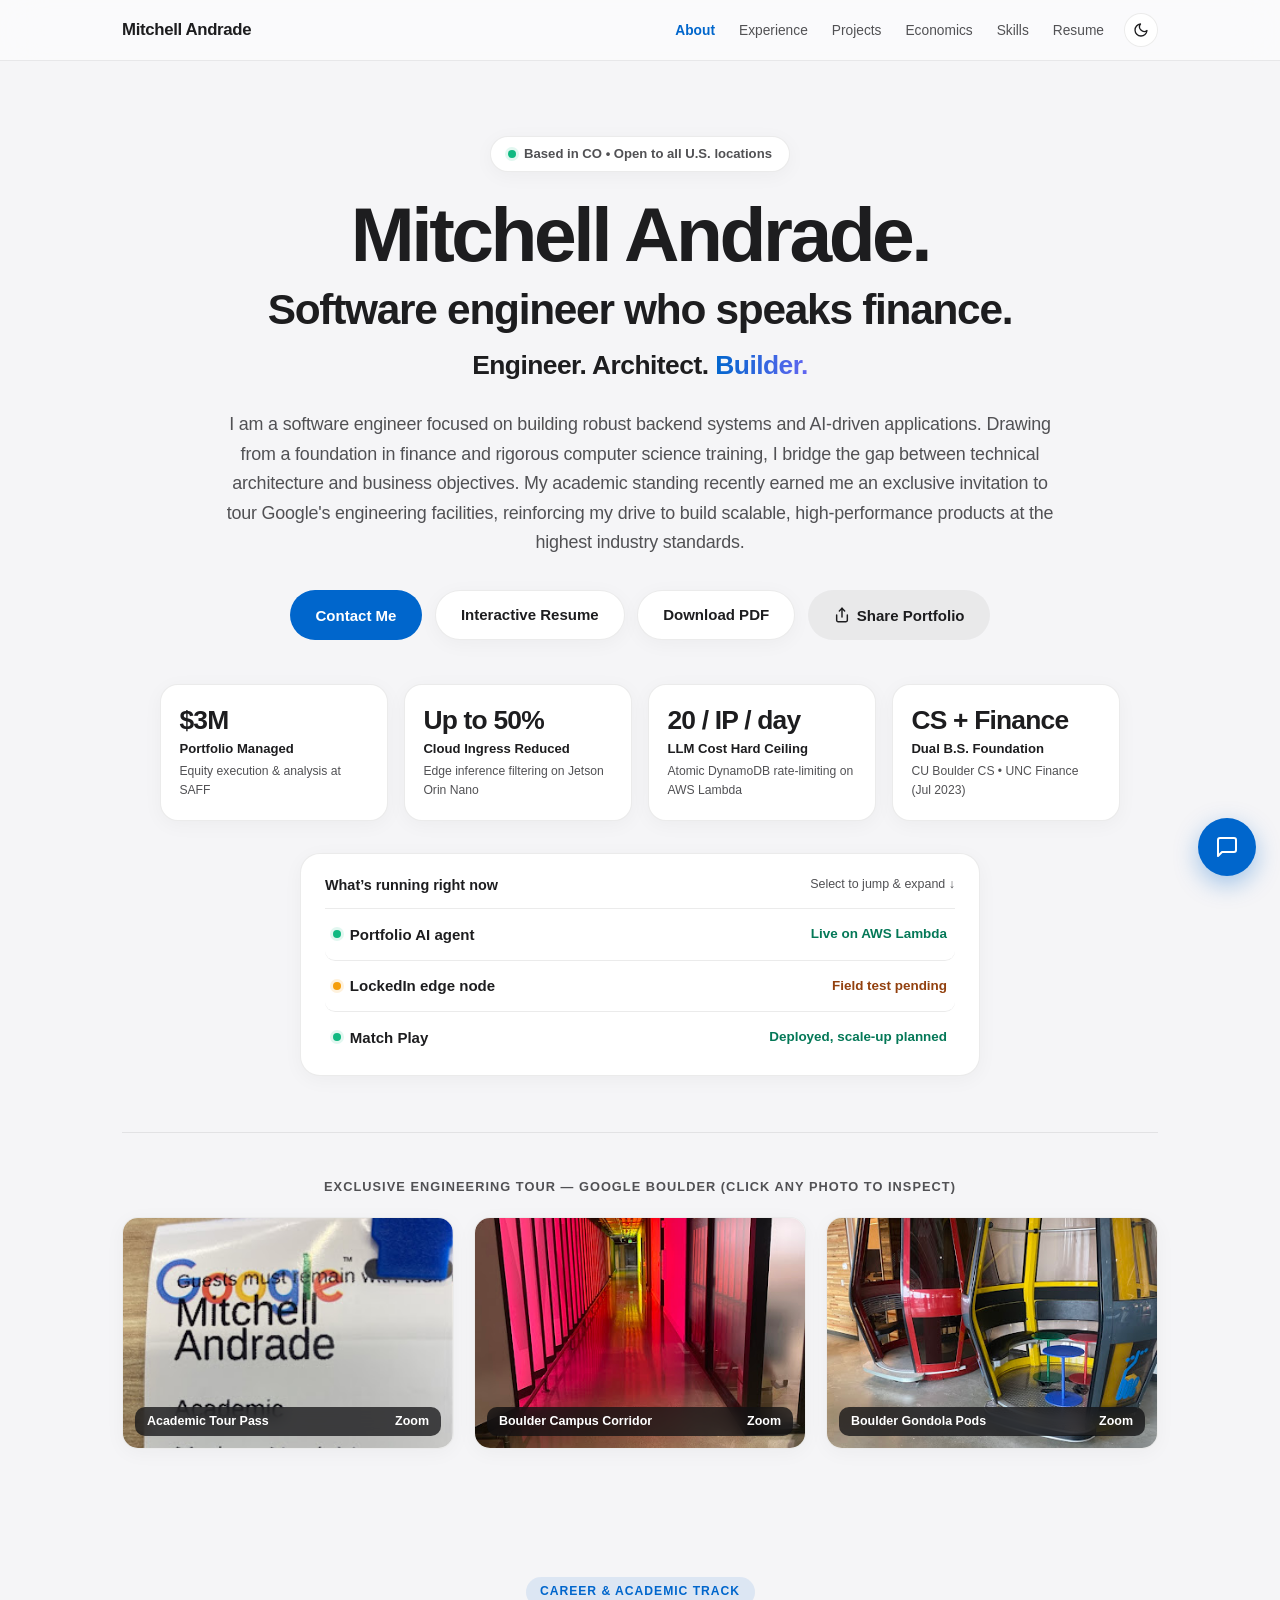
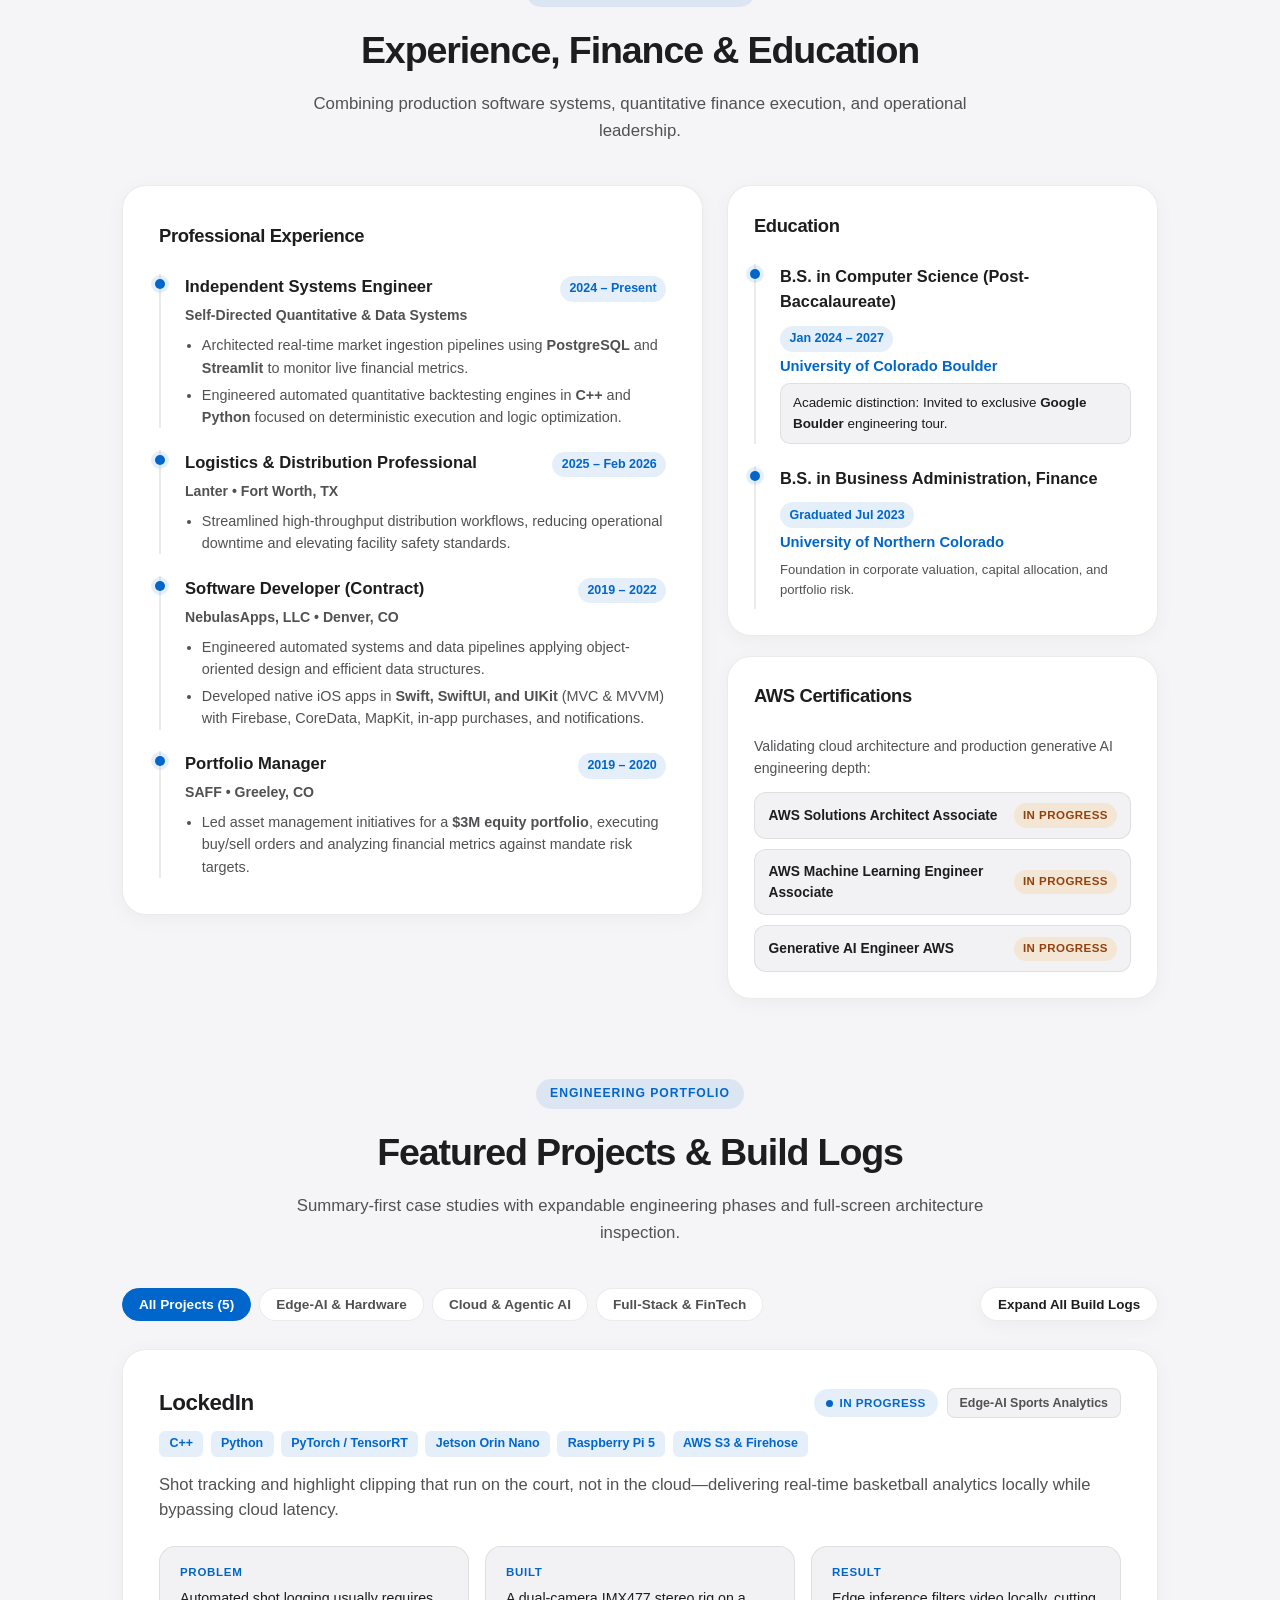
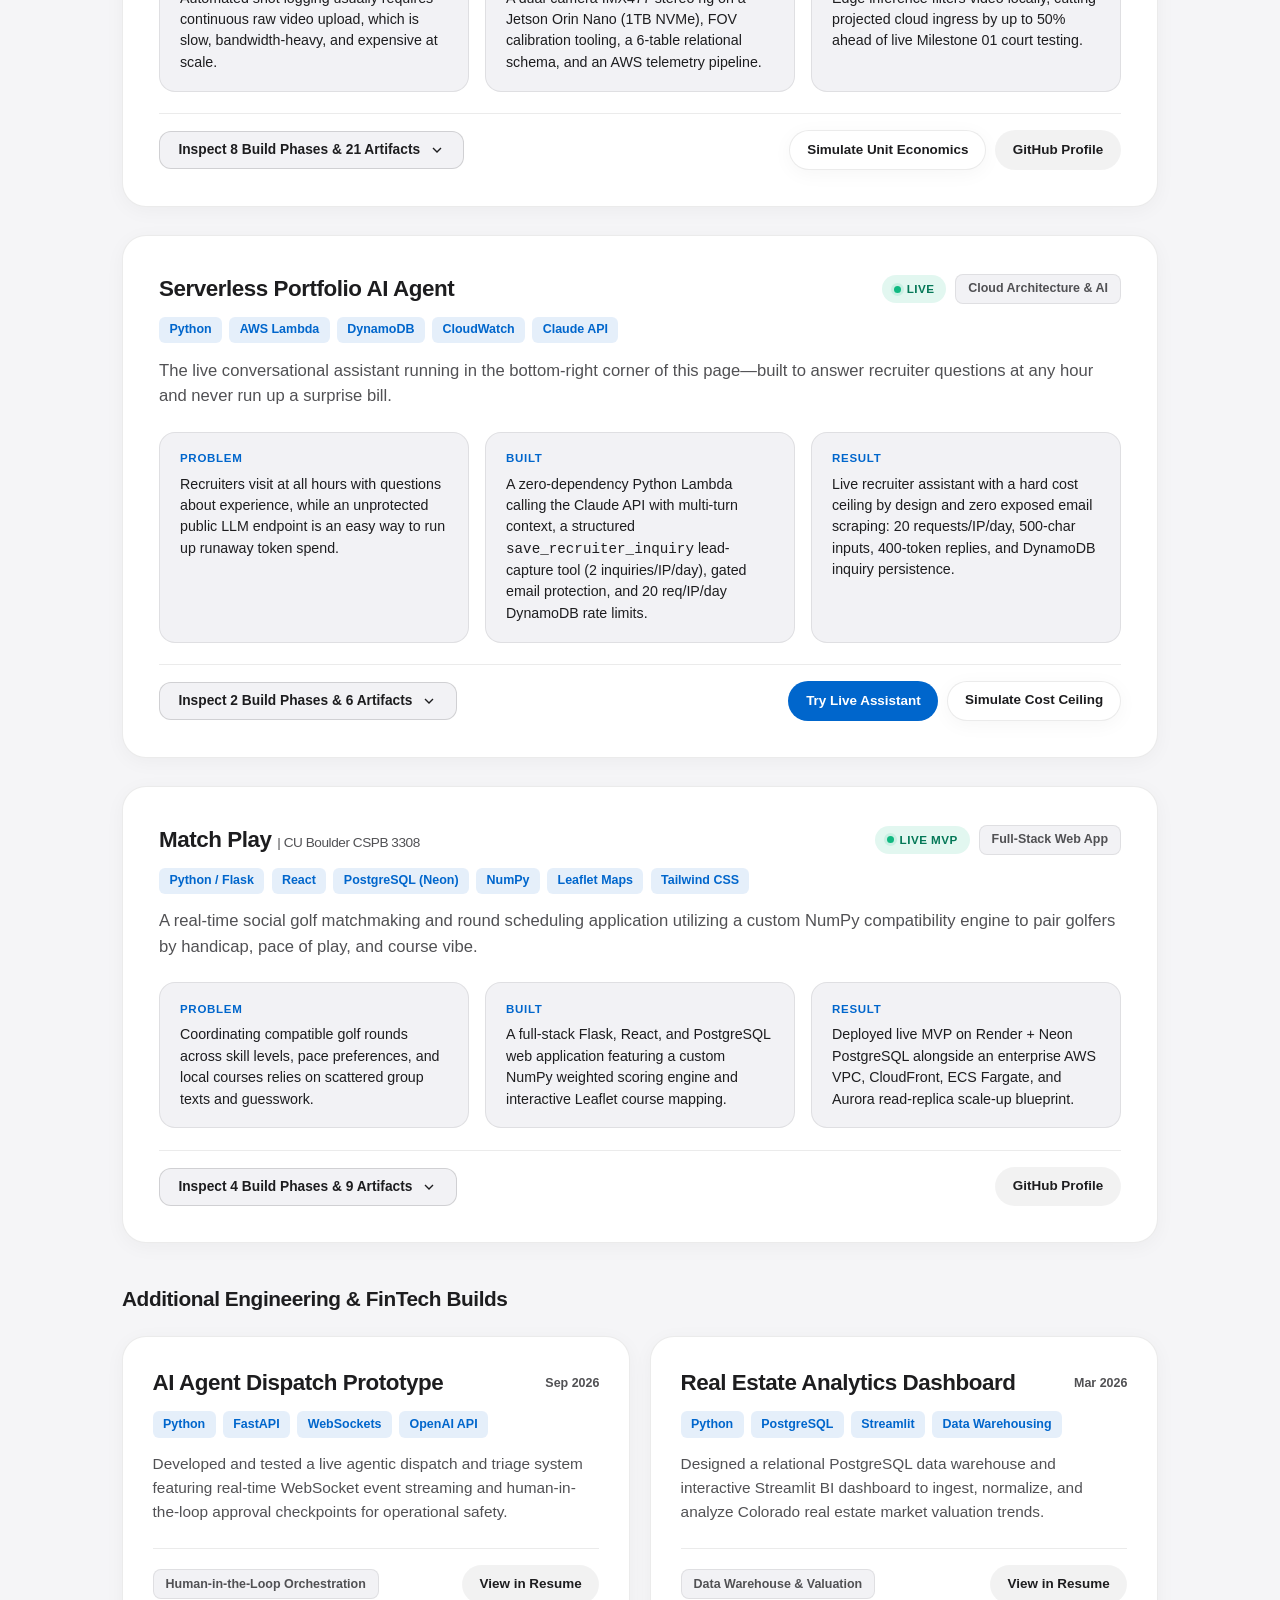
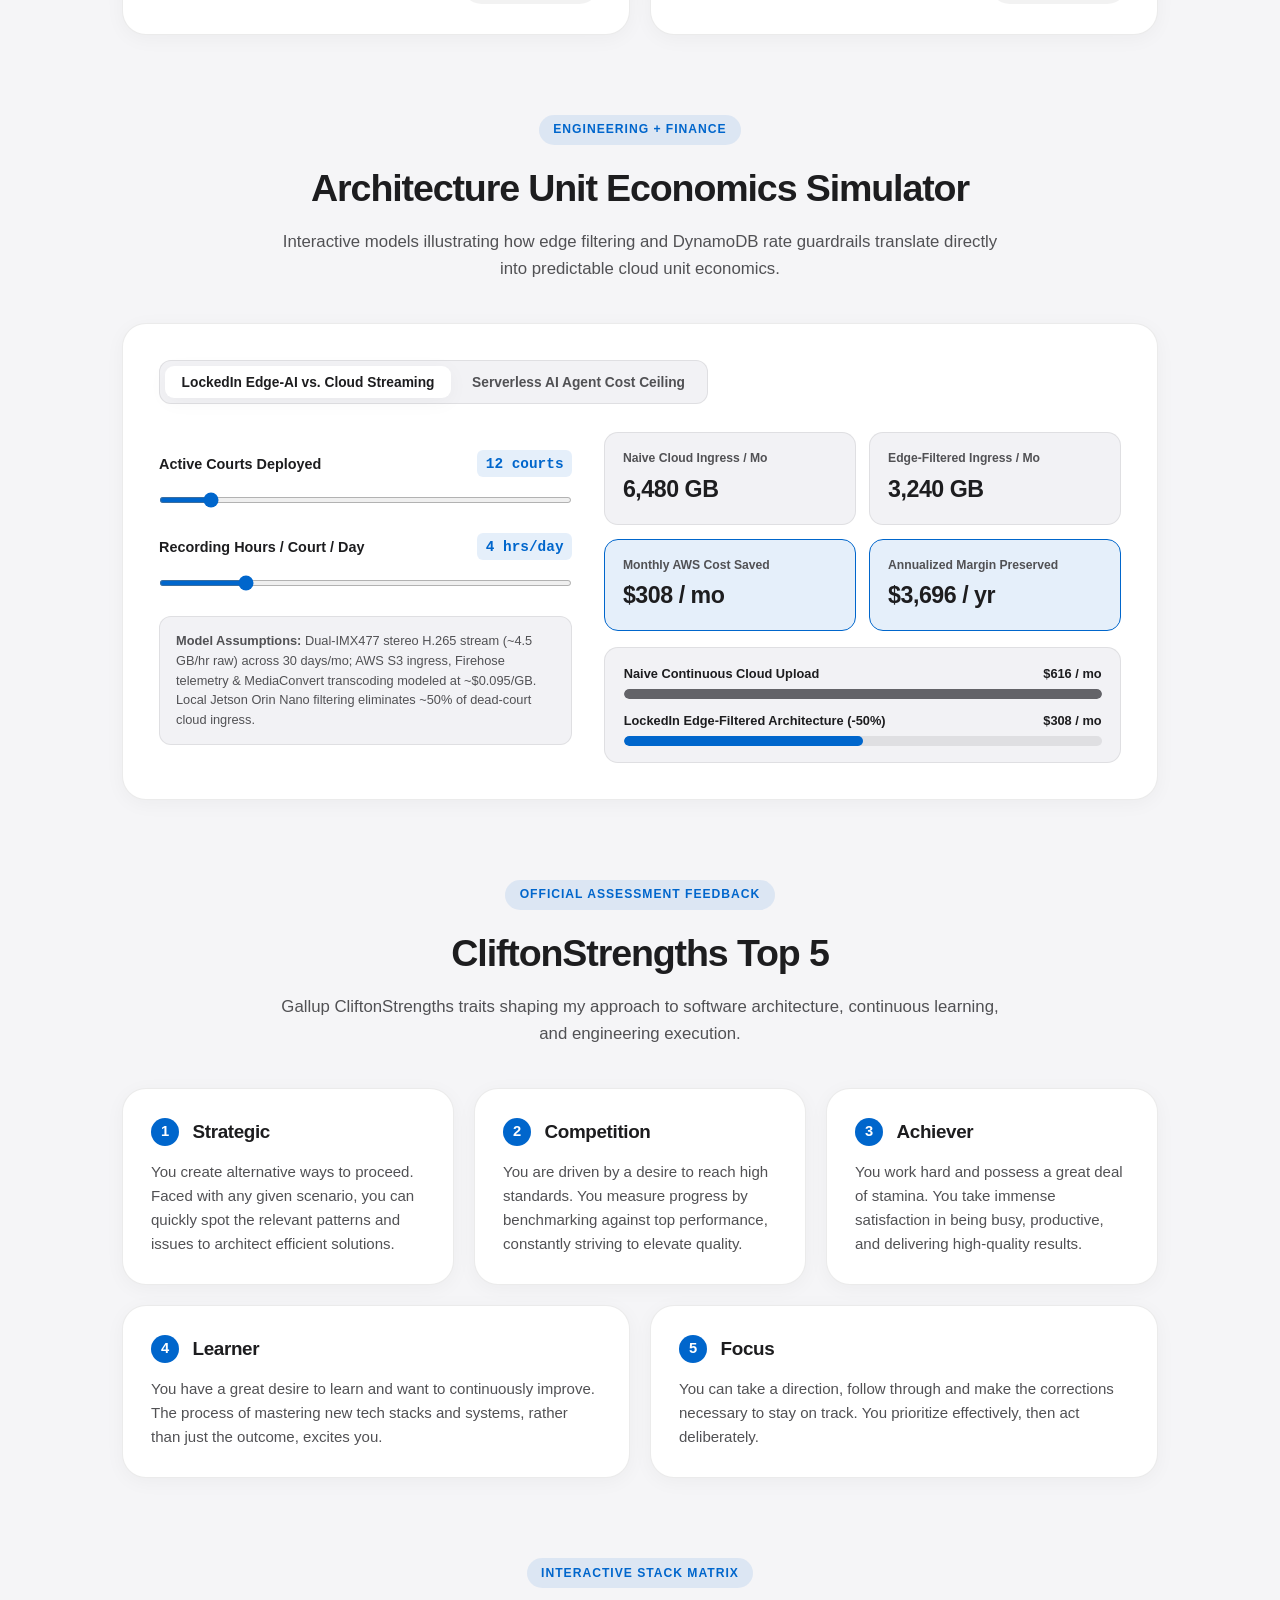
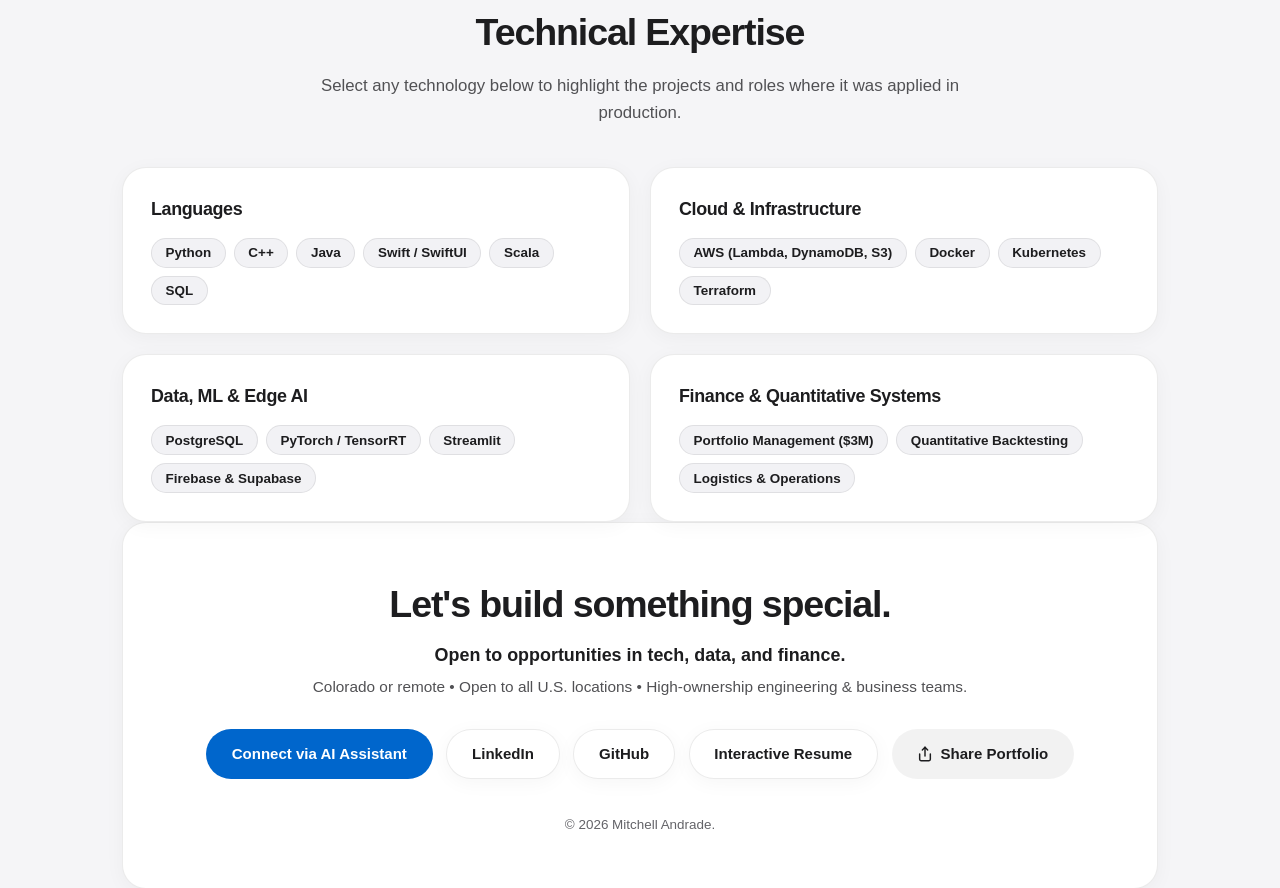
==== index.html @ 3d732780 "AI Agent can now take contact information and email me so I can schedule meetings or consultations" ====
<!DOCTYPE html>
<html lang="en">

<head>
    <meta charset="UTF-8">
    <meta name="viewport" content="width=device-width, initial-scale=1.0">
    <title>Mitchell Andrade | Software Engineer — Backend, AI &amp; FinTech</title>
    <meta name="description" content="Software engineer who speaks finance. Building backend systems, edge-AI hardware, and fintech applications.">
    <meta property="og:type" content="website">
    <meta property="og:site_name" content="Mitchell Andrade">
    <meta property="og:title" content="Mitchell Andrade | Software Engineer — Backend, AI &amp; FinTech">
    <meta property="og:description" content="Software engineer who speaks finance. Backend systems, Edge-AI, and fintech engineering.">
    <meta property="og:url" content="https://mitchellandrade.com/?v=2026">
    <meta property="og:image" content="https://mitchellandrade.com/assets/images/og-preview.png?v=2">

    <!-- Brand Favicon & Apple Touch Icon (Cache-Busted) -->
    <link rel="icon" type="image/png" sizes="32x32" href="https://mitchellandrade.com/apple-touch-icon.png?v=2">
    <link rel="icon" type="image/png" sizes="192x192" href="https://mitchellandrade.com/apple-touch-icon.png?v=2">
    <link rel="apple-touch-icon" sizes="180x180" href="https://mitchellandrade.com/apple-touch-icon.png?v=2">
    <link rel="apple-touch-icon-precomposed" sizes="180x180" href="https://mitchellandrade.com/apple-touch-icon.png?v=2">
    <link rel="stylesheet" href="style.css">

    <script>
        (function () {
            try {
                const saved = localStorage.getItem('ma-theme');
                const prefersDark = window.matchMedia && window.matchMedia('(prefers-color-scheme: dark)').matches;
                if (saved === 'dark' || (!saved && prefersDark)) {
                    document.documentElement.setAttribute('data-theme', 'dark');
                }
            } catch (e) {}
        })();
    </script>
</head>

<body>
    <!-- Glassmorphic Navigation -->
    <header class="glass-nav">
        <nav class="container" aria-label="Primary Navigation">
            <a href="#about" class="logo">Mitchell Andrade</a>
            <div class="nav-right">
                <ul class="nav-links">
                    <li><a href="#about" class="active">About</a></li>
                    <li><a href="#experience">Experience</a></li>
                    <li><a href="#projects">Projects</a></li>
                    <li><a href="#economics">Economics</a></li>
                    <li><a href="#skills">Skills</a></li>
                    <li><a href="resume.html">Resume</a></li>
                </ul>
                <button id="theme-toggle" class="theme-toggle" type="button" aria-label="Toggle dark mode" title="Toggle Light / Dark Mode">
                    <svg class="icon-moon" width="16" height="16" viewBox="0 0 24 24" fill="none" stroke="currentColor" stroke-width="2" stroke-linecap="round" stroke-linejoin="round" aria-hidden="true">
                        <path d="M21 12.79A9 9 0 1 1 11.21 3 7 7 0 0 0 21 12.79z"></path>
                    </svg>
                    <svg class="icon-sun" width="16" height="16" viewBox="0 0 24 24" fill="none" stroke="currentColor" stroke-width="2" stroke-linecap="round" stroke-linejoin="round" aria-hidden="true">
                        <circle cx="12" cy="12" r="5"></circle>
                        <line x1="12" y1="1" x2="12" y2="3"></line>
                        <line x1="12" y1="21" x2="12" y2="23"></line>
                        <line x1="4.22" y1="4.22" x2="5.64" y2="5.64"></line>
                        <line x1="18.36" y1="18.36" x2="19.78" y2="19.78"></line>
                        <line x1="1" y1="12" x2="3" y2="12"></line>
                        <line x1="21" y1="12" x2="23" y2="12"></line>
                        <line x1="4.22" y1="19.78" x2="5.64" y2="18.36"></line>
                        <line x1="18.36" y1="5.64" x2="19.78" y2="4.22"></line>
                    </svg>
                </button>
            </div>
        </nav>
    </header>

    <main>
        <!-- Hero & About -->
        <section id="about" class="container hero">
            <div class="hero-content">
                <div class="location-badge">
                    <span class="location-dot" aria-hidden="true"></span>
                    Based in CO &bull; Open to all U.S. locations
                </div>
                <h1>Mitchell Andrade.</h1>
                <h2 class="hero-headline">Software engineer who speaks finance.</h2>
                <p class="hero-tagline">Engineer. Architect. <span class="gradient-text">Builder.</span></p>
                <p class="bio">
                    I am a software engineer focused on building robust backend systems and AI-driven applications.
                    Drawing from a foundation in finance and rigorous computer science training, I bridge the gap
                    between technical architecture and business objectives. My academic standing recently earned me
                    an exclusive invitation to tour Google's engineering facilities, reinforcing my drive to build
                    scalable, high-performance products at the highest industry standards.
                </p>

                <div class="hero-actions">
                    <button type="button" class="btn btn-primary js-contact-assistant" data-contact-prompt="Hi! I'd like to schedule a meeting or connect with Mitch about an opportunity.">Contact Me</button>
                    <a href="resume.html" class="btn btn-secondary">Interactive Resume</a>
                    <a href="assets/resume.pdf" target="_blank" rel="noopener noreferrer" class="btn btn-secondary">Download PDF</a>
                    <button type="button" class="btn btn-ghost js-share-portfolio">
                        <svg width="16" height="16" viewBox="0 0 24 24" fill="none" stroke="currentColor" stroke-width="2.2" stroke-linecap="round" stroke-linejoin="round" aria-hidden="true">
                            <path d="M4 12v8a2 2 0 0 0 2 2h12a2 2 0 0 0 2-2v-8"></path>
                            <polyline points="16 6 12 2 8 6"></polyline>
                            <line x1="12" y1="2" x2="12" y2="15"></line>
                        </svg>
                        <span class="js-share-label">Share Portfolio</span>
                    </button>
                </div>
            </div>

            <!-- Executive Impact Metrics Strip -->
            <div class="metrics-strip" aria-label="Key Engineering and Finance Highlights">
                <div class="metric-card">
                    <div class="metric-value">$3M</div>
                    <div class="metric-label">Portfolio Managed</div>
                    <div class="metric-sub">Equity execution &amp; analysis at SAFF</div>
                </div>
                <div class="metric-card">
                    <div class="metric-value">Up to 50%</div>
                    <div class="metric-label">Cloud Ingress Reduced</div>
                    <div class="metric-sub">Edge inference filtering on Jetson Orin Nano</div>
                </div>
                <div class="metric-card">
                    <div class="metric-value">20 / IP / day</div>
                    <div class="metric-label">LLM Cost Hard Ceiling</div>
                    <div class="metric-sub">Atomic DynamoDB rate-limiting on AWS Lambda</div>
                </div>
                <div class="metric-card">
                    <div class="metric-value">CS + Finance</div>
                    <div class="metric-label">Dual B.S. Foundation</div>
                    <div class="metric-sub">CU Boulder CS &bull; UNC Finance (Jul 2023)</div>
                </div>
            </div>

            <!-- Live Status Directory -->
            <div class="status-directory" aria-label="Live project status navigation">
                <div class="status-directory-header">
                    <span>What&rsquo;s running right now</span>
                    <span class="status-directory-hint">Select to jump &amp; expand &darr;</span>
                </div>
                <div class="status-directory-list">
                    <a href="#project-agent" class="status-row" data-jump-project="project-agent">
                        <span class="status-row-name">
                            <span class="pulse-dot pulse-live" aria-hidden="true"></span>
                            Portfolio AI agent
                        </span>
                        <span class="status-row-state state-live">Live on AWS Lambda</span>
                    </a>
                    <a href="#project-lockedin" class="status-row" data-jump-project="project-lockedin">
                        <span class="status-row-name">
                            <span class="pulse-dot pulse-amber" aria-hidden="true"></span>
                            LockedIn edge node
                        </span>
                        <span class="status-row-state state-amber">Field test pending</span>
                    </a>
                    <a href="#project-matchplay" class="status-row" data-jump-project="project-matchplay">
                        <span class="status-row-name">
                            <span class="pulse-dot pulse-live" aria-hidden="true"></span>
                            Match Play
                        </span>
                        <span class="status-row-state state-live">Deployed, scale-up planned</span>
                    </a>
                </div>
            </div>

            <!-- Google Boulder Showcase -->
            <div class="social-proof-showcase">
                <p class="showcase-caption">Exclusive Engineering Tour &mdash; Google Boulder (Click any photo to inspect)</p>
                <div class="showcase-grid">
                    <button type="button" class="showcase-thumb"
                        data-lightbox-group="google"
                        data-lightbox-src="assets/images/google/google-badge.jpg"
                        data-lightbox-title="Google Boulder"
                        data-lightbox-caption="Invited Academic Engineering Tour Pass — Google Boulder">
                        <img src="assets/images/google/google-badge.jpg" alt="Google Academic Tour Badge" class="showcase-img showcase-img-badge" loading="lazy">
                        <span class="showcase-overlay-label">
                            <span>Academic Tour Pass</span>
                            <span>Zoom</span>
                        </span>
                    </button>
                    <button type="button" class="showcase-thumb"
                        data-lightbox-group="google"
                        data-lightbox-src="assets/images/google/google-office1.jpg"
                        data-lightbox-title="Google Boulder"
                        data-lightbox-caption="Google Boulder Engineering Campus Corridor">
                        <img src="assets/images/google/google-office1.jpg" alt="Google Boulder Engineering Hallway" class="showcase-img" loading="lazy">
                        <span class="showcase-overlay-label">
                            <span>Boulder Campus Corridor</span>
                            <span>Zoom</span>
                        </span>
                    </button>
                    <button type="button" class="showcase-thumb"
                        data-lightbox-group="google"
                        data-lightbox-src="assets/images/google/google-office2.jpg"
                        data-lightbox-title="Google Boulder"
                        data-lightbox-caption="Google Boulder Collaborative Gondola Pods">
                        <img src="assets/images/google/google-office2.jpg" alt="Google Boulder Gondola Meeting Pods" class="showcase-img" loading="lazy">
                        <span class="showcase-overlay-label">
                            <span>Boulder Gondola Pods</span>
                            <span>Zoom</span>
                        </span>
                    </button>
                </div>
            </div>
        </section>

        <!-- Experience, Finance & Education Bento -->
        <section id="experience" class="container">
            <div class="section-header">
                <span class="section-eyebrow">Career &amp; Academic Track</span>
                <h2 class="section-title">Experience, Finance &amp; Education</h2>
                <p class="section-subtitle">
                    Combining production software systems, quantitative finance execution, and operational leadership.
                </p>
            </div>

            <div class="experience-bento">
                <div class="card">
                    <h3 class="bento-col-title">Professional Experience</h3>
                    <div class="timeline-list">
                        <article class="timeline-item" data-skills="c++ python postgresql streamlit finance quant">
                            <div class="timeline-top">
                                <h4 class="timeline-role">Independent Systems Engineer</h4>
                                <span class="timeline-period">2024 &ndash; Present</span>
                            </div>
                            <div class="timeline-org">Self-Directed Quantitative &amp; Data Systems</div>
                            <ul class="timeline-bullets">
                                <li>Architected real-time market ingestion pipelines using <strong>PostgreSQL</strong> and <strong>Streamlit</strong> to monitor live financial metrics.</li>
                                <li>Engineered automated quantitative backtesting engines in <strong>C++</strong> and <strong>Python</strong> focused on deterministic execution and logic optimization.</li>
                            </ul>
                        </article>

                        <article class="timeline-item" data-skills="operations">
                            <div class="timeline-top">
                                <h4 class="timeline-role">Logistics &amp; Distribution Professional</h4>
                                <span class="timeline-period">2025 &ndash; Feb 2026</span>
                            </div>
                            <div class="timeline-org">Lanter &bull; Fort Worth, TX</div>
                            <ul class="timeline-bullets">
                                <li>Streamlined high-throughput distribution workflows, reducing operational downtime and elevating facility safety standards.</li>
                            </ul>
                        </article>

                        <article class="timeline-item" data-skills="swift swiftui firebase coredata python">
                            <div class="timeline-top">
                                <h4 class="timeline-role">Software Developer (Contract)</h4>
                                <span class="timeline-period">2019 &ndash; 2022</span>
                            </div>
                            <div class="timeline-org">NebulasApps, LLC &bull; Denver, CO</div>
                            <ul class="timeline-bullets">
                                <li>Engineered automated systems and data pipelines applying object-oriented design and efficient data structures.</li>
                                <li>Developed native iOS apps in <strong>Swift, SwiftUI, and UIKit</strong> (MVC &amp; MVVM) with Firebase, CoreData, MapKit, in-app purchases, and notifications.</li>
                            </ul>
                        </article>

                        <article class="timeline-item" data-skills="finance quant">
                            <div class="timeline-top">
                                <h4 class="timeline-role">Portfolio Manager</h4>
                                <span class="timeline-period">2019 &ndash; 2020</span>
                            </div>
                            <div class="timeline-org">SAFF &bull; Greeley, CO</div>
                            <ul class="timeline-bullets">
                                <li>Led asset management initiatives for a <strong>$3M equity portfolio</strong>, executing buy/sell orders and analyzing financial metrics against mandate risk targets.</li>
                            </ul>
                        </article>
                    </div>
                </div>

                <div class="edu-stack">
                    <div class="card edu-card" data-skills="python c++ java scala sql pytorch">
                        <h3 class="bento-col-title">Education</h3>
                        <div class="timeline-list">
                            <div class="timeline-item">
                                <div class="timeline-top">
                                    <h4 class="edu-degree">B.S. in Computer Science (Post-Baccalaureate)</h4>
                                    <span class="timeline-period">Jan 2024 &ndash; 2027</span>
                                </div>
                                <div class="edu-school">University of Colorado Boulder</div>
                                <div class="edu-highlight">Academic distinction: Invited to exclusive <strong>Google Boulder</strong> engineering tour.</div>
                            </div>

                            <div class="timeline-item">
                                <div class="timeline-top">
                                    <h4 class="edu-degree">B.S. in Business Administration, Finance</h4>
                                    <span class="timeline-period">Graduated Jul 2023</span>
                                </div>
                                <div class="edu-school">University of Northern Colorado</div>
                                <div class="edu-meta">Foundation in corporate valuation, capital allocation, and portfolio risk.</div>
                            </div>
                        </div>
                    </div>

                    <div class="card edu-card" data-skills="aws terraform docker kubernetes">
                        <h3 class="bento-col-title">AWS Certifications</h3>
                        <p class="section-subtitle" style="font-size: 0.88rem; margin-bottom: 0.5rem;">
                            Validating cloud architecture and production generative AI engineering depth:
                        </p>
                        <div class="cert-grid">
                            <div class="cert-item">
                                <span>AWS Solutions Architect Associate</span>
                                <span class="cert-status">In Progress</span>
                            </div>
                            <div class="cert-item">
                                <span>AWS Machine Learning Engineer Associate</span>
                                <span class="cert-status">In Progress</span>
                            </div>
                            <div class="cert-item">
                                <span>Generative AI Engineer AWS</span>
                                <span class="cert-status">In Progress</span>
                            </div>
                        </div>
                    </div>
                </div>
            </div>
        </section>

        <!-- Engineering Projects -->
        <section id="projects" class="container">
            <div class="section-header">
                <span class="section-eyebrow">Engineering Portfolio</span>
                <h2 class="section-title">Featured Projects &amp; Build Logs</h2>
                <p class="section-subtitle">
                    Summary-first case studies with expandable engineering phases and full-screen architecture inspection.
                </p>
            </div>

            <div class="projects-toolbar">
                <div class="filter-pills" role="group" aria-label="Filter projects by category">
                    <button type="button" class="filter-pill active" data-filter="all">All Projects (5)</button>
                    <button type="button" class="filter-pill" data-filter="edge">Edge-AI &amp; Hardware</button>
                    <button type="button" class="filter-pill" data-filter="cloud">Cloud &amp; Agentic AI</button>
                    <button type="button" class="filter-pill" data-filter="fullstack">Full-Stack &amp; FinTech</button>
                </div>
                <button type="button" id="toggle-all-phases" class="btn btn-secondary btn-sm">
                    Expand All Build Logs
                </button>
            </div>

            <!-- Project 1: LockedIn -->
            <article id="project-lockedin" class="card featured-card" data-category="edge" data-skills="c++ python pytorch aws postgresql">
                <div class="card-header">
                    <h3>LockedIn</h3>
                    <div class="badge-group">
                        <span class="status-pill status-progress"><span class="status-dot" aria-hidden="true"></span> In Progress</span>
                        <span class="badge">Edge-AI Sports Analytics</span>
                    </div>
                </div>

                <div class="tech-stack-pills">
                    <span class="tech-chip">C++</span>
                    <span class="tech-chip">Python</span>
                    <span class="tech-chip">PyTorch / TensorRT</span>
                    <span class="tech-chip">Jetson Orin Nano</span>
                    <span class="tech-chip">Raspberry Pi 5</span>
                    <span class="tech-chip">AWS S3 &amp; Firehose</span>
                </div>

                <p class="project-desc">
                    Shot tracking and highlight clipping that run on the court, not in the cloud&mdash;delivering real-time basketball analytics locally while bypassing cloud latency.
                </p>

                <div class="pbr-grid">
                    <div class="pbr-box">
                        <span class="pbr-label">Problem</span>
                        <p>Automated shot logging usually requires continuous raw video upload, which is slow, bandwidth-heavy, and expensive at scale.</p>
                    </div>
                    <div class="pbr-box">
                        <span class="pbr-label">Built</span>
                        <p>A dual-camera IMX477 stereo rig on a Jetson Orin Nano (1TB NVMe), FOV calibration tooling, a 6-table relational schema, and an AWS telemetry pipeline.</p>
                    </div>
                    <div class="pbr-box">
                        <span class="pbr-label">Result</span>
                        <p>Edge inference filters video locally, cutting projected cloud ingress by up to 50% ahead of live Milestone 01 court testing.</p>
                    </div>
                </div>

                <div class="project-actions-row">
                    <button type="button" class="drawer-toggle-btn" aria-expanded="false" aria-controls="drawer-lockedin">
                        <span>Inspect 8 Build Phases &amp; 21 Artifacts</span>
                        <svg class="drawer-chevron" width="16" height="16" viewBox="0 0 24 24" fill="none" stroke="currentColor" stroke-width="2" aria-hidden="true">
                            <polyline points="6 9 12 15 18 9"></polyline>
                        </svg>
                    </button>
                    <div class="project-quick-links">
                        <a href="#economics" class="btn btn-secondary btn-sm js-open-sim" data-sim-tab="lockedin">Simulate Unit Economics</a>
                        <a href="https://github.com/mitchandrade8" target="_blank" rel="noopener noreferrer" class="btn btn-ghost btn-sm">GitHub Profile</a>
                    </div>
                </div>

                <div id="drawer-lockedin" class="phases-drawer">
                    <div class="phases-container">
                        <!-- Phase 0 -->
                        <div class="phase active-phase">
                            <div class="phase-indicator"></div>
                            <div class="phase-details">
                                <h4>Phase 0: Vision &amp; Brainstorming</h4>
                                <p>Automating basketball shot logging, analytics, and highlight clipping without relying on expensive cloud-dependent streaming. Early persona, analytics, and biometrics blueprints laid the foundation.</p>
                                <div class="hardware-showcase">
                                    <button type="button" class="media-thumb" data-lightbox-group="lockedin" data-lightbox-src="assets/images/lockedin/lockedin-personas.jpg" data-lightbox-title="LockedIn • Phase 0" data-lightbox-caption="User Personas">
                                        <span class="media-thumb-frame">
                                            <img src="assets/images/lockedin/lockedin-personas.jpg" alt="LockedIn User Personas" loading="lazy">
                                            <span class="zoom-badge">Zoom</span>
                                        </span>
                                        <span class="media-thumb-caption">User Personas</span>
                                    </button>
                                    <button type="button" class="media-thumb" data-lightbox-group="lockedin" data-lightbox-src="assets/images/lockedin/lockedin-analytics.jpg" data-lightbox-title="LockedIn • Phase 0" data-lightbox-caption="Analytics Concept">
                                        <span class="media-thumb-frame">
                                            <img src="assets/images/lockedin/lockedin-analytics.jpg" alt="LockedIn Analytics Concept" loading="lazy">
                                            <span class="zoom-badge">Zoom</span>
                                        </span>
                                        <span class="media-thumb-caption">Analytics Concept</span>
                                    </button>
                                    <button type="button" class="media-thumb" data-lightbox-group="lockedin" data-lightbox-src="assets/images/lockedin/lockedin-biometrics.jpg" data-lightbox-title="LockedIn • Phase 0" data-lightbox-caption="Biometrics Blueprint">
                                        <span class="media-thumb-frame">
                                            <img src="assets/images/lockedin/lockedin-biometrics.jpg" alt="LockedIn Biometrics Blueprint" loading="lazy">
                                            <span class="zoom-badge">Zoom</span>
                                        </span>
                                        <span class="media-thumb-caption">Biometrics</span>
                                    </button>
                                </div>
                            </div>
                        </div>

                        <!-- Phase 1 -->
                        <div class="phase active-phase">
                            <div class="phase-indicator"></div>
                            <div class="phase-details">
                                <h4>Phase 1: Spatial Calibration &amp; Deployment Modeling</h4>
                                <p>Mapped the physical court deployment environment and built a custom calibration engine to calculate optical sightlines and ensure 100% stereoscopic coverage.</p>
                                <div class="hardware-showcase">
                                    <button type="button" class="media-thumb" data-lightbox-group="lockedin" data-lightbox-src="assets/images/lockedin/lockedin-court-mapping.jpg" data-lightbox-title="LockedIn • Phase 1" data-lightbox-caption="Environmental Court Mapping">
                                        <span class="media-thumb-frame">
                                            <img src="assets/images/lockedin/lockedin-court-mapping.jpg" alt="Environmental Mapping" loading="lazy">
                                            <span class="zoom-badge">Zoom</span>
                                        </span>
                                        <span class="media-thumb-caption">Environmental Mapping</span>
                                    </button>
                                    <button type="button" class="media-thumb" data-lightbox-group="lockedin" data-lightbox-src="assets/images/lockedin/lockedin-calibration.jpg" data-lightbox-title="LockedIn • Phase 1" data-lightbox-caption="FOV Calibration UI">
                                        <span class="media-thumb-frame">
                                            <img src="assets/images/lockedin/lockedin-calibration.jpg" alt="FOV Calibration UI" loading="lazy">
                                            <span class="zoom-badge">Zoom</span>
                                        </span>
                                        <span class="media-thumb-caption">FOV Calibration UI</span>
                                    </button>
                                    <button type="button" class="media-thumb" data-lightbox-group="lockedin" data-lightbox-src="assets/images/lockedin/lockedin-live-deployment.jpg" data-lightbox-title="LockedIn • Phase 1" data-lightbox-caption="Target Deployment Setup">
                                        <span class="media-thumb-frame">
                                            <img src="assets/images/lockedin/lockedin-live-deployment.jpg" alt="Target Deployment Setup" loading="lazy">
                                            <span class="zoom-badge">Zoom</span>
                                        </span>
                                        <span class="media-thumb-caption">Target Deployment Setup</span>
                                    </button>
                                </div>
                            </div>
                        </div>

                        <!-- Phase 2 -->
                        <div class="phase active-phase">
                            <div class="phase-indicator"></div>
                            <div class="phase-details">
                                <h4>Phase 2: Component Integration &amp; Subsystem Testing</h4>
                                <p>Sourced and bench-tested edge compute components, configuring display drivers and I/O connections on a Raspberry Pi 5 thin-client subsystem prior to final assembly.</p>
                                <div class="hardware-showcase">
                                    <button type="button" class="media-thumb" data-lightbox-group="lockedin" data-lightbox-src="assets/images/lockedin/lockedin-sourcing.jpg" data-lightbox-title="LockedIn • Phase 2" data-lightbox-caption="Hardware Sourcing">
                                        <span class="media-thumb-frame">
                                            <img src="assets/images/lockedin/lockedin-sourcing.jpg" alt="Hardware Sourcing" loading="lazy">
                                            <span class="zoom-badge">Zoom</span>
                                        </span>
                                        <span class="media-thumb-caption">Hardware Sourcing</span>
                                    </button>
                                    <button type="button" class="media-thumb" data-lightbox-group="lockedin" data-lightbox-src="assets/images/lockedin/lockedin-pi5-assembly.jpg" data-lightbox-title="LockedIn • Phase 2" data-lightbox-caption="Pi 5 Thin-Client Setup">
                                        <span class="media-thumb-frame">
                                            <img src="assets/images/lockedin/lockedin-pi5-assembly.jpg" alt="Pi 5 Thin-Client Setup" loading="lazy">
                                            <span class="zoom-badge">Zoom</span>
                                        </span>
                                        <span class="media-thumb-caption">Pi 5 Thin-Client Setup</span>
                                    </button>
                                    <button type="button" class="media-thumb" data-lightbox-group="lockedin" data-lightbox-src="assets/images/lockedin/lockedin-display-test.jpg" data-lightbox-title="LockedIn • Phase 2" data-lightbox-caption="Touch Interface Bench-Test">
                                        <span class="media-thumb-frame">
                                            <img src="assets/images/lockedin/lockedin-display-test.jpg" alt="Touch Interface Bench-Test" loading="lazy">
                                            <span class="zoom-badge">Zoom</span>
                                        </span>
                                        <span class="media-thumb-caption">Touch Interface Bench-Test</span>
                                    </button>
                                </div>
                            </div>
                        </div>

                        <!-- Phase 3 -->
                        <div class="phase active-phase">
                            <div class="phase-indicator"></div>
                            <div class="phase-details">
                                <h4>Phase 3: Hardware Assembly &amp; Stereoscopic Architecture</h4>
                                <p>Physical assembly of the Jetson Orin Nano inference engine, 1TB NVMe storage, and dual IMX477 MIPI CSI camera modules using precision non-conductive tooling.</p>
                                <div class="hardware-showcase">
                                    <button type="button" class="media-thumb" data-lightbox-group="lockedin" data-lightbox-src="assets/images/lockedin/jetsonnano_ssd.jpg" data-lightbox-title="LockedIn • Phase 3" data-lightbox-caption="Jetson Orin Nano SSD">
                                        <span class="media-thumb-frame">
                                            <img src="assets/images/lockedin/jetsonnano_ssd.jpg" alt="Jetson Orin Nano SSD" loading="lazy">
                                            <span class="zoom-badge">Zoom</span>
                                        </span>
                                        <span class="media-thumb-caption">Jetson Orin Nano SSD</span>
                                    </button>
                                    <button type="button" class="media-thumb" data-lightbox-group="lockedin" data-lightbox-src="assets/images/lockedin/jetsonnano_cameras.jpg" data-lightbox-title="LockedIn • Phase 3" data-lightbox-caption="Dual IMX477 Cameras">
                                        <span class="media-thumb-frame">
                                            <img src="assets/images/lockedin/jetsonnano_cameras.jpg" alt="Dual IMX477 Cameras" loading="lazy">
                                            <span class="zoom-badge">Zoom</span>
                                        </span>
                                        <span class="media-thumb-caption">Dual IMX477 Cameras</span>
                                    </button>
                                    <button type="button" class="media-thumb" data-lightbox-group="lockedin" data-lightbox-src="assets/images/lockedin/lockedin-visor.jpg" data-lightbox-title="LockedIn • Phase 3" data-lightbox-caption="Precision Assembly">
                                        <span class="media-thumb-frame">
                                            <img src="assets/images/lockedin/lockedin-visor.jpg" alt="Precision Assembly" loading="lazy">
                                            <span class="zoom-badge">Zoom</span>
                                        </span>
                                        <span class="media-thumb-caption">Precision Assembly</span>
                                    </button>
                                </div>
                            </div>
                        </div>

                        <!-- Phase 4 -->
                        <div class="phase active-phase">
                            <div class="phase-indicator"></div>
                            <div class="phase-details">
                                <h4>Phase 4: ISO Provisioning &amp; Boot Media Flashing</h4>
                                <p>Sourced the official ARM64 JetPack ISO, bypassed macOS balenaEtcher permissions to flash the USB-A installer at 186.2 MB/s, and initialized the GNU GRUB NVMe target partition.</p>
                                <div class="hardware-showcase">
                                    <button type="button" class="media-thumb" data-lightbox-group="lockedin" data-lightbox-src="assets/images/lockedin/morejetsonstuff.jpg" data-lightbox-title="LockedIn • Phase 4" data-lightbox-caption="JetPack ISO Sourcing">
                                        <span class="media-thumb-frame">
                                            <img src="assets/images/lockedin/morejetsonstuff.jpg" alt="JetPack ISO Sourcing" loading="lazy">
                                            <span class="zoom-badge">Zoom</span>
                                        </span>
                                        <span class="media-thumb-caption">JetPack ISO Sourcing</span>
                                    </button>
                                    <button type="button" class="media-thumb" data-lightbox-group="lockedin" data-lightbox-src="assets/images/lockedin/flashusbforjetson.jpg" data-lightbox-title="LockedIn • Phase 4" data-lightbox-caption="balenaEtcher USB Flash">
                                        <span class="media-thumb-frame">
                                            <img src="assets/images/lockedin/flashusbforjetson.jpg" alt="balenaEtcher USB Flash" loading="lazy">
                                            <span class="zoom-badge">Zoom</span>
                                        </span>
                                        <span class="media-thumb-caption">balenaEtcher USB Flash</span>
                                    </button>
                                    <button type="button" class="media-thumb" data-lightbox-group="lockedin" data-lightbox-src="assets/images/lockedin/Terminal-jetson.jpg" data-lightbox-title="LockedIn • Phase 4" data-lightbox-caption="GRUB NVMe Bootloader">
                                        <span class="media-thumb-frame">
                                            <img src="assets/images/lockedin/Terminal-jetson.jpg" alt="GRUB NVMe Bootloader" loading="lazy">
                                            <span class="zoom-badge">Zoom</span>
                                        </span>
                                        <span class="media-thumb-caption">GRUB NVMe Bootloader</span>
                                    </button>
                                </div>
                            </div>
                        </div>

                        <!-- Phase 5 -->
                        <div class="phase active-phase">
                            <div class="phase-indicator"></div>
                            <div class="phase-details">
                                <h4>Phase 5: UEFI Firmware &amp; Jetson Linux Deployment</h4>
                                <p>Executed the low-level Jetson System Firmware (UEFI/QSPI) update and completed the Ubuntu-based Jetson Linux installation directly onto the 1TB Samsung 990 Pro NVMe SSD.</p>
                                <div class="hardware-showcase">
                                    <button type="button" class="media-thumb" data-lightbox-group="lockedin" data-lightbox-src="assets/images/lockedin/jetsonosstuff.jpg" data-lightbox-title="LockedIn • Phase 5" data-lightbox-caption="UEFI / QSPI Firmware Update">
                                        <span class="media-thumb-frame">
                                            <img src="assets/images/lockedin/jetsonosstuff.jpg" alt="UEFI / QSPI Firmware Update" loading="lazy">
                                            <span class="zoom-badge">Zoom</span>
                                        </span>
                                        <span class="media-thumb-caption">UEFI / QSPI Firmware Update</span>
                                    </button>
                                    <button type="button" class="media-thumb" data-lightbox-group="lockedin" data-lightbox-src="assets/images/lockedin/Ubuntu.jpg" data-lightbox-title="LockedIn • Phase 5" data-lightbox-caption="Ubuntu 24.04 Initial Setup">
                                        <span class="media-thumb-frame">
                                            <img src="assets/images/lockedin/Ubuntu.jpg" alt="Ubuntu 24.04 Initial Setup" loading="lazy">
                                            <span class="zoom-badge">Zoom</span>
                                        </span>
                                        <span class="media-thumb-caption">Ubuntu 24.04 Initial Setup</span>
                                    </button>
                                    <button type="button" class="media-thumb" data-lightbox-group="lockedin" data-lightbox-src="assets/images/lockedin/OS-Jetson.jpg" data-lightbox-title="LockedIn • Phase 5" data-lightbox-caption="Jetson Linux NVMe Desktop">
                                        <span class="media-thumb-frame">
                                            <img src="assets/images/lockedin/OS-Jetson.jpg" alt="Jetson Linux NVMe Desktop" loading="lazy">
                                            <span class="zoom-badge">Zoom</span>
                                        </span>
                                        <span class="media-thumb-caption">Jetson Linux NVMe Desktop</span>
                                    </button>
                                </div>
                            </div>
                        </div>

                        <!-- Phase 6 -->
                        <div class="phase active-phase">
                            <div class="phase-indicator"></div>
                            <div class="phase-details">
                                <h4>Phase 6: Backend Architecture, Costs &amp; Growth</h4>
                                <p>Designed a 6-table relational schema for player telemetry, S3 video clips, and subscription tiers, backed by AWS Cognito, Firehose, and MediaConvert unit economics modeling.</p>
                                <div class="hardware-showcase">
                                    <button type="button" class="media-thumb" data-lightbox-group="lockedin" data-lightbox-src="assets/images/lockedin/player-data-model.png" data-lightbox-title="LockedIn • Phase 6" data-lightbox-caption="6-Table Relational Player Data Model">
                                        <span class="media-thumb-frame">
                                            <img src="assets/images/lockedin/player-data-model.png" alt="Player Data Model Diagram" loading="lazy">
                                            <span class="zoom-badge">Zoom</span>
                                        </span>
                                        <span class="media-thumb-caption">Player Data Model</span>
                                    </button>
                                    <button type="button" class="media-thumb" data-lightbox-group="lockedin" data-lightbox-src="assets/images/lockedin/backend-cloud-architecture.png" data-lightbox-title="LockedIn • Phase 6" data-lightbox-caption="AWS Ingestion &amp; Telemetry Cloud Architecture">
                                        <span class="media-thumb-frame">
                                            <img src="assets/images/lockedin/backend-cloud-architecture.png" alt="Backend Cloud Architecture Diagram" loading="lazy">
                                            <span class="zoom-badge">Zoom</span>
                                        </span>
                                        <span class="media-thumb-caption">Cloud Architecture</span>
                                    </button>
                                    <button type="button" class="media-thumb" data-lightbox-group="lockedin" data-lightbox-src="assets/images/lockedin/unit-economics-costs.png" data-lightbox-title="LockedIn • Phase 6" data-lightbox-caption="Scaling &amp; Unit Economics Cost Curves">
                                        <span class="media-thumb-frame">
                                            <img src="assets/images/lockedin/unit-economics-costs.png" alt="Scaling and Unit Economics Chart" loading="lazy">
                                            <span class="zoom-badge">Zoom</span>
                                        </span>
                                        <span class="media-thumb-caption">Scaling &amp; Unit Economics</span>
                                    </button>
                                </div>
                            </div>
                        </div>

                        <!-- Milestone 01 -->
                        <div class="milestone-banner upcoming-milestone">
                            <div class="milestone-top">
                                <span class="milestone-pill">Milestone 01 &bull; Coming Soon</span>
                                <span class="milestone-date">Target: Live Court MVP Smoke Test</span>
                            </div>
                            <h4>End-to-End MVP Field Test: Capture, Edge Inference &amp; Cloud Sync</h4>
                            <p>Full-stack integration test uniting the assembled Jetson Orin Nano, dual IMX477 cameras, and baseline software pipeline on a live court to audit real-world latency bottlenecks.</p>
                            <div class="milestone-metrics">
                                <span class="metric-chip">Dual-Camera Live Capture</span>
                                <span class="metric-chip">Baseline Edge Pipeline</span>
                                <span class="metric-chip">Video &amp; Telemetry Upload</span>
                                <span class="metric-chip">Pre-Polish Bottleneck Audit</span>
                            </div>
                        </div>

                        <!-- Phase 7 -->
                        <div class="phase future-phase">
                            <div class="phase-indicator"></div>
                            <div class="phase-details">
                                <h4>Phase 7: Post-Test Optimization, TensorRT &amp; UI Refinement</h4>
                                <p>Compiling PyTorch vision models into quantized TensorRT engines for deterministic real-time FPS, hardening edge-to-cloud retry logic, and polishing the Raspberry Pi 5 touch UI.</p>
                            </div>
                        </div>
                    </div>
                </div>
            </article>

            <!-- Project 2: Serverless Portfolio AI Agent -->
            <article id="project-agent" class="card featured-card" data-category="cloud" data-skills="python aws">
                <div class="card-header">
                    <h3>Serverless Portfolio AI Agent</h3>
                    <div class="badge-group">
                        <span class="status-pill status-live"><span class="status-dot" aria-hidden="true"></span> Live</span>
                        <span class="badge">Cloud Architecture &amp; AI</span>
                    </div>
                </div>

                <div class="tech-stack-pills">
                    <span class="tech-chip">Python</span>
                    <span class="tech-chip">AWS Lambda</span>
                    <span class="tech-chip">DynamoDB</span>
                    <span class="tech-chip">CloudWatch</span>
                    <span class="tech-chip">Claude API</span>
                </div>

                <p class="project-desc">
                    The live conversational assistant running in the bottom-right corner of this page&mdash;built to answer recruiter questions at any hour and never run up a surprise bill.
                </p>

                <div class="pbr-grid">
                    <div class="pbr-box">
                        <span class="pbr-label">Problem</span>
                        <p>Recruiters visit at all hours with questions about experience, while an unprotected public LLM endpoint is an easy way to run up runaway token spend.</p>
                    </div>
                    <div class="pbr-box">
                        <span class="pbr-label">Built</span>
                        <p>A zero-dependency Python Lambda calling the Claude API with multi-turn context, a structured <code>save_recruiter_inquiry</code> lead-capture tool (2 inquiries/IP/day), gated email protection, and 20 req/IP/day DynamoDB rate limits.</p>
                    </div>
                    <div class="pbr-box">
                        <span class="pbr-label">Result</span>
                        <p>Live recruiter assistant with a hard cost ceiling by design and zero exposed email scraping: 20 requests/IP/day, 500-char inputs, 400-token replies, and DynamoDB inquiry persistence.</p>
                    </div>
                </div>

                <div class="project-actions-row">
                    <button type="button" class="drawer-toggle-btn" aria-expanded="false" aria-controls="drawer-agent">
                        <span>Inspect 2 Build Phases &amp; 6 Artifacts</span>
                        <svg class="drawer-chevron" width="16" height="16" viewBox="0 0 24 24" fill="none" stroke="currentColor" stroke-width="2" aria-hidden="true">
                            <polyline points="6 9 12 15 18 9"></polyline>
                        </svg>
                    </button>
                    <div class="project-quick-links">
                        <button type="button" class="btn btn-primary btn-sm js-open-chat">Try Live Assistant</button>
                        <a href="#economics" class="btn btn-secondary btn-sm js-open-sim" data-sim-tab="agent">Simulate Cost Ceiling</a>
                    </div>
                </div>

                <div id="drawer-agent" class="phases-drawer">
                    <div class="phases-container">
                        <div class="phase active-phase">
                            <div class="phase-indicator"></div>
                            <div class="phase-details">
                                <h4>Phase 1: Production Infrastructure &amp; Cost Guardrails</h4>
                                <p>Zero-dependency Python AWS Lambda handler using native <code>urllib</code> and <code>boto3</code>. Protected via atomic daily IP rate-limiting in DynamoDB (<code>ip_date</code> composite keys), reserved concurrency caps, origin-locked CORS, and CloudWatch telemetry.</p>
                                <div class="hardware-showcase">
                                    <button type="button" class="media-thumb" data-lightbox-group="agent" data-lightbox-src="assets/images/agent/lambda-function.jpg" data-lightbox-title="AI Agent • Phase 1" data-lightbox-caption="AWS Lambda Compute Configuration">
                                        <span class="media-thumb-frame">
                                            <img src="assets/images/agent/lambda-function.jpg" alt="AWS Lambda Compute" loading="lazy">
                                            <span class="zoom-badge">Zoom</span>
                                        </span>
                                        <span class="media-thumb-caption">AWS Lambda Compute</span>
                                    </button>
                                    <button type="button" class="media-thumb" data-lightbox-group="agent" data-lightbox-src="assets/images/agent/dynamodb-ratelimit.jpg" data-lightbox-title="AI Agent • Phase 1" data-lightbox-caption="DynamoDB Atomic IP Rate Limiter">
                                        <span class="media-thumb-frame">
                                            <img src="assets/images/agent/dynamodb-ratelimit.jpg" alt="DynamoDB Rate Limiter" loading="lazy">
                                            <span class="zoom-badge">Zoom</span>
                                        </span>
                                        <span class="media-thumb-caption">DynamoDB Rate Limiter</span>
                                    </button>
                                    <button type="button" class="media-thumb" data-lightbox-group="agent" data-lightbox-src="assets/images/agent/cloudwatch-logs.jpg" data-lightbox-title="AI Agent • Phase 1" data-lightbox-caption="CloudWatch Telemetry &amp; Invocation Logs">
                                        <span class="media-thumb-frame">
                                            <img src="assets/images/agent/cloudwatch-logs.jpg" alt="CloudWatch Telemetry" loading="lazy">
                                            <span class="zoom-badge">Zoom</span>
                                        </span>
                                        <span class="media-thumb-caption">CloudWatch Telemetry</span>
                                    </button>
                                </div>
                            </div>
                        </div>

                        <div class="phase active-phase">
                            <div class="phase-indicator"></div>
                            <div class="phase-details">
                                <h4>Phase 2: Context Boundaries &amp; Prompt Guardrails</h4>
                                <p>Deterministic system instructions and strict payload constraints (500-character input caps, 400-token output ceilings) lock the assistant to Mitchell&rsquo;s engineering and finance background while deflecting off-topic drain.</p>
                                <div class="hardware-showcase">
                                    <button type="button" class="media-thumb" data-lightbox-group="agent" data-lightbox-src="assets/images/agent/welcome-prompt.png" data-lightbox-title="AI Agent • Phase 2" data-lightbox-caption="System Assistant Welcome">
                                        <span class="media-thumb-frame">
                                            <img src="assets/images/agent/welcome-prompt.png" alt="System Assistant Welcome" class="img-contain" loading="lazy">
                                            <span class="zoom-badge">Zoom</span>
                                        </span>
                                        <span class="media-thumb-caption">System Assistant Welcome</span>
                                    </button>
                                    <button type="button" class="media-thumb" data-lightbox-group="agent" data-lightbox-src="assets/images/agent/guardrail-offtopic.png" data-lightbox-title="AI Agent • Phase 2" data-lightbox-caption="Off-Topic Scope Deflection">
                                        <span class="media-thumb-frame">
                                            <img src="assets/images/agent/guardrail-offtopic.png" alt="Off-Topic Scope Deflection" class="img-contain" loading="lazy">
                                            <span class="zoom-badge">Zoom</span>
                                        </span>
                                        <span class="media-thumb-caption">Off-Topic Scope Deflection</span>
                                    </button>
                                    <button type="button" class="media-thumb" data-lightbox-group="agent" data-lightbox-src="assets/images/agent/guardrail-recruiter.png" data-lightbox-title="AI Agent • Phase 2" data-lightbox-caption="Grounded Recruiter Context">
                                        <span class="media-thumb-frame">
                                            <img src="assets/images/agent/guardrail-recruiter.png" alt="Grounded Recruiter Context" class="img-contain" loading="lazy">
                                            <span class="zoom-badge">Zoom</span>
                                        </span>
                                        <span class="media-thumb-caption">Grounded Recruiter Context</span>
                                    </button>
                                </div>
                            </div>
                        </div>
                    </div>
                </div>
            </article>

            <!-- Project 3: Match Play -->
            <article id="project-matchplay" class="card featured-card" data-category="fullstack" data-skills="python postgresql aws sql">
                <div class="card-header">
                    <h3>Match Play <span style="font-size: 0.85rem; font-weight: 500; color: var(--text-secondary);">| CU Boulder CSPB 3308</span></h3>
                    <div class="badge-group">
                        <span class="status-pill status-live"><span class="status-dot" aria-hidden="true"></span> Live MVP</span>
                        <span class="badge">Full-Stack Web App</span>
                    </div>
                </div>

                <div class="tech-stack-pills">
                    <span class="tech-chip">Python / Flask</span>
                    <span class="tech-chip">React</span>
                    <span class="tech-chip">PostgreSQL (Neon)</span>
                    <span class="tech-chip">NumPy</span>
                    <span class="tech-chip">Leaflet Maps</span>
                    <span class="tech-chip">Tailwind CSS</span>
                </div>

                <p class="project-desc">
                    A real-time social golf matchmaking and round scheduling application utilizing a custom NumPy compatibility engine to pair golfers by handicap, pace of play, and course vibe.
                </p>

                <div class="pbr-grid">
                    <div class="pbr-box">
                        <span class="pbr-label">Problem</span>
                        <p>Coordinating compatible golf rounds across skill levels, pace preferences, and local courses relies on scattered group texts and guesswork.</p>
                    </div>
                    <div class="pbr-box">
                        <span class="pbr-label">Built</span>
                        <p>A full-stack Flask, React, and PostgreSQL web application featuring a custom NumPy weighted scoring engine and interactive Leaflet course mapping.</p>
                    </div>
                    <div class="pbr-box">
                        <span class="pbr-label">Result</span>
                        <p>Deployed live MVP on Render + Neon PostgreSQL alongside an enterprise AWS VPC, CloudFront, ECS Fargate, and Aurora read-replica scale-up blueprint.</p>
                    </div>
                </div>

                <div class="project-actions-row">
                    <button type="button" class="drawer-toggle-btn" aria-expanded="false" aria-controls="drawer-matchplay">
                        <span>Inspect 4 Build Phases &amp; 9 Artifacts</span>
                        <svg class="drawer-chevron" width="16" height="16" viewBox="0 0 24 24" fill="none" stroke="currentColor" stroke-width="2" aria-hidden="true">
                            <polyline points="6 9 12 15 18 9"></polyline>
                        </svg>
                    </button>
                    <div class="project-quick-links">
                        <a href="https://github.com/mitchandrade8" target="_blank" rel="noopener noreferrer" class="btn btn-ghost btn-sm">GitHub Profile</a>
                    </div>
                </div>

                <div id="drawer-matchplay" class="phases-drawer">
                    <div class="phases-container">
                        <div class="phase active-phase">
                            <div class="phase-indicator"></div>
                            <div class="phase-details">
                                <h4>Phase 0: Vision &amp; Architecture</h4>
                                <p>Agile sprint planning, system architecture diagrams, and weighted handicap matchmaking logic designed before implementation.</p>
                                <div class="hardware-showcase">
                                    <button type="button" class="media-thumb" data-lightbox-group="matchplay" data-lightbox-src="assets/images/matchplay/matchplay-architecture.jpg" data-lightbox-title="Match Play • Phase 0" data-lightbox-caption="System Architecture">
                                        <span class="media-thumb-frame">
                                            <img src="assets/images/matchplay/matchplay-architecture.jpg" alt="Match Play System Architecture" loading="lazy">
                                            <span class="zoom-badge">Zoom</span>
                                        </span>
                                        <span class="media-thumb-caption">System Architecture</span>
                                    </button>
                                    <button type="button" class="media-thumb" data-lightbox-group="matchplay" data-lightbox-src="assets/images/matchplay/matchplay-agile.jpg" data-lightbox-title="Match Play • Phase 0" data-lightbox-caption="Agile Planning">
                                        <span class="media-thumb-frame">
                                            <img src="assets/images/matchplay/matchplay-agile.jpg" alt="Agile Planning" loading="lazy">
                                            <span class="zoom-badge">Zoom</span>
                                        </span>
                                        <span class="media-thumb-caption">Agile Planning</span>
                                    </button>
                                    <button type="button" class="media-thumb" data-lightbox-group="matchplay" data-lightbox-src="assets/images/matchplay/matchplay-algorithm.jpg" data-lightbox-title="Match Play • Phase 0" data-lightbox-caption="Matchmaking Algorithm Logic">
                                        <span class="media-thumb-frame">
                                            <img src="assets/images/matchplay/matchplay-algorithm.jpg" alt="Algorithm Logic" loading="lazy">
                                            <span class="zoom-badge">Zoom</span>
                                        </span>
                                        <span class="media-thumb-caption">Algorithm Logic</span>
                                    </button>
                                </div>
                            </div>
                        </div>

                        <div class="phase active-phase">
                            <div class="phase-indicator"></div>
                            <div class="phase-details">
                                <h4>Phase 1: Agile Methodology &amp; Team Infrastructure</h4>
                                <p>Structured Kanban workflow, SQL milestone tracking, and team communication cadence across the CSPB 3308 software engineering lifecycle.</p>
                                <div class="hardware-showcase">
                                    <button type="button" class="media-thumb" data-lightbox-group="matchplay" data-lightbox-src="assets/images/matchplay/AgileScrumFramework.jpg" data-lightbox-title="Match Play • Phase 1" data-lightbox-caption="Agile &amp; Kanban Workflow">
                                        <span class="media-thumb-frame">
                                            <img src="assets/images/matchplay/AgileScrumFramework.jpg" alt="Agile and Kanban Workflow" loading="lazy">
                                            <span class="zoom-badge">Zoom</span>
                                        </span>
                                        <span class="media-thumb-caption">Agile &amp; Kanban Workflow</span>
                                    </button>
                                    <button type="button" class="media-thumb" data-lightbox-group="matchplay" data-lightbox-src="assets/images/matchplay/DeliverablesForMilestone.jpg" data-lightbox-title="Match Play • Phase 1" data-lightbox-caption="SQL Milestone Tracking">
                                        <span class="media-thumb-frame">
                                            <img src="assets/images/matchplay/DeliverablesForMilestone.jpg" alt="Milestone Tracking" loading="lazy">
                                            <span class="zoom-badge">Zoom</span>
                                        </span>
                                        <span class="media-thumb-caption">Milestone Tracking</span>
                                    </button>
                                    <button type="button" class="media-thumb" data-lightbox-group="matchplay" data-lightbox-src="assets/images/matchplay/TeamCommunication.jpg" data-lightbox-title="Match Play • Phase 1" data-lightbox-caption="Team Communication">
                                        <span class="media-thumb-frame">
                                            <img src="assets/images/matchplay/TeamCommunication.jpg" alt="Team Communication" loading="lazy">
                                            <span class="zoom-badge">Zoom</span>
                                        </span>
                                        <span class="media-thumb-caption">Team Communication</span>
                                    </button>
                                </div>
                            </div>
                        </div>

                        <div class="phase active-phase">
                            <div class="phase-indicator"></div>
                            <div class="phase-details">
                                <h4>Phase 2: UI/UX Prototyping &amp; Product Flows</h4>
                                <p>Early dark-mode interface prototypes and user-story refinement sessions that established the Compatibility Feed, Round Scheduling, and Golfer Profile workflows prior to full-stack backend integration.</p>
                                <div class="hardware-showcase">
                                    <button type="button" class="media-thumb" data-lightbox-group="matchplay" data-lightbox-src="assets/images/matchplay/matchplay-feed.jpg" data-lightbox-title="Match Play • Phase 2" data-lightbox-caption="Compatibility Feed UI">
                                        <span class="media-thumb-frame">
                                            <img src="assets/images/matchplay/matchplay-feed.jpg" alt="Compatibility Feed UI" loading="lazy">
                                            <span class="zoom-badge">Zoom</span>
                                        </span>
                                        <span class="media-thumb-caption">Compatibility Feed</span>
                                    </button>
                                    <button type="button" class="media-thumb" data-lightbox-group="matchplay" data-lightbox-src="assets/images/matchplay/matchplay-rounds.jpg" data-lightbox-title="Match Play • Phase 2" data-lightbox-caption="Round Scheduling UI">
                                        <span class="media-thumb-frame">
                                            <img src="assets/images/matchplay/matchplay-rounds.jpg" alt="Round Scheduling UI" loading="lazy">
                                            <span class="zoom-badge">Zoom</span>
                                        </span>
                                        <span class="media-thumb-caption">Round Scheduling</span>
                                    </button>
                                    <button type="button" class="media-thumb" data-lightbox-group="matchplay" data-lightbox-src="assets/images/matchplay/matchplay-profile.jpg" data-lightbox-title="Match Play • Phase 2" data-lightbox-caption="Golfer Profiles UI">
                                        <span class="media-thumb-frame">
                                            <img src="assets/images/matchplay/matchplay-profile.jpg" alt="Golfer Profiles UI" loading="lazy">
                                            <span class="zoom-badge">Zoom</span>
                                        </span>
                                        <span class="media-thumb-caption">Golfer Profiles</span>
                                    </button>
                                </div>
                            </div>
                        </div>

                        <div class="phase active-phase">
                            <div class="phase-indicator"></div>
                            <div class="phase-details">
                                <h4>Phase 3: Bootstrapped Production &amp; AWS Scale-Up Blueprint</h4>
                                <p><strong>Bootstrapped MVP:</strong> Flask REST API + React hosted on Render, paired with Neon serverless PostgreSQL for rapid iteration.<br><strong>Enterprise Scale-Up Plan:</strong> Consolidated inside a single AWS VPC using CloudFront CDN, containerized Flask on AWS ECS Fargate, and Amazon Aurora PostgreSQL with read replicas.</p>
                            </div>
                        </div>
                    </div>
                </div>
            </article>

            <!-- Additional Resume Projects -->
            <h3 class="subprojects-heading">Additional Engineering &amp; FinTech Builds</h3>
            <div class="mini-projects-grid">
                <article class="card mini-project-card" data-category="cloud" data-skills="python">
                    <div>
                        <div class="card-header">
                            <h3>AI Agent Dispatch Prototype</h3>
                            <span class="mini-project-meta">Sep 2026</span>
                        </div>
                        <div class="tech-stack-pills">
                            <span class="tech-chip">Python</span>
                            <span class="tech-chip">FastAPI</span>
                            <span class="tech-chip">WebSockets</span>
                            <span class="tech-chip">OpenAI API</span>
                        </div>
                        <p class="project-desc" style="margin-bottom: 0; font-size: 0.96rem;">
                            Developed and tested a live agentic dispatch and triage system featuring real-time WebSocket event streaming and human-in-the-loop approval checkpoints for operational safety.
                        </p>
                    </div>
                    <div class="project-actions-row" style="margin-top: 0.5rem;">
                        <span class="badge">Human-in-the-Loop Orchestration</span>
                        <a href="resume.html" class="btn btn-ghost btn-sm">View in Resume</a>
                    </div>
                </article>

                <article class="card mini-project-card" data-category="fullstack" data-skills="python postgresql streamlit sql finance">
                    <div>
                        <div class="card-header">
                            <h3>Real Estate Analytics Dashboard</h3>
                            <span class="mini-project-meta">Mar 2026</span>
                        </div>
                        <div class="tech-stack-pills">
                            <span class="tech-chip">Python</span>
                            <span class="tech-chip">PostgreSQL</span>
                            <span class="tech-chip">Streamlit</span>
                            <span class="tech-chip">Data Warehousing</span>
                        </div>
                        <p class="project-desc" style="margin-bottom: 0; font-size: 0.96rem;">
                            Designed a relational PostgreSQL data warehouse and interactive Streamlit BI dashboard to ingest, normalize, and analyze Colorado real estate market valuation trends.
                        </p>
                    </div>
                    <div class="project-actions-row" style="margin-top: 0.5rem;">
                        <span class="badge">Data Warehouse &amp; Valuation</span>
                        <a href="resume.html" class="btn btn-ghost btn-sm">View in Resume</a>
                    </div>
                </article>
            </div>
        </section>

        <!-- Interactive Unit Economics & Cost Guardrail Simulator -->
        <section id="economics" class="container">
            <div class="section-header">
                <span class="section-eyebrow">Engineering + Finance</span>
                <h2 class="section-title">Architecture Unit Economics Simulator</h2>
                <p class="section-subtitle">
                    Interactive models illustrating how edge filtering and DynamoDB rate guardrails translate directly into predictable cloud unit economics.
                </p>
            </div>

            <div class="card simulator-card">
                <div class="sim-tabs" role="tablist" aria-label="Architecture Economics Models">
                    <button type="button" class="sim-tab-btn active" role="tab" aria-selected="true" data-sim-target="lockedin">
                        LockedIn Edge-AI vs. Cloud Streaming
                    </button>
                    <button type="button" class="sim-tab-btn" role="tab" aria-selected="false" data-sim-target="agent">
                        Serverless AI Agent Cost Ceiling
                    </button>
                </div>

                <!-- Tab 1: LockedIn -->
                <div id="sim-panel-lockedin" class="sim-panel active" role="tabpanel">
                    <div class="sim-controls">
                        <div class="slider-group">
                            <label for="sim-courts">
                                <span>Active Courts Deployed</span>
                                <span id="sim-courts-val" class="slider-val">12 courts</span>
                            </label>
                            <input id="sim-courts" class="sim-range" type="range" min="1" max="100" value="12">
                        </div>
                        <div class="slider-group">
                            <label for="sim-hours">
                                <span>Recording Hours / Court / Day</span>
                                <span id="sim-hours-val" class="slider-val">4 hrs/day</span>
                            </label>
                            <input id="sim-hours" class="sim-range" type="range" min="1" max="16" value="4">
                        </div>
                        <div class="sim-assumption">
                            <strong>Model Assumptions:</strong> Dual-IMX477 stereo H.265 stream (~4.5 GB/hr raw) across 30 days/mo; AWS S3 ingress, Firehose telemetry &amp; MediaConvert transcoding modeled at ~$0.095/GB. Local Jetson Orin Nano filtering eliminates ~50% of dead-court cloud ingress.
                        </div>
                    </div>

                    <div class="sim-results">
                        <div class="sim-kpi-grid">
                            <div class="sim-kpi">
                                <div class="sim-kpi-label">Naive Cloud Ingress / Mo</div>
                                <div id="out-naive-gb" class="sim-kpi-num">6,480 GB</div>
                            </div>
                            <div class="sim-kpi">
                                <div class="sim-kpi-label">Edge-Filtered Ingress / Mo</div>
                                <div id="out-edge-gb" class="sim-kpi-num">3,240 GB</div>
                            </div>
                            <div class="sim-kpi sim-kpi-highlight">
                                <div class="sim-kpi-label">Monthly AWS Cost Saved</div>
                                <div id="out-monthly-save" class="sim-kpi-num">$308 / mo</div>
                            </div>
                            <div class="sim-kpi sim-kpi-highlight">
                                <div class="sim-kpi-label">Annualized Margin Preserved</div>
                                <div id="out-annual-save" class="sim-kpi-num">$3,694 / yr</div>
                            </div>
                        </div>

                        <div class="sim-bars">
                            <div class="bar-row">
                                <div class="bar-meta">
                                    <span>Naive Continuous Cloud Upload</span>
                                    <span id="out-naive-cost">$616 / mo</span>
                                </div>
                                <div class="bar-track">
                                    <div id="bar-naive-cost" class="bar-fill bar-fill-naive" style="width: 100%;"></div>
                                </div>
                            </div>
                            <div class="bar-row">
                                <div class="bar-meta">
                                    <span>LockedIn Edge-Filtered Architecture (-50%)</span>
                                    <span id="out-edge-cost">$308 / mo</span>
                                </div>
                                <div class="bar-track">
                                    <div id="bar-edge-cost" class="bar-fill bar-fill-edge" style="width: 50%;"></div>
                                </div>
                            </div>
                        </div>
                    </div>
                </div>

                <!-- Tab 2: AI Agent -->
                <div id="sim-panel-agent" class="sim-panel" role="tabpanel">
                    <div class="sim-controls">
                        <div class="slider-group">
                            <label for="sim-visitors">
                                <span>Daily Unique Visitors</span>
                                <span id="sim-visitors-val" class="slider-val">150 / day</span>
                            </label>
                            <input id="sim-visitors" class="sim-range" type="range" min="10" max="2000" step="10" value="150">
                        </div>
                        <div class="slider-group">
                            <label for="sim-reqs">
                                <span>Avg. Requests / Visitor (DynamoDB Cap: 20)</span>
                                <span id="sim-reqs-val" class="slider-val">5 reqs</span>
                            </label>
                            <input id="sim-reqs" class="sim-range" type="range" min="1" max="20" value="5">
                        </div>
                        <div class="sim-assumption">
                            <strong>Guardrail Constraints:</strong> 500-char user input cap (~140 tokens + system prompt) &amp; 400-token max completion ceiling with atomic DynamoDB <code>ip_date</code> limiter (20 req/IP/day) vs. an unguarded public endpoint hit by an automated 200 req/IP scraping burst.
                        </div>
                    </div>

                    <div class="sim-results">
                        <div class="sim-kpi-grid">
                            <div class="sim-kpi">
                                <div class="sim-kpi-label">Monthly Capped Requests</div>
                                <div id="out-agent-reqs" class="sim-kpi-num">22,500</div>
                            </div>
                            <div class="sim-kpi">
                                <div class="sim-kpi-label">Hard-Capped Cost / Request</div>
                                <div class="sim-kpi-num">~$0.0022</div>
                            </div>
                            <div class="sim-kpi sim-kpi-highlight">
                                <div class="sim-kpi-label">Protected Monthly Spend</div>
                                <div id="out-agent-safe" class="sim-kpi-num">$49.50 / mo</div>
                            </div>
                            <div class="sim-kpi">
                                <div class="sim-kpi-label">Unguarded Bot Exposure</div>
                                <div id="out-agent-risk" class="sim-kpi-num">$990+ / mo</div>
                            </div>
                        </div>

                        <div class="sim-bars">
                            <div class="bar-row">
                                <div class="bar-meta">
                                    <span>Unguarded Endpoint (Uncapped Prompt + No IP Limiter)</span>
                                    <span id="out-agent-risk-bar">$990 / mo</span>
                                </div>
                                <div class="bar-track">
                                    <div class="bar-fill bar-fill-naive" style="width: 100%;"></div>
                                </div>
                            </div>
                            <div class="bar-row">
                                <div class="bar-meta">
                                    <span>DynamoDB + Payload Guardrails (Protected)</span>
                                    <span id="out-agent-safe-bar">$49.50 / mo</span>
                                </div>
                                <div class="bar-track">
                                    <div id="bar-agent-safe" class="bar-fill bar-fill-safe" style="width: 8%;"></div>
                                </div>
                            </div>
                        </div>
                    </div>
                </div>
            </div>
        </section>

        <!-- CliftonStrengths Top 5 -->
        <section class="container">
            <div class="section-header">
                <span class="section-eyebrow">Official Assessment Feedback</span>
                <h2 class="section-title">CliftonStrengths Top 5</h2>
                <p class="section-subtitle">
                    Gallup CliftonStrengths traits shaping my approach to software architecture, continuous learning, and engineering execution.
                </p>
            </div>

            <div class="strengths-grid">
                <div class="card strength-card">
                    <div class="strength-header">
                        <span class="strength-number">1</span>
                        <h3 class="strength-name">Strategic</h3>
                    </div>
                    <p class="strength-desc">You create alternative ways to proceed. Faced with any given scenario, you can quickly spot the relevant patterns and issues to architect efficient solutions.</p>
                </div>

                <div class="card strength-card">
                    <div class="strength-header">
                        <span class="strength-number">2</span>
                        <h3 class="strength-name">Competition</h3>
                    </div>
                    <p class="strength-desc">You are driven by a desire to reach high standards. You measure progress by benchmarking against top performance, constantly striving to elevate quality.</p>
                </div>

                <div class="card strength-card">
                    <div class="strength-header">
                        <span class="strength-number">3</span>
                        <h3 class="strength-name">Achiever</h3>
                    </div>
                    <p class="strength-desc">You work hard and possess a great deal of stamina. You take immense satisfaction in being busy, productive, and delivering high-quality results.</p>
                </div>

                <div class="card strength-card">
                    <div class="strength-header">
                        <span class="strength-number">4</span>
                        <h3 class="strength-name">Learner</h3>
                    </div>
                    <p class="strength-desc">You have a great desire to learn and want to continuously improve. The process of mastering new tech stacks and systems, rather than just the outcome, excites you.</p>
                </div>

                <div class="card strength-card">
                    <div class="strength-header">
                        <span class="strength-number">5</span>
                        <h3 class="strength-name">Focus</h3>
                    </div>
                    <p class="strength-desc">You can take a direction, follow through and make the corrections necessary to stay on track. You prioritize effectively, then act deliberately.</p>
                </div>
            </div>
        </section>

        <!-- Interactive Technical Expertise -->
        <section id="skills" class="container">
            <div class="section-header">
                <span class="section-eyebrow">Interactive Stack Matrix</span>
                <h2 class="section-title">Technical Expertise</h2>
                <p class="section-subtitle">
                    Select any technology below to highlight the projects and roles where it was applied in production.
                </p>
            </div>

            <div id="skills-filter-status" class="skills-filter-status" aria-live="polite">
                <span id="skills-filter-label">Highlighting matches</span>
                <button type="button" id="clear-skill-filter" class="btn btn-secondary btn-sm">Clear Selection</button>
            </div>

            <div class="skills-wrapper">
                <div class="card skill-group">
                    <h3>Languages</h3>
                    <div class="skill-pills-wrap">
                        <button type="button" class="skill-pill" data-skill="python">Python</button>
                        <button type="button" class="skill-pill" data-skill="c++">C++</button>
                        <button type="button" class="skill-pill" data-skill="java">Java</button>
                        <button type="button" class="skill-pill" data-skill="swift">Swift / SwiftUI</button>
                        <button type="button" class="skill-pill" data-skill="scala">Scala</button>
                        <button type="button" class="skill-pill" data-skill="sql">SQL</button>
                    </div>
                </div>

                <div class="card skill-group">
                    <h3>Cloud &amp; Infrastructure</h3>
                    <div class="skill-pills-wrap">
                        <button type="button" class="skill-pill" data-skill="aws">AWS (Lambda, DynamoDB, S3)</button>
                        <button type="button" class="skill-pill" data-skill="docker">Docker</button>
                        <button type="button" class="skill-pill" data-skill="kubernetes">Kubernetes</button>
                        <button type="button" class="skill-pill" data-skill="terraform">Terraform</button>
                    </div>
                </div>

                <div class="card skill-group">
                    <h3>Data, ML &amp; Edge AI</h3>
                    <div class="skill-pills-wrap">
                        <button type="button" class="skill-pill" data-skill="postgresql">PostgreSQL</button>
                        <button type="button" class="skill-pill" data-skill="pytorch">PyTorch / TensorRT</button>
                        <button type="button" class="skill-pill" data-skill="streamlit">Streamlit</button>
                        <button type="button" class="skill-pill" data-skill="firebase">Firebase &amp; Supabase</button>
                    </div>
                </div>

                <div class="card skill-group">
                    <h3>Finance &amp; Quantitative Systems</h3>
                    <div class="skill-pills-wrap">
                        <button type="button" class="skill-pill" data-skill="finance">Portfolio Management ($3M)</button>
                        <button type="button" class="skill-pill" data-skill="quant">Quantitative Backtesting</button>
                        <button type="button" class="skill-pill" data-skill="operations">Logistics &amp; Operations</button>
                    </div>
                </div>
            </div>
        </section>
    </main>

    <!-- Footer -->
    <footer class="container">
        <div class="card footer-content">
            <h2>Let's build something special.</h2>
            <p class="footer-subtitle">Open to opportunities in tech, data, and finance.</p>
            <p class="footer-detail">Colorado or remote &bull; Open to all U.S. locations &bull; High-ownership engineering &amp; business teams.</p>
            <div class="footer-actions">
                <button type="button" class="btn btn-primary js-contact-assistant" data-contact-prompt="Hi! I'd like to get in touch with Mitch regarding a role or question.">Connect via AI Assistant</button>
                <a href="https://www.linkedin.com/in/mitchandrade/" target="_blank" rel="noopener noreferrer" class="btn btn-secondary">LinkedIn</a>
                <a href="https://github.com/mitchandrade8" target="_blank" rel="noopener noreferrer" class="btn btn-secondary">GitHub</a>
                <a href="resume.html" class="btn btn-secondary">Interactive Resume</a>
                <button type="button" class="btn btn-ghost js-share-portfolio">
                    <svg width="16" height="16" viewBox="0 0 24 24" fill="none" stroke="currentColor" stroke-width="2.2" stroke-linecap="round" stroke-linejoin="round" aria-hidden="true">
                        <path d="M4 12v8a2 2 0 0 0 2 2h12a2 2 0 0 0 2-2v-8"></path>
                        <polyline points="16 6 12 2 8 6"></polyline>
                        <line x1="12" y1="2" x2="12" y2="15"></line>
                    </svg>
                    <span class="js-share-label">Share Portfolio</span>
                </button>
            </div>
            <p class="copyright">&copy; 2026 Mitchell Andrade.</p>
        </div>
    </footer>

    <!-- Full-Screen Image Lightbox Modal -->
    <div id="lightbox-modal" class="lightbox-modal hidden" role="dialog" aria-modal="true" aria-labelledby="lightbox-title">
        <div class="lightbox-dialog">
            <div class="lightbox-topbar">
                <div class="lightbox-meta">
                    <span id="lightbox-title" class="badge">Project Artifact</span>
                    <span id="lightbox-counter" class="lightbox-counter">1 / 1</span>
                </div>
                <button type="button" id="lightbox-close" class="lightbox-close" aria-label="Close image preview">&times;</button>
            </div>
            <div class="lightbox-stage">
                <img id="lightbox-img" src="" alt="">
            </div>
            <div class="lightbox-footer">
                <div id="lightbox-caption" class="lightbox-caption">Caption</div>
                <div class="lightbox-nav">
                    <button type="button" id="lightbox-prev" class="btn btn-secondary btn-sm" aria-label="Previous image">&larr; Prev</button>
                    <button type="button" id="lightbox-next" class="btn btn-secondary btn-sm" aria-label="Next image">Next &rarr;</button>
                </div>
            </div>
        </div>
    </div>

    <!-- AI Chat Widget -->
    <div class="chat-widget-container">
        <button id="chat-widget-toggle" class="chat-widget-button" type="button" aria-label="Open Chat">
            <svg width="24" height="24" viewBox="0 0 24 24" fill="none" stroke="currentColor" stroke-width="2" stroke-linecap="round" stroke-linejoin="round" aria-hidden="true">
                <path d="M21 15a2 2 0 0 1-2 2H7l-4 4V5a2 2 0 0 1 2-2h14a2 2 0 0 1 2 2z"></path>
            </svg>
        </button>

        <div id="chat-widget-window" class="chat-window hidden" role="dialog" aria-label="Mitchell's Assistant Chat">
            <div class="chat-sheet-handle" role="button" tabindex="0" aria-label="Drag or tap to resize chat"></div>
            <div class="chat-header">
                <div class="chat-header-info">
                    <div class="chat-avatar">
                        <svg width="16" height="16" viewBox="0 0 24 24" fill="white" stroke="none" aria-hidden="true">
                            <path d="M12 2L14.5 9.5L22 12L14.5 14.5L12 22L9.5 14.5L2 12L9.5 9.5L12 2Z"></path>
                        </svg>
                    </div>
                    <div class="chat-title-wrap">
                        <span class="chat-title">Mitchell&rsquo;s Assistant</span>
                        <span id="chat-mode-badge" class="chat-subtitle">AWS Lambda &bull; Claude API</span>
                    </div>
                </div>
                <div class="chat-header-actions">
                    <button id="chat-widget-expand" class="chat-icon-btn" type="button" aria-label="Expand or minimize chat">
                        <svg id="chat-expand-icon" width="15" height="15" viewBox="0 0 24 24" fill="none" stroke="currentColor" stroke-width="2" stroke-linecap="round" stroke-linejoin="round" aria-hidden="true">
                            <polyline points="15 3 21 3 21 9"></polyline>
                            <polyline points="9 21 3 21 3 15"></polyline>
                            <line x1="21" y1="3" x2="14" y2="10"></line>
                            <line x1="3" y1="21" x2="10" y2="14"></line>
                        </svg>
                    </button>
                    <button id="chat-widget-close" class="chat-close-btn" type="button" aria-label="Close chat">&times;</button>
                </div>
            </div>

            <div id="chat-messages" class="chat-messages">
                <div class="message ai-message">
                    Hi! I can answer questions about Mitchell&rsquo;s projects, finance background, skills, and availability.
                </div>
            </div>

            <div id="chat-suggestions" class="chat-suggestions-bar">
                <button type="button" class="suggestion-pill" data-prompt="I'd like to schedule a meeting or leave an opportunity for Mitch.">Schedule a meeting / opportunity</button>
                <button type="button" class="suggestion-pill" data-prompt="What has Mitchell built?">What has Mitchell built?</button>
                <button type="button" class="suggestion-pill" data-prompt="Tell me about his finance and $3M portfolio experience.">Finance &amp; $3M portfolio</button>
                <button type="button" class="suggestion-pill" data-prompt="How is this chat kept affordable?">How is this chat kept affordable?</button>
                <button type="button" class="suggestion-pill" data-prompt="Is he available for work?">Availability &amp; roles</button>
            </div>

            <div class="chat-input-wrapper">
                <div class="chat-input-area">
                    <input type="text" id="chat-input" maxlength="500" placeholder="Ask Mitch's assistant..." aria-label="Ask Mitch's assistant">
                    <button id="chat-send-btn" class="chat-send-btn" type="button" aria-label="Send message">
                        <svg width="16" height="16" viewBox="0 0 24 24" fill="none" stroke="currentColor" stroke-width="2.2" stroke-linecap="round" stroke-linejoin="round" aria-hidden="true">
                            <line x1="22" y1="2" x2="11" y2="13"></line>
                            <polygon points="22 2 15 22 11 13 2 9 22 2"></polygon>
                        </svg>
                    </button>
                </div>
                <div class="chat-input-meta">
                    <span>20 req/IP/day guardrail</span>
                    <span id="chat-char-count">0 / 500</span>
                </div>
            </div>
        </div>
    </div>

    <script src="script.js"></script>
</body>

</html>
---- style.css ----
/* ==========================================================================
   Mitchell Andrade Portfolio — Design System & Layout
   Apple-inspired minimal aesthetic with full Light/Dark theme support
   ========================================================================== */

:root {
    --bg-main: #f5f5f7;
    --bg-elevated: #fbfbfd;
    --card-bg: #ffffff;
    --card-muted: #f2f2f5;
    --text-primary: #1d1d1f;
    --text-secondary: #515154; /* WCAG AA >= 7:1 on #fff, >= 6.4:1 on #f5f5f7 */
    --text-tertiary: #636368;  /* WCAG AA >= 4.9:1 on #f5f5f7 */
    --accent-blue: #0066cc;
    --accent-hover: #0055b3;
    --accent-soft: rgba(0, 102, 204, 0.1);
    --border-subtle: rgba(0, 0, 0, 0.08);
    --border-strong: rgba(0, 0, 0, 0.14);
    --nav-bg: rgba(251, 251, 253, 0.78);
    --pill-bg: rgba(0, 0, 0, 0.05);
    --pill-hover: rgba(0, 0, 0, 0.09);
    --shadow-sm: 0 4px 20px rgba(0, 0, 0, 0.04);
    --shadow-md: 0 12px 32px rgba(0, 0, 0, 0.08);
    --shadow-lg: 0 20px 56px rgba(0, 0, 0, 0.16);

    /* Status & Milestone Variables */
    --live-text: #047857;
    --live-bg: rgba(16, 185, 129, 0.12);
    --live-dot: #10b981;
    --amber-text: #92400e;
    --amber-bg: rgba(245, 158, 11, 0.14);
    --amber-dot: #f59e0b;

    --milestone-bg: linear-gradient(135deg, rgba(0, 102, 204, 0.06) 0%, rgba(16, 185, 129, 0.05) 100%);
    --milestone-border: rgba(0, 102, 204, 0.24);
    --metric-chip-bg: rgba(255, 255, 255, 0.9);
    --chat-glass: rgba(255, 255, 255, 0.96);

    --font-stack: -apple-system, BlinkMacSystemFont, "SF Pro Text", "SF Pro Display", "Segoe UI", Roboto, Helvetica, Arial, sans-serif;
    --font-mono: ui-monospace, SFMono-Regular, Menlo, Monaco, Consolas, monospace;
}

[data-theme="dark"] {
    --bg-main: #000000;
    --bg-elevated: #0c0c0e;
    --card-bg: #161618;
    --card-muted: #1f1f23;
    --text-primary: #f5f5f7;
    --text-secondary: #a1a1a6; /* WCAG AA >= 7.2:1 on #161618 */
    --text-tertiary: #8e8e93;
    --accent-blue: #2997ff;
    --accent-hover: #4ea9ff;
    --accent-soft: rgba(41, 151, 255, 0.16);
    --border-subtle: rgba(255, 255, 255, 0.11);
    --border-strong: rgba(255, 255, 255, 0.2);
    --nav-bg: rgba(22, 22, 24, 0.78);
    --pill-bg: rgba(255, 255, 255, 0.08);
    --pill-hover: rgba(255, 255, 255, 0.14);
    --shadow-sm: 0 4px 20px rgba(0, 0, 0, 0.45);
    --shadow-md: 0 12px 32px rgba(0, 0, 0, 0.6);
    --shadow-lg: 0 20px 56px rgba(0, 0, 0, 0.78);

    --live-text: #34d399;
    --live-bg: rgba(16, 185, 129, 0.18);
    --live-dot: #34d399;
    --amber-text: #fbbf24;
    --amber-bg: rgba(245, 158, 11, 0.18);
    --amber-dot: #fbbf24;

    --milestone-bg: linear-gradient(135deg, rgba(41, 151, 255, 0.14) 0%, rgba(16, 185, 129, 0.1) 100%);
    --milestone-border: rgba(41, 151, 255, 0.35);
    --metric-chip-bg: rgba(31, 31, 35, 0.9);
    --chat-glass: rgba(28, 28, 30, 0.96);
}

@media (prefers-reduced-motion: no-preference) {
    html {
        scroll-behavior: smooth;
    }
}

* {
    margin: 0;
    padding: 0;
    box-sizing: border-box;
    -webkit-font-smoothing: antialiased;
    -moz-osx-font-smoothing: grayscale;
}

body {
    font-family: var(--font-stack);
    background-color: var(--bg-main);
    color: var(--text-primary);
    line-height: 1.55;
    transition: background-color 0.25s ease, color 0.25s ease;
}

a {
    color: inherit;
}

:focus-visible {
    outline: 2px solid var(--accent-blue);
    outline-offset: 2px;
}

.container {
    max-width: 1100px;
    margin: 0 auto;
    padding: 0 2rem;
}

section[id],
.featured-card {
    scroll-margin-top: 5.75rem;
}

/* ==========================================================================
   Typography
   ========================================================================== */
h1 {
    font-size: clamp(2.85rem, 6vw, 5rem);
    font-weight: 700;
    letter-spacing: -0.045em;
    line-height: 1.05;
    color: var(--text-primary);
    margin-bottom: 0.7rem;
}

.hero-headline {
    font-size: clamp(1.65rem, 3.4vw, 2.65rem);
    font-weight: 700;
    letter-spacing: -0.03em;
    line-height: 1.15;
    color: var(--text-primary);
    margin-bottom: 0.65rem;
}

.hero-tagline {
    font-size: clamp(1.2rem, 2.2vw, 1.65rem);
    font-weight: 600;
    letter-spacing: -0.02em;
    margin-bottom: 1.5rem;
}

h2 {
    font-size: clamp(1.85rem, 3vw, 2.35rem);
    font-weight: 700;
    letter-spacing: -0.03em;
}

h3 {
    font-size: 1.4rem;
    font-weight: 600;
    letter-spacing: -0.02em;
}

.section-header {
    text-align: center;
    max-width: 720px;
    margin: 0 auto 2.5rem auto;
    padding-top: 5rem;
}

.section-eyebrow {
    display: inline-flex;
    align-items: center;
    gap: 0.45rem;
    font-size: 0.76rem;
    font-weight: 700;
    text-transform: uppercase;
    letter-spacing: 0.08em;
    color: var(--accent-blue);
    background: var(--accent-soft);
    padding: 0.35rem 0.9rem;
    border-radius: 999px;
    margin-bottom: 0.9rem;
}

.section-title {
    margin-bottom: 0.75rem;
}

.section-subtitle {
    font-size: 1.05rem;
    color: var(--text-secondary);
    line-height: 1.6;
}

/* ==========================================================================
   Glassmorphism Navigation
   ========================================================================== */
.glass-nav {
    position: fixed;
    top: 0;
    left: 0;
    width: 100%;
    z-index: 1000;
    background: var(--nav-bg);
    backdrop-filter: saturate(180%) blur(20px);
    -webkit-backdrop-filter: saturate(180%) blur(20px);
    border-bottom: 1px solid var(--border-subtle);
}

.glass-nav .container {
    display: flex;
    justify-content: space-between;
    align-items: center;
    height: 3.75rem;
    gap: 1rem;
}

.logo {
    font-weight: 700;
    font-size: 1.05rem;
    letter-spacing: -0.02em;
    text-decoration: none;
    color: var(--text-primary);
    white-space: nowrap;
}

.nav-right {
    display: flex;
    align-items: center;
    gap: 1.25rem;
}

.nav-links {
    list-style: none;
    display: flex;
    gap: 1.5rem;
    align-items: center;
}

.nav-links a {
    text-decoration: none;
    color: var(--text-secondary);
    font-size: 0.86rem;
    font-weight: 500;
    transition: color 0.2s ease;
    white-space: nowrap;
}

.nav-links a:hover {
    color: var(--text-primary);
}

.nav-links a.active {
    color: var(--accent-blue);
    font-weight: 600;
}

.theme-toggle {
    display: inline-flex;
    align-items: center;
    justify-content: center;
    width: 34px;
    height: 34px;
    border-radius: 999px;
    border: 1px solid var(--border-subtle);
    background: var(--card-bg);
    color: var(--text-primary);
    cursor: pointer;
    flex-shrink: 0;
    transition: transform 0.2s ease, border-color 0.2s ease, background-color 0.2s ease;
}

.theme-toggle:hover {
    transform: scale(1.06);
    border-color: var(--border-strong);
}

.theme-toggle .icon-sun {
    display: none;
}

.theme-toggle .icon-moon {
    display: block;
}

[data-theme="dark"] .theme-toggle .icon-sun {
    display: block;
}

[data-theme="dark"] .theme-toggle .icon-moon {
    display: none;
}

/* ==========================================================================
   Hero Section & Impact Metrics Strip
   ========================================================================== */
.hero {
    padding-top: 8.5rem;
    padding-bottom: 3rem;
    text-align: center;
}

.hero-content {
    max-width: 840px;
    margin: 0 auto;
}

.location-badge {
    display: inline-flex;
    align-items: center;
    gap: 0.5rem;
    font-size: 0.82rem;
    font-weight: 600;
    color: var(--text-secondary);
    border: 1px solid var(--border-subtle);
    padding: 0.42rem 1.05rem;
    border-radius: 980px;
    margin-bottom: 1.4rem;
    background: var(--card-bg);
    box-shadow: var(--shadow-sm);
}

.location-dot {
    width: 8px;
    height: 8px;
    border-radius: 50%;
    background: var(--live-dot);
    box-shadow: 0 0 0 3px var(--live-bg);
}

.gradient-text {
    background: linear-gradient(95deg, var(--accent-blue) 0%, #6366f1 100%);
    -webkit-background-clip: text;
    -webkit-text-fill-color: transparent;
}

.bio {
    font-size: 1.12rem;
    color: var(--text-secondary);
    line-height: 1.65;
    margin-bottom: 2rem;
    letter-spacing: -0.01em;
}

.hero-actions {
    display: flex;
    justify-content: center;
    gap: 0.8rem;
    flex-wrap: wrap;
}

.btn {
    display: inline-flex;
    align-items: center;
    justify-content: center;
    gap: 0.45rem;
    padding: 0.78rem 1.55rem;
    border-radius: 980px;
    font-size: 0.94rem;
    font-weight: 600;
    text-decoration: none;
    border: 1px solid transparent;
    cursor: pointer;
    font-family: inherit;
    transition: transform 0.18s ease, background-color 0.2s ease, border-color 0.2s ease;
}

.btn-sm {
    padding: 0.52rem 1.05rem;
    font-size: 0.84rem;
}

.btn-primary {
    background-color: var(--accent-blue);
    color: #ffffff;
}

.btn-primary:hover {
    background-color: var(--accent-hover);
    transform: translateY(-1px);
}

.btn-secondary {
    background-color: var(--card-bg);
    color: var(--text-primary);
    border-color: var(--border-subtle);
    box-shadow: var(--shadow-sm);
}

.btn-secondary:hover {
    background-color: var(--card-muted);
    border-color: var(--border-strong);
    transform: translateY(-1px);
}

.btn-ghost {
    background-color: var(--pill-bg);
    color: var(--text-primary);
}

.btn-ghost:hover {
    background-color: var(--pill-hover);
}

/* Executive Metrics Bar */
.metrics-strip {
    display: grid;
    grid-template-columns: repeat(4, 1fr);
    gap: 1rem;
    margin: 2.75rem auto 0 auto;
    max-width: 960px;
}

.metric-card {
    background: var(--card-bg);
    border: 1px solid var(--border-subtle);
    border-radius: 18px;
    padding: 1.25rem 1.15rem;
    text-align: left;
    box-shadow: var(--shadow-sm);
    transition: transform 0.2s ease, border-color 0.2s ease;
}

.metric-card:hover {
    transform: translateY(-2px);
    border-color: var(--border-strong);
}

.metric-value {
    font-size: 1.65rem;
    font-weight: 700;
    letter-spacing: -0.03em;
    color: var(--text-primary);
    line-height: 1.15;
    margin-bottom: 0.25rem;
}

.metric-label {
    font-size: 0.82rem;
    font-weight: 600;
    color: var(--text-primary);
    margin-bottom: 0.15rem;
}

.metric-sub {
    font-size: 0.76rem;
    color: var(--text-secondary);
}

/* Status Directory */
.status-directory {
    max-width: 680px;
    margin: 2rem auto 0 auto;
    background: var(--card-bg);
    border: 1px solid var(--border-subtle);
    border-radius: 20px;
    padding: 1.25rem 1.5rem;
    box-shadow: var(--shadow-sm);
    text-align: left;
}

.status-directory-header {
    display: flex;
    justify-content: space-between;
    align-items: center;
    padding-bottom: 0.75rem;
    border-bottom: 1px solid var(--border-subtle);
    font-size: 0.9rem;
    font-weight: 700;
    color: var(--text-primary);
}

.status-directory-hint {
    font-size: 0.78rem;
    font-weight: 500;
    color: var(--text-secondary);
}

.status-directory-list {
    display: flex;
    flex-direction: column;
}

.status-row {
    display: flex;
    justify-content: space-between;
    align-items: center;
    gap: 1rem;
    padding: 0.85rem 0.5rem;
    border-bottom: 1px solid var(--border-subtle);
    text-decoration: none;
    color: var(--text-primary);
    font-size: 0.94rem;
    border-radius: 10px;
    transition: background-color 0.2s ease, transform 0.15s ease;
}

.status-row:last-child {
    border-bottom: none;
    padding-bottom: 0.35rem;
}

.status-row:hover {
    background-color: var(--accent-soft);
    transform: translateX(3px);
}

.status-row-name {
    font-weight: 600;
    display: inline-flex;
    align-items: center;
    gap: 0.55rem;
}

.pulse-dot {
    width: 8px;
    height: 8px;
    border-radius: 50%;
    flex-shrink: 0;
}

.pulse-live {
    background: var(--live-dot);
    box-shadow: 0 0 0 3px var(--live-bg);
}

.pulse-amber {
    background: var(--amber-dot);
    box-shadow: 0 0 0 3px var(--amber-bg);
}

.status-row-state {
    font-size: 0.84rem;
    font-weight: 600;
    text-align: right;
}

.state-live {
    color: var(--live-text);
}

.state-amber {
    color: var(--amber-text);
}

/* Google Tour Showcase */
.social-proof-showcase {
    margin-top: 3.5rem;
    padding-top: 2.75rem;
    border-top: 1px solid var(--border-subtle);
}

.showcase-caption {
    font-size: 0.8rem;
    color: var(--text-secondary);
    text-transform: uppercase;
    letter-spacing: 0.08em;
    margin-bottom: 1.25rem;
    font-weight: 700;
}

.showcase-grid {
    display: grid;
    grid-template-columns: repeat(3, 1fr);
    gap: 1.25rem;
}

.showcase-thumb {
    position: relative;
    display: block;
    width: 100%;
    padding: 0;
    border: 1px solid var(--border-subtle);
    border-radius: 16px;
    overflow: hidden;
    background: var(--card-bg);
    box-shadow: var(--shadow-sm);
    cursor: pointer;
    transition: transform 0.25s ease, box-shadow 0.25s ease;
    text-align: left;
}

.showcase-thumb:hover {
    transform: translateY(-4px);
    box-shadow: var(--shadow-md);
}

.showcase-img {
    width: 100%;
    height: 230px;
    object-fit: cover;
    display: block;
}

.showcase-img-badge {
    object-position: center 22%;
}

.showcase-overlay-label {
    position: absolute;
    left: 0.75rem;
    right: 0.75rem;
    bottom: 0.75rem;
    display: flex;
    justify-content: space-between;
    align-items: center;
    padding: 0.45rem 0.75rem;
    border-radius: 10px;
    background: rgba(15, 15, 18, 0.74);
    backdrop-filter: blur(8px);
    color: #ffffff;
    font-size: 0.78rem;
    font-weight: 600;
}

/* ==========================================================================
   Generic Cards & Highlight State
   ========================================================================== */
.card {
    background: var(--card-bg);
    border-radius: 24px;
    padding: 2.25rem;
    box-shadow: var(--shadow-sm);
    border: 1px solid var(--border-subtle);
    transition: transform 0.25s ease, box-shadow 0.25s ease, border-color 0.25s ease, opacity 0.25s ease;
}

.card.skill-matched {
    border-color: var(--accent-blue);
    box-shadow: 0 0 0 2px var(--accent-soft), var(--shadow-md);
}

.card.skill-dimmed {
    opacity: 0.45;
}

/* ==========================================================================
   Experience, Finance & Education Bento
   ========================================================================== */
.experience-bento {
    display: grid;
    grid-template-columns: 1.35fr 1fr;
    gap: 1.5rem;
    align-items: start;
}

.bento-col-title {
    display: flex;
    align-items: center;
    gap: 0.6rem;
    font-size: 1.15rem;
    font-weight: 700;
    margin-bottom: 1.5rem;
    color: var(--text-primary);
}

.timeline-list {
    display: flex;
    flex-direction: column;
    gap: 1.35rem;
    position: relative;
}

.timeline-item {
    position: relative;
    padding-left: 1.5rem;
    border-left: 2px solid var(--border-subtle);
    transition: border-color 0.2s ease, opacity 0.2s ease;
}

.timeline-item.skill-matched {
    border-left-color: var(--accent-blue);
}

.timeline-item.skill-dimmed {
    opacity: 0.42;
}

.timeline-item::before {
    content: "";
    position: absolute;
    left: -6px;
    top: 5px;
    width: 10px;
    height: 10px;
    border-radius: 50%;
    background: var(--accent-blue);
    box-shadow: 0 0 0 4px var(--accent-soft);
}

.timeline-top {
    display: flex;
    justify-content: space-between;
    align-items: baseline;
    flex-wrap: wrap;
    gap: 0.5rem;
    margin-bottom: 0.2rem;
}

.timeline-role {
    font-size: 1.04rem;
    font-weight: 700;
    color: var(--text-primary);
}

.timeline-period {
    font-size: 0.78rem;
    font-weight: 600;
    color: var(--accent-blue);
    background: var(--accent-soft);
    padding: 0.2rem 0.6rem;
    border-radius: 999px;
}

.timeline-org {
    font-size: 0.88rem;
    font-weight: 600;
    color: var(--text-secondary);
    margin-bottom: 0.45rem;
}

.timeline-bullets {
    padding-left: 1.05rem;
    color: var(--text-secondary);
    font-size: 0.9rem;
    display: flex;
    flex-direction: column;
    gap: 0.3rem;
}

.edu-stack {
    display: flex;
    flex-direction: column;
    gap: 1.25rem;
}

.edu-card {
    padding: 1.6rem;
}

.edu-degree {
    font-size: 1.02rem;
    font-weight: 700;
    color: var(--text-primary);
    margin-bottom: 0.2rem;
}

.edu-school {
    font-size: 0.92rem;
    font-weight: 600;
    color: var(--accent-blue);
    margin-bottom: 0.35rem;
}

.edu-meta {
    font-size: 0.82rem;
    color: var(--text-secondary);
    margin-bottom: 0.55rem;
}

.edu-highlight {
    font-size: 0.84rem;
    color: var(--text-primary);
    background: var(--card-muted);
    border-radius: 10px;
    padding: 0.55rem 0.75rem;
    border: 1px solid var(--border-subtle);
}

.cert-grid {
    display: flex;
    flex-direction: column;
    gap: 0.65rem;
    margin-top: 0.75rem;
}

.cert-item {
    display: flex;
    justify-content: space-between;
    align-items: center;
    gap: 0.75rem;
    padding: 0.65rem 0.85rem;
    border-radius: 12px;
    background: var(--card-muted);
    border: 1px solid var(--border-subtle);
    font-size: 0.86rem;
    font-weight: 600;
}

.cert-status {
    font-size: 0.72rem;
    font-weight: 700;
    text-transform: uppercase;
    letter-spacing: 0.04em;
    color: var(--amber-text);
    background: var(--amber-bg);
    padding: 0.2rem 0.55rem;
    border-radius: 999px;
    white-space: nowrap;
}

/* ==========================================================================
   CliftonStrengths Top 5 — Balanced 6-Col Bento Grid (3 + 2)
   ========================================================================== */
.strengths-grid {
    display: grid;
    grid-template-columns: repeat(6, 1fr);
    gap: 1.25rem;
}

.strength-card {
    padding: 1.75rem;
    grid-column: span 2;
    display: flex;
    flex-direction: column;
}

.strength-card:nth-child(4),
.strength-card:nth-child(5) {
    grid-column: span 3;
}

.strength-header {
    display: flex;
    align-items: center;
    gap: 0.85rem;
    margin-bottom: 0.85rem;
}

.strength-number {
    font-size: 0.92rem;
    font-weight: 700;
    color: #ffffff;
    background-color: var(--accent-blue);
    width: 28px;
    height: 28px;
    display: flex;
    align-items: center;
    justify-content: center;
    border-radius: 50%;
    flex-shrink: 0;
}

.strength-name {
    font-size: 1.18rem;
    font-weight: 700;
    color: var(--text-primary);
}

.strength-desc {
    font-size: 0.94rem;
    line-height: 1.6;
    color: var(--text-secondary);
}

/* ==========================================================================
   Projects Filter Bar, Case Studies & Collapsible Build Drawers
   ========================================================================== */
.projects-toolbar {
    display: flex;
    justify-content: space-between;
    align-items: center;
    flex-wrap: wrap;
    gap: 1rem;
    margin-bottom: 1.75rem;
}

.filter-pills {
    display: flex;
    flex-wrap: wrap;
    gap: 0.5rem;
}

.filter-pill {
    padding: 0.5rem 1rem;
    border-radius: 999px;
    border: 1px solid var(--border-subtle);
    background: var(--card-bg);
    color: var(--text-secondary);
    font-size: 0.85rem;
    font-weight: 600;
    font-family: inherit;
    cursor: pointer;
    transition: all 0.18s ease;
}

.filter-pill:hover {
    color: var(--text-primary);
    border-color: var(--border-strong);
}

.filter-pill.active {
    background: var(--accent-blue);
    color: #ffffff;
    border-color: var(--accent-blue);
}

.featured-card {
    margin-bottom: 1.75rem;
}

.featured-card.is-hidden-filter,
.mini-project-card.is-hidden-filter {
    display: none;
}

.card-header {
    display: flex;
    justify-content: space-between;
    align-items: center;
    margin-bottom: 0.65rem;
    flex-wrap: wrap;
    gap: 0.75rem;
}

.badge-group {
    display: flex;
    align-items: center;
    gap: 0.55rem;
    flex-wrap: wrap;
}

.badge {
    background: var(--card-muted);
    color: var(--text-secondary);
    border: 1px solid var(--border-subtle);
    font-size: 0.78rem;
    font-weight: 600;
    padding: 0.28rem 0.75rem;
    border-radius: 8px;
}

.status-pill {
    display: inline-flex;
    align-items: center;
    gap: 6px;
    font-size: 0.73rem;
    font-weight: 700;
    letter-spacing: 0.04em;
    text-transform: uppercase;
    padding: 0.3rem 0.75rem;
    border-radius: 999px;
}

.status-dot {
    width: 7px;
    height: 7px;
    border-radius: 50%;
}

.status-live {
    background: var(--live-bg);
    color: var(--live-text);
}

.status-live .status-dot {
    background: var(--live-dot);
    box-shadow: 0 0 0 3px var(--live-bg);
}

.status-progress {
    background: var(--accent-soft);
    color: var(--accent-blue);
}

.status-progress .status-dot {
    background: var(--accent-blue);
}

.tech-stack-pills {
    display: flex;
    flex-wrap: wrap;
    gap: 0.45rem;
    margin-bottom: 0.9rem;
}

.tech-chip {
    font-size: 0.78rem;
    font-weight: 600;
    color: var(--accent-blue);
    background: var(--accent-soft);
    padding: 0.22rem 0.65rem;
    border-radius: 6px;
}

.project-desc {
    font-size: 1.04rem;
    color: var(--text-secondary);
    margin-bottom: 1.4rem;
}

.pbr-grid {
    display: grid;
    grid-template-columns: repeat(3, 1fr);
    gap: 1rem;
    margin-bottom: 1.35rem;
}

.pbr-box {
    background: var(--card-muted);
    border: 1px solid var(--border-subtle);
    border-radius: 16px;
    padding: 1.1rem 1.25rem;
}

.pbr-label {
    font-size: 0.72rem;
    font-weight: 700;
    text-transform: uppercase;
    letter-spacing: 0.06em;
    color: var(--accent-blue);
    margin-bottom: 0.35rem;
    display: block;
}

.pbr-box p {
    font-size: 0.89rem;
    line-height: 1.5;
    color: var(--text-primary);
}

.project-actions-row {
    display: flex;
    justify-content: space-between;
    align-items: center;
    flex-wrap: wrap;
    gap: 0.75rem;
    padding-top: 1rem;
    border-top: 1px solid var(--border-subtle);
}

.project-quick-links {
    display: flex;
    flex-wrap: wrap;
    gap: 0.55rem;
}

.drawer-toggle-btn {
    display: inline-flex;
    align-items: center;
    gap: 0.55rem;
    padding: 0.62rem 1.15rem;
    border-radius: 12px;
    border: 1px solid var(--border-strong);
    background: var(--card-muted);
    color: var(--text-primary);
    font-size: 0.86rem;
    font-weight: 600;
    font-family: inherit;
    cursor: pointer;
    transition: background-color 0.2s ease, border-color 0.2s ease;
}

.drawer-toggle-btn:hover {
    background: var(--accent-soft);
    border-color: var(--accent-blue);
}

.drawer-chevron {
    transition: transform 0.25s ease;
}

.drawer-toggle-btn[aria-expanded="true"] .drawer-chevron {
    transform: rotate(180deg);
}

/* Collapsible Build Log Drawer */
.phases-drawer {
    display: none;
    margin-top: 1.75rem;
    padding-top: 1.75rem;
    border-top: 1px solid var(--border-subtle);
}

.phases-drawer.open {
    display: block;
    animation: fadeSlideDown 0.25s ease;
}

@keyframes fadeSlideDown {
    from {
        opacity: 0;
        transform: translateY(-6px);
    }
    to {
        opacity: 1;
        transform: translateY(0);
    }
}

.phases-container {
    display: flex;
    flex-direction: column;
    gap: 2rem;
}

.phase {
    display: flex;
    gap: 1.25rem;
}

.phase-indicator {
    width: 12px;
    height: 12px;
    border-radius: 50%;
    margin-top: 6px;
    flex-shrink: 0;
}

.active-phase .phase-indicator {
    background-color: var(--accent-blue);
    box-shadow: 0 0 0 4px var(--accent-soft);
}

.future-phase .phase-indicator {
    background-color: var(--text-tertiary);
}

.future-phase {
    opacity: 0.68;
}

.phase-details {
    flex: 1;
    min-width: 0;
}

.phase-details h4 {
    font-size: 1.06rem;
    font-weight: 700;
    margin-bottom: 0.4rem;
}

.phase-details p {
    color: var(--text-secondary);
    font-size: 0.93rem;
}

/* Clickable, Accessible Media Thumbnails */
.hardware-showcase {
    display: grid;
    grid-template-columns: repeat(3, 1fr);
    gap: 1rem;
    margin-top: 1.15rem;
}

.media-thumb {
    display: flex;
    flex-direction: column;
    padding: 0;
    background: var(--card-muted);
    border: 1px solid var(--border-subtle);
    border-radius: 14px;
    overflow: hidden;
    cursor: pointer;
    font-family: inherit;
    text-align: left;
    transition: transform 0.2s ease, border-color 0.2s ease, box-shadow 0.2s ease;
}

.media-thumb:hover {
    transform: translateY(-3px);
    border-color: var(--accent-blue);
    box-shadow: var(--shadow-sm);
}

.media-thumb-frame {
    position: relative;
    width: 100%;
    height: 155px;
    overflow: hidden;
    background: var(--bg-main);
}

.media-thumb-frame img {
    width: 100%;
    height: 100%;
    object-fit: cover;
    display: block;
    transition: transform 0.3s ease;
}

.media-thumb-frame img.img-contain {
    object-fit: contain;
    padding: 0.35rem;
    background: var(--bg-elevated);
}

.media-thumb:hover .media-thumb-frame img {
    transform: scale(1.04);
}

.zoom-badge {
    position: absolute;
    right: 0.5rem;
    bottom: 0.5rem;
    display: inline-flex;
    align-items: center;
    gap: 0.25rem;
    padding: 0.25rem 0.55rem;
    border-radius: 999px;
    background: rgba(15, 15, 18, 0.78);
    color: #ffffff;
    font-size: 0.7rem;
    font-weight: 600;
    opacity: 0.9;
}

.media-thumb-caption {
    padding: 0.65rem 0.8rem;
    font-size: 0.82rem;
    font-weight: 600;
    color: var(--text-primary);
}

/* Milestone Banner */
.milestone-banner {
    margin: 0.5rem 0;
    padding: 1.35rem 1.5rem;
    background: var(--milestone-bg);
    border: 1px solid var(--milestone-border);
    border-left: 4px solid var(--accent-blue);
    border-radius: 14px;
}

.milestone-banner.upcoming-milestone {
    border-style: dashed;
    border-left-style: solid;
    border-left-width: 4px;
    border-left-color: var(--amber-dot);
    background: linear-gradient(135deg, rgba(245, 158, 11, 0.08) 0%, rgba(0, 102, 204, 0.05) 100%);
}

.milestone-top {
    display: flex;
    align-items: center;
    justify-content: space-between;
    flex-wrap: wrap;
    gap: 0.5rem;
    margin-bottom: 0.5rem;
}

.milestone-pill {
    display: inline-flex;
    align-items: center;
    gap: 6px;
    font-size: 0.72rem;
    font-weight: 700;
    letter-spacing: 0.05em;
    text-transform: uppercase;
    color: var(--amber-text);
    background: var(--amber-bg);
    padding: 4px 10px;
    border-radius: 999px;
}

.milestone-date {
    font-size: 0.8rem;
    font-weight: 600;
    color: var(--text-secondary);
}

.milestone-banner h4 {
    font-size: 1.05rem;
    margin-bottom: 0.4rem;
}

.milestone-banner p {
    font-size: 0.91rem;
    color: var(--text-secondary);
    margin-bottom: 0.8rem;
}

.milestone-metrics {
    display: flex;
    flex-wrap: wrap;
    gap: 0.5rem;
}

.metric-chip {
    font-size: 0.76rem;
    font-weight: 600;
    color: var(--text-primary);
    background: var(--metric-chip-bg);
    border: 1px solid var(--border-subtle);
    padding: 4px 10px;
    border-radius: 8px;
}

/* Additional Engineering & FinTech Grid */
.subprojects-heading {
    font-size: 1.3rem;
    font-weight: 700;
    margin: 2.5rem 0 1.25rem 0;
    color: var(--text-primary);
}

.mini-projects-grid {
    display: grid;
    grid-template-columns: repeat(2, 1fr);
    gap: 1.25rem;
}

.mini-project-card {
    padding: 1.85rem;
    display: flex;
    flex-direction: column;
    justify-content: space-between;
    gap: 1rem;
}

.mini-project-meta {
    font-size: 0.78rem;
    font-weight: 600;
    color: var(--text-secondary);
}

/* ==========================================================================
   Interactive Unit Economics & Cost Guardrail Simulator
   ========================================================================== */
.simulator-card {
    padding: 2.25rem;
}

.sim-tabs {
    display: inline-flex;
    background: var(--card-muted);
    padding: 0.3rem;
    border-radius: 12px;
    border: 1px solid var(--border-subtle);
    gap: 0.25rem;
    margin-bottom: 1.75rem;
    flex-wrap: wrap;
}

.sim-tab-btn {
    padding: 0.55rem 1.05rem;
    border-radius: 9px;
    border: none;
    background: transparent;
    color: var(--text-secondary);
    font-size: 0.86rem;
    font-weight: 600;
    font-family: inherit;
    cursor: pointer;
    transition: all 0.18s ease;
}

.sim-tab-btn.active {
    background: var(--card-bg);
    color: var(--text-primary);
    box-shadow: var(--shadow-sm);
}

.sim-panel {
    display: none;
}

.sim-panel.active {
    display: grid;
    grid-template-columns: 1fr 1.25fr;
    gap: 2rem;
    align-items: center;
}

.sim-controls {
    display: flex;
    flex-direction: column;
    gap: 1.4rem;
}

.slider-group label {
    display: flex;
    justify-content: space-between;
    align-items: center;
    font-size: 0.9rem;
    font-weight: 600;
    margin-bottom: 0.55rem;
}

.slider-val {
    font-family: var(--font-mono);
    color: var(--accent-blue);
    background: var(--accent-soft);
    padding: 0.15rem 0.55rem;
    border-radius: 6px;
}

.sim-range {
    width: 100%;
    accent-color: var(--accent-blue);
    cursor: pointer;
    height: 6px;
}

.sim-assumption {
    font-size: 0.8rem;
    color: var(--text-secondary);
    background: var(--card-muted);
    border: 1px solid var(--border-subtle);
    border-radius: 12px;
    padding: 0.85rem 1rem;
}

.sim-results {
    display: flex;
    flex-direction: column;
    gap: 1rem;
}

.sim-kpi-grid {
    display: grid;
    grid-template-columns: repeat(2, 1fr);
    gap: 0.85rem;
}

.sim-kpi {
    background: var(--card-muted);
    border: 1px solid var(--border-subtle);
    border-radius: 14px;
    padding: 1rem 1.1rem;
}

.sim-kpi-highlight {
    border-color: var(--accent-blue);
    background: var(--accent-soft);
}

.sim-kpi-label {
    font-size: 0.76rem;
    font-weight: 600;
    color: var(--text-secondary);
    margin-bottom: 0.25rem;
}

.sim-kpi-num {
    font-size: 1.45rem;
    font-weight: 700;
    letter-spacing: -0.02em;
    color: var(--text-primary);
}

.sim-bars {
    background: var(--card-muted);
    border: 1px solid var(--border-subtle);
    border-radius: 14px;
    padding: 1rem 1.15rem;
    display: flex;
    flex-direction: column;
    gap: 0.75rem;
}

.bar-row {
    display: flex;
    flex-direction: column;
    gap: 0.3rem;
}

.bar-meta {
    display: flex;
    justify-content: space-between;
    font-size: 0.8rem;
    font-weight: 600;
}

.bar-track {
    width: 100%;
    height: 10px;
    border-radius: 999px;
    background: var(--border-subtle);
    overflow: hidden;
}

.bar-fill {
    height: 100%;
    border-radius: 999px;
    transition: width 0.25s ease;
}

.bar-fill-naive {
    background: var(--text-tertiary);
}

.bar-fill-edge {
    background: var(--accent-blue);
}

.bar-fill-safe {
    background: var(--live-dot);
}

/* ==========================================================================
   Interactive Technical Expertise Matrix
   ========================================================================== */
.skills-filter-status {
    display: none;
    justify-content: space-between;
    align-items: center;
    gap: 1rem;
    padding: 0.8rem 1.2rem;
    margin-bottom: 1.25rem;
    border-radius: 14px;
    background: var(--accent-soft);
    border: 1px solid var(--accent-blue);
    font-size: 0.9rem;
    font-weight: 600;
}

.skills-filter-status.visible {
    display: flex;
}

.skills-wrapper {
    display: grid;
    grid-template-columns: repeat(2, 1fr);
    gap: 1.25rem;
}

.skill-group {
    padding: 1.75rem;
}

.skill-group h3 {
    font-size: 1.12rem;
    margin-bottom: 0.9rem;
    color: var(--text-primary);
}

.skill-pills-wrap {
    display: flex;
    flex-wrap: wrap;
    gap: 0.5rem;
}

.skill-pill {
    padding: 0.4rem 0.85rem;
    border-radius: 999px;
    border: 1px solid var(--border-subtle);
    background: var(--card-muted);
    color: var(--text-primary);
    font-size: 0.84rem;
    font-weight: 600;
    font-family: inherit;
    cursor: pointer;
    transition: all 0.18s ease;
}

.skill-pill:hover {
    border-color: var(--accent-blue);
    color: var(--accent-blue);
}

.skill-pill.active {
    background: var(--accent-blue);
    color: #ffffff;
    border-color: var(--accent-blue);
}

/* ==========================================================================
   Footer
   ========================================================================== */
footer {
    padding: 4.5rem 0 6rem 0;
}

.footer-content {
    text-align: center;
    padding: 3.25rem 2rem;
}

.footer-content h2 {
    margin-bottom: 0.55rem;
}

.footer-subtitle {
    font-size: 1.12rem;
    font-weight: 600;
    color: var(--text-primary);
    margin-bottom: 0.35rem;
}

.footer-detail {
    font-size: 0.96rem;
    color: var(--text-secondary);
    margin-bottom: 1.85rem;
}

.footer-actions {
    display: flex;
    justify-content: center;
    gap: 0.85rem;
    flex-wrap: wrap;
    margin-bottom: 2.25rem;
}

.copyright {
    font-size: 0.84rem;
    color: var(--text-tertiary);
}

/* ==========================================================================
   Full-Screen Lightbox Modal
   ========================================================================== */
.lightbox-modal {
    position: fixed;
    inset: 0;
    z-index: 11000;
    background: rgba(10, 10, 12, 0.86);
    backdrop-filter: blur(12px);
    display: flex;
    align-items: center;
    justify-content: center;
    padding: 1.5rem;
}

.lightbox-modal.hidden {
    display: none;
}

.lightbox-dialog {
    position: relative;
    max-width: 980px;
    width: 100%;
    background: var(--card-bg);
    border: 1px solid var(--border-strong);
    border-radius: 22px;
    overflow: hidden;
    box-shadow: var(--shadow-lg);
    display: flex;
    flex-direction: column;
}

.lightbox-topbar {
    display: flex;
    justify-content: space-between;
    align-items: center;
    padding: 0.9rem 1.25rem;
    border-bottom: 1px solid var(--border-subtle);
    gap: 1rem;
}

.lightbox-meta {
    display: flex;
    align-items: center;
    gap: 0.65rem;
    flex-wrap: wrap;
}

.lightbox-counter {
    font-size: 0.78rem;
    font-family: var(--font-mono);
    color: var(--text-secondary);
}

.lightbox-close {
    width: 34px;
    height: 34px;
    border-radius: 50%;
    border: 1px solid var(--border-subtle);
    background: var(--card-muted);
    color: var(--text-primary);
    font-size: 1.25rem;
    cursor: pointer;
    display: flex;
    align-items: center;
    justify-content: center;
}

.lightbox-stage {
    background: #0a0a0c;
    display: flex;
    align-items: center;
    justify-content: center;
    max-height: 68vh;
    min-height: 280px;
    padding: 1rem;
}

.lightbox-stage img {
    max-width: 100%;
    max-height: 62vh;
    object-fit: contain;
    border-radius: 8px;
}

.lightbox-footer {
    display: flex;
    justify-content: space-between;
    align-items: center;
    padding: 1rem 1.25rem;
    border-top: 1px solid var(--border-subtle);
    gap: 1rem;
}

.lightbox-caption {
    font-size: 0.94rem;
    font-weight: 600;
    color: var(--text-primary);
}

.lightbox-nav {
    display: flex;
    gap: 0.5rem;
    flex-shrink: 0;
}

/* ==========================================================================
   AI Chat Widget
   ========================================================================== */
.chat-widget-container {
    position: fixed;
    bottom: 1.5rem;
    right: 1.5rem;
    z-index: 9999;
    font-family: var(--font-stack);
}

.chat-widget-button {
    width: 58px;
    height: 58px;
    border-radius: 50%;
    background-color: var(--accent-blue);
    color: #ffffff;
    border: none;
    box-shadow: 0 8px 24px rgba(0, 102, 204, 0.35);
    cursor: pointer;
    display: flex;
    align-items: center;
    justify-content: center;
    transition: transform 0.25s ease, background-color 0.25s ease;
}

.chat-widget-button:hover {
    transform: scale(1.06);
    background-color: var(--accent-hover);
}

.chat-window {
    position: absolute;
    bottom: 76px;
    right: 0;
    width: 385px;
    height: 540px;
    max-height: 78vh;
    background: var(--chat-glass);
    backdrop-filter: saturate(180%) blur(20px);
    -webkit-backdrop-filter: saturate(180%) blur(20px);
    border: 1px solid var(--border-subtle);
    border-radius: 24px;
    box-shadow: var(--shadow-lg);
    display: flex;
    flex-direction: column;
    overflow: hidden;
    transition: width 0.25s ease, height 0.25s ease, opacity 0.22s ease, transform 0.22s ease;
    transform-origin: bottom right;
}

.chat-window.expanded {
    width: 540px;
    height: 680px;
    max-height: 85vh;
}

.chat-window.dragging {
    transition: none !important;
}

.chat-window.hidden {
    opacity: 0;
    pointer-events: none;
    transform: scale(0.95);
}

.chat-sheet-handle {
    display: none;
}

.chat-header {
    padding: 0.9rem 1.15rem;
    border-bottom: 1px solid var(--border-subtle);
    display: flex;
    justify-content: space-between;
    align-items: center;
    background: var(--card-bg);
}

.chat-header-info {
    display: flex;
    align-items: center;
    gap: 0.7rem;
}

.chat-avatar {
    width: 32px;
    height: 32px;
    border-radius: 50%;
    background: linear-gradient(135deg, var(--accent-blue), #4f46e5);
    color: #ffffff;
    display: flex;
    align-items: center;
    justify-content: center;
    font-size: 0.78rem;
    font-weight: 700;
}

.chat-title-wrap {
    display: flex;
    flex-direction: column;
}

.chat-title {
    font-weight: 700;
    font-size: 0.92rem;
    color: var(--text-primary);
    line-height: 1.2;
}

.chat-subtitle {
    font-size: 0.72rem;
    color: var(--text-secondary);
}

.chat-header-actions {
    display: flex;
    align-items: center;
    gap: 0.4rem;
}

.chat-icon-btn,
.chat-close-btn {
    background: var(--pill-bg);
    border: none;
    width: 30px;
    height: 30px;
    border-radius: 50%;
    display: flex;
    align-items: center;
    justify-content: center;
    color: var(--text-secondary);
    cursor: pointer;
    font-size: 1.2rem;
    transition: background-color 0.2s, color 0.2s;
}

.chat-icon-btn:hover,
.chat-close-btn:hover {
    background: var(--pill-hover);
    color: var(--text-primary);
}

.chat-messages {
    flex: 1;
    padding: 1.1rem 1.2rem;
    overflow-y: auto;
    display: flex;
    flex-direction: column;
    gap: 0.75rem;
}

.message {
    max-width: 86%;
    padding: 0.75rem 1rem;
    border-radius: 18px;
    font-size: 0.9rem;
    line-height: 1.48;
    white-space: pre-line;
}

.ai-message {
    background-color: var(--card-muted);
    color: var(--text-primary);
    align-self: flex-start;
    border-bottom-left-radius: 4px;
}

.user-message {
    background-color: var(--accent-blue);
    color: #ffffff;
    align-self: flex-end;
    border-bottom-right-radius: 4px;
}

.chat-suggestions-bar {
    display: flex;
    flex-wrap: wrap;
    gap: 0.4rem;
    padding: 0.55rem 1rem 0.25rem 1rem;
    flex-shrink: 0;
}

.suggestion-pill {
    background: var(--card-bg);
    color: var(--text-primary);
    border: 1px solid var(--border-subtle);
    border-radius: 999px;
    padding: 0.4rem 0.78rem;
    font-size: 0.78rem;
    font-family: inherit;
    font-weight: 600;
    cursor: pointer;
    transition: border-color 0.18s ease, background-color 0.18s ease;
}

.suggestion-pill:hover {
    border-color: var(--accent-blue);
    background-color: var(--accent-soft);
}

.chat-input-wrapper {
    background: var(--card-bg);
    border-top: 1px solid var(--border-subtle);
    padding: 0.65rem 0.9rem 0.75rem 0.9rem;
    flex-shrink: 0;
}

.chat-input-area {
    display: flex;
    gap: 0.5rem;
    align-items: center;
}

#chat-input {
    flex: 1;
    min-width: 0;
    padding: 0.68rem 1rem;
    border: 1px solid var(--border-subtle);
    border-radius: 980px;
    background: var(--card-muted);
    color: var(--text-primary);
    font-size: 0.9rem;
    outline: none;
    font-family: inherit;
}

#chat-input:focus {
    border-color: var(--accent-blue);
}

.chat-send-btn {
    background: var(--accent-blue);
    color: #ffffff;
    border: none;
    width: 36px;
    height: 36px;
    border-radius: 50%;
    display: flex;
    align-items: center;
    justify-content: center;
    flex-shrink: 0;
    cursor: pointer;
}

.chat-input-meta {
    display: flex;
    justify-content: space-between;
    align-items: center;
    margin-top: 0.35rem;
    padding: 0 0.45rem;
    font-size: 0.71rem;
    color: var(--text-secondary);
}

.typing-indicator {
    display: flex;
    gap: 4px;
    padding: 0.55rem 0.95rem;
    background-color: var(--card-muted);
    border-radius: 18px;
    align-self: flex-start;
    border-bottom-left-radius: 4px;
    width: fit-content;
}

.typing-dot {
    width: 6px;
    height: 6px;
    background-color: var(--text-secondary);
    border-radius: 50%;
    animation: bounce 1.4s infinite ease-in-out both;
}

.typing-dot:nth-child(1) { animation-delay: -0.32s; }
.typing-dot:nth-child(2) { animation-delay: -0.16s; }

@keyframes bounce {
    0%, 80%, 100% { transform: scale(0); }
    40% { transform: scale(1); }
}

/* ==========================================================================
   Resume Subpage Styles
   ========================================================================== */
.resume-main {
    padding-top: 6.5rem;
    padding-bottom: 3rem;
}

.resume-hero {
    text-align: center;
    max-width: 720px;
    margin: 0 auto 2rem auto;
}

.resume-hero h1 {
    font-size: clamp(2.2rem, 4vw, 3.2rem);
}

.resume-mode-bar {
    display: flex;
    justify-content: space-between;
    align-items: center;
    flex-wrap: wrap;
    gap: 1rem;
    margin-bottom: 1.5rem;
}

.resume-sheet {
    padding: 2.75rem;
}

.resume-doc-header {
    display: flex;
    justify-content: space-between;
    align-items: flex-start;
    flex-wrap: wrap;
    gap: 1rem;
    padding-bottom: 1.5rem;
    border-bottom: 2px solid var(--border-subtle);
    margin-bottom: 2rem;
}

.resume-doc-name {
    font-size: 2rem;
    font-weight: 700;
    letter-spacing: -0.03em;
}

.resume-doc-contact {
    font-size: 0.92rem;
    color: var(--text-secondary);
    margin-top: 0.25rem;
}

.resume-block {
    margin-bottom: 2rem;
}

.resume-block:last-child {
    margin-bottom: 0;
}

.resume-block-title {
    font-size: 0.82rem;
    font-weight: 700;
    text-transform: uppercase;
    letter-spacing: 0.08em;
    color: var(--accent-blue);
    padding-bottom: 0.5rem;
    border-bottom: 1px solid var(--border-subtle);
    margin-bottom: 1.15rem;
}

.resume-entry {
    margin-bottom: 1.2rem;
}

.resume-entry:last-child {
    margin-bottom: 0;
}

.resume-entry-top {
    display: flex;
    justify-content: space-between;
    align-items: baseline;
    flex-wrap: wrap;
    gap: 0.5rem;
    margin-bottom: 0.25rem;
}

.resume-entry-title {
    font-weight: 700;
    font-size: 1rem;
    color: var(--text-primary);
}

.resume-entry-date {
    font-size: 0.84rem;
    font-weight: 600;
    color: var(--text-secondary);
}

.resume-entry-sub {
    font-size: 0.9rem;
    color: var(--text-secondary);
    margin-bottom: 0.35rem;
}

.resume-entry ul {
    padding-left: 1.2rem;
    color: var(--text-secondary);
    font-size: 0.92rem;
    display: flex;
    flex-direction: column;
    gap: 0.28rem;
}

.pdf-viewer-card {
    padding: 0;
    overflow: hidden;
    display: none;
}

.pdf-viewer-card.active {
    display: block;
}

.resume-sheet.hidden-mode {
    display: none;
}

.pdf-embed {
    width: 100%;
    height: 820px;
    border: none;
    display: block;
    background: var(--card-muted);
}

.pdf-fallback {
    padding: 3rem 2rem;
    text-align: center;
}

/* ==========================================================================
   Responsive Breakpoints
   ========================================================================== */
@media (max-width: 960px) {
    .metrics-strip {
        grid-template-columns: repeat(2, 1fr);
    }

    .experience-bento {
        grid-template-columns: 1fr;
    }

    .sim-panel.active {
        grid-template-columns: 1fr;
    }

    .strengths-grid {
        grid-template-columns: repeat(2, 1fr);
    }

    .strength-card,
    .strength-card:nth-child(4),
    .strength-card:nth-child(5) {
        grid-column: span 1;
    }

    .strength-card:nth-child(5) {
        grid-column: span 2;
    }
}

@media (max-width: 768px) {
    .container {
        padding: 0 1.1rem;
    }

    .glass-nav .container {
        flex-wrap: wrap;
        height: auto;
        padding: 0.75rem 1rem;
        gap: 0.65rem;
    }

    .nav-right {
        width: 100%;
        justify-content: space-between;
    }

    .nav-links {
        gap: 0.9rem;
        flex-wrap: wrap;
    }

    section[id],
    .featured-card {
        scroll-margin-top: 7.25rem;
    }

    .hero {
        padding-top: 8.5rem;
    }

    .hero-actions {
        flex-direction: column;
        align-items: stretch;
    }

    .metrics-strip,
    .showcase-grid,
    .pbr-grid,
    .hardware-showcase,
    .mini-projects-grid,
    .skills-wrapper,
    .strengths-grid,
    .sim-kpi-grid {
        grid-template-columns: 1fr;
    }

    .strength-card,
    .strength-card:nth-child(4),
    .strength-card:nth-child(5) {
        grid-column: span 1;
    }

    .card {
        padding: 1.5rem;
        border-radius: 20px;
    }

    .resume-sheet {
        padding: 1.5rem;
    }

    footer {
        padding: 3.5rem 0 7rem 0;
    }

    /* Mobile Bottom-Sheet Chat */
    .chat-widget-container {
        bottom: 1rem;
        right: 1rem;
    }

    .chat-window {
        position: fixed;
        bottom: 0;
        left: 0;
        right: 0;
        width: 100%;
        height: 62vh;
        max-height: 62vh;
        border-radius: 24px 24px 0 0;
        z-index: 10000;
        transform-origin: bottom center;
    }

    .chat-window.expanded {
        width: 100%;
        height: 92vh;
        max-height: 92vh;
    }

    .chat-sheet-handle {
        display: flex;
        align-items: center;
        justify-content: center;
        width: 100%;
        height: 22px;
        cursor: grab;
        touch-action: none;
        flex-shrink: 0;
    }

    .chat-sheet-handle::before {
        content: "";
        display: block;
        width: 40px;
        height: 4px;
        background: var(--border-strong);
        border-radius: 999px;
    }

    .chat-header {
        touch-action: none;
    }

    .lightbox-footer {
        flex-direction: column;
        align-items: flex-start;
    }
}

@media print {
    .glass-nav,
    .chat-widget-container,
    .resume-mode-bar,
    .resume-hero,
    footer {
        display: none !important;
    }

    body {
        background: #ffffff;
        color: #000000;
    }

    .resume-main {
        padding: 0;
    }

    .card.resume-sheet {
        box-shadow: none;
        border: none;
        padding: 0;
    }
}
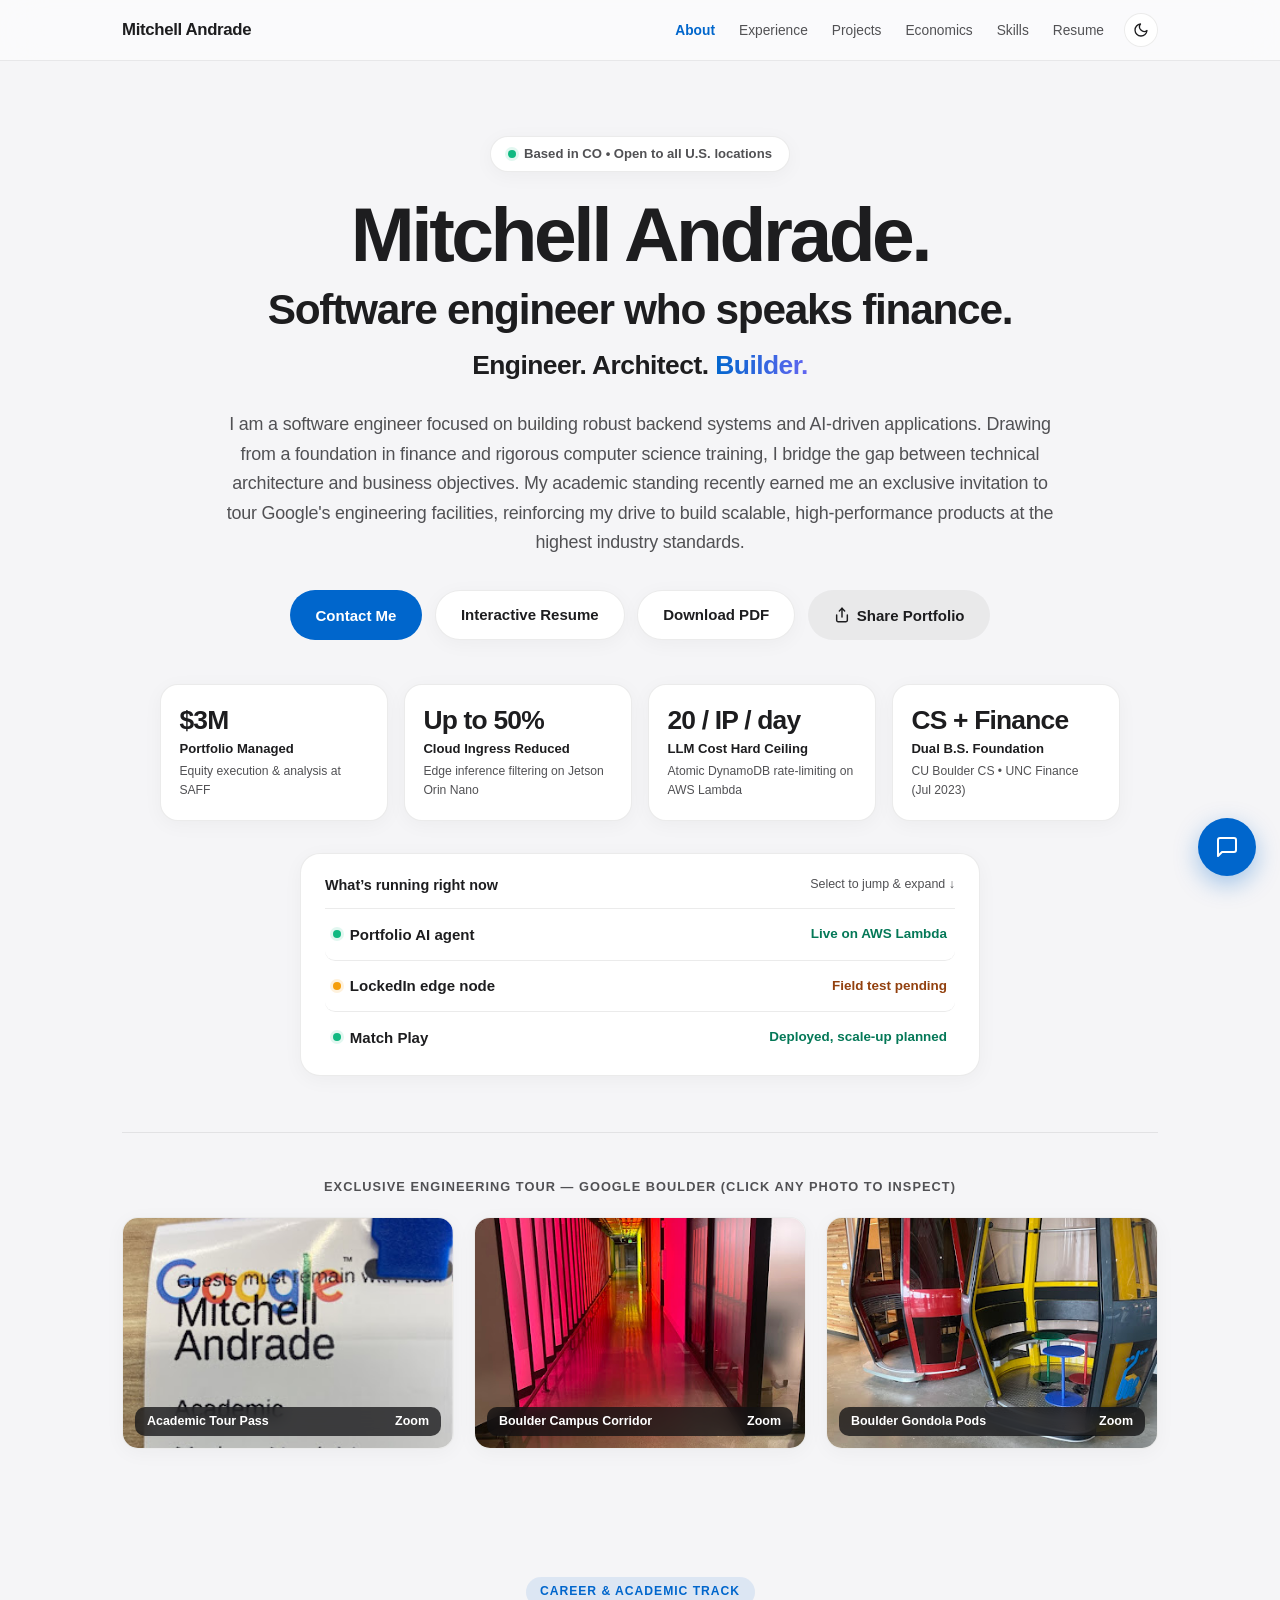
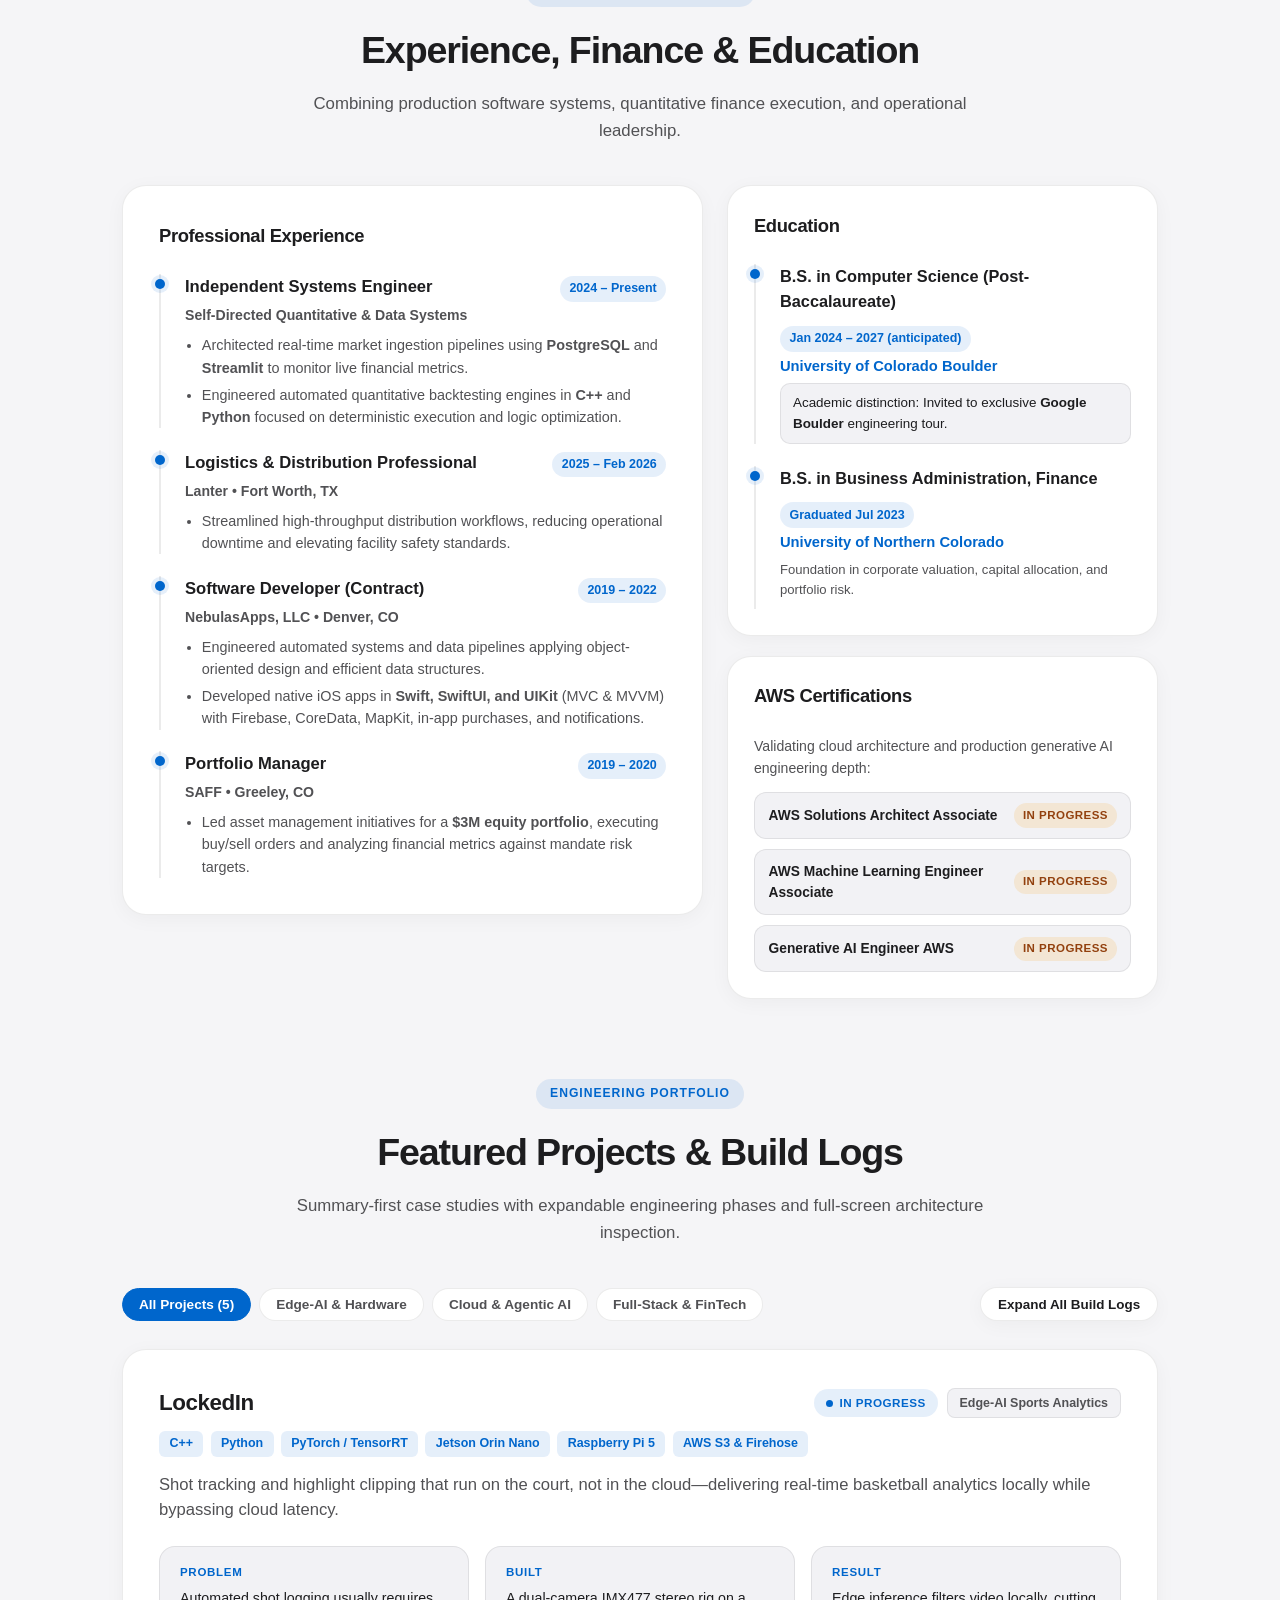
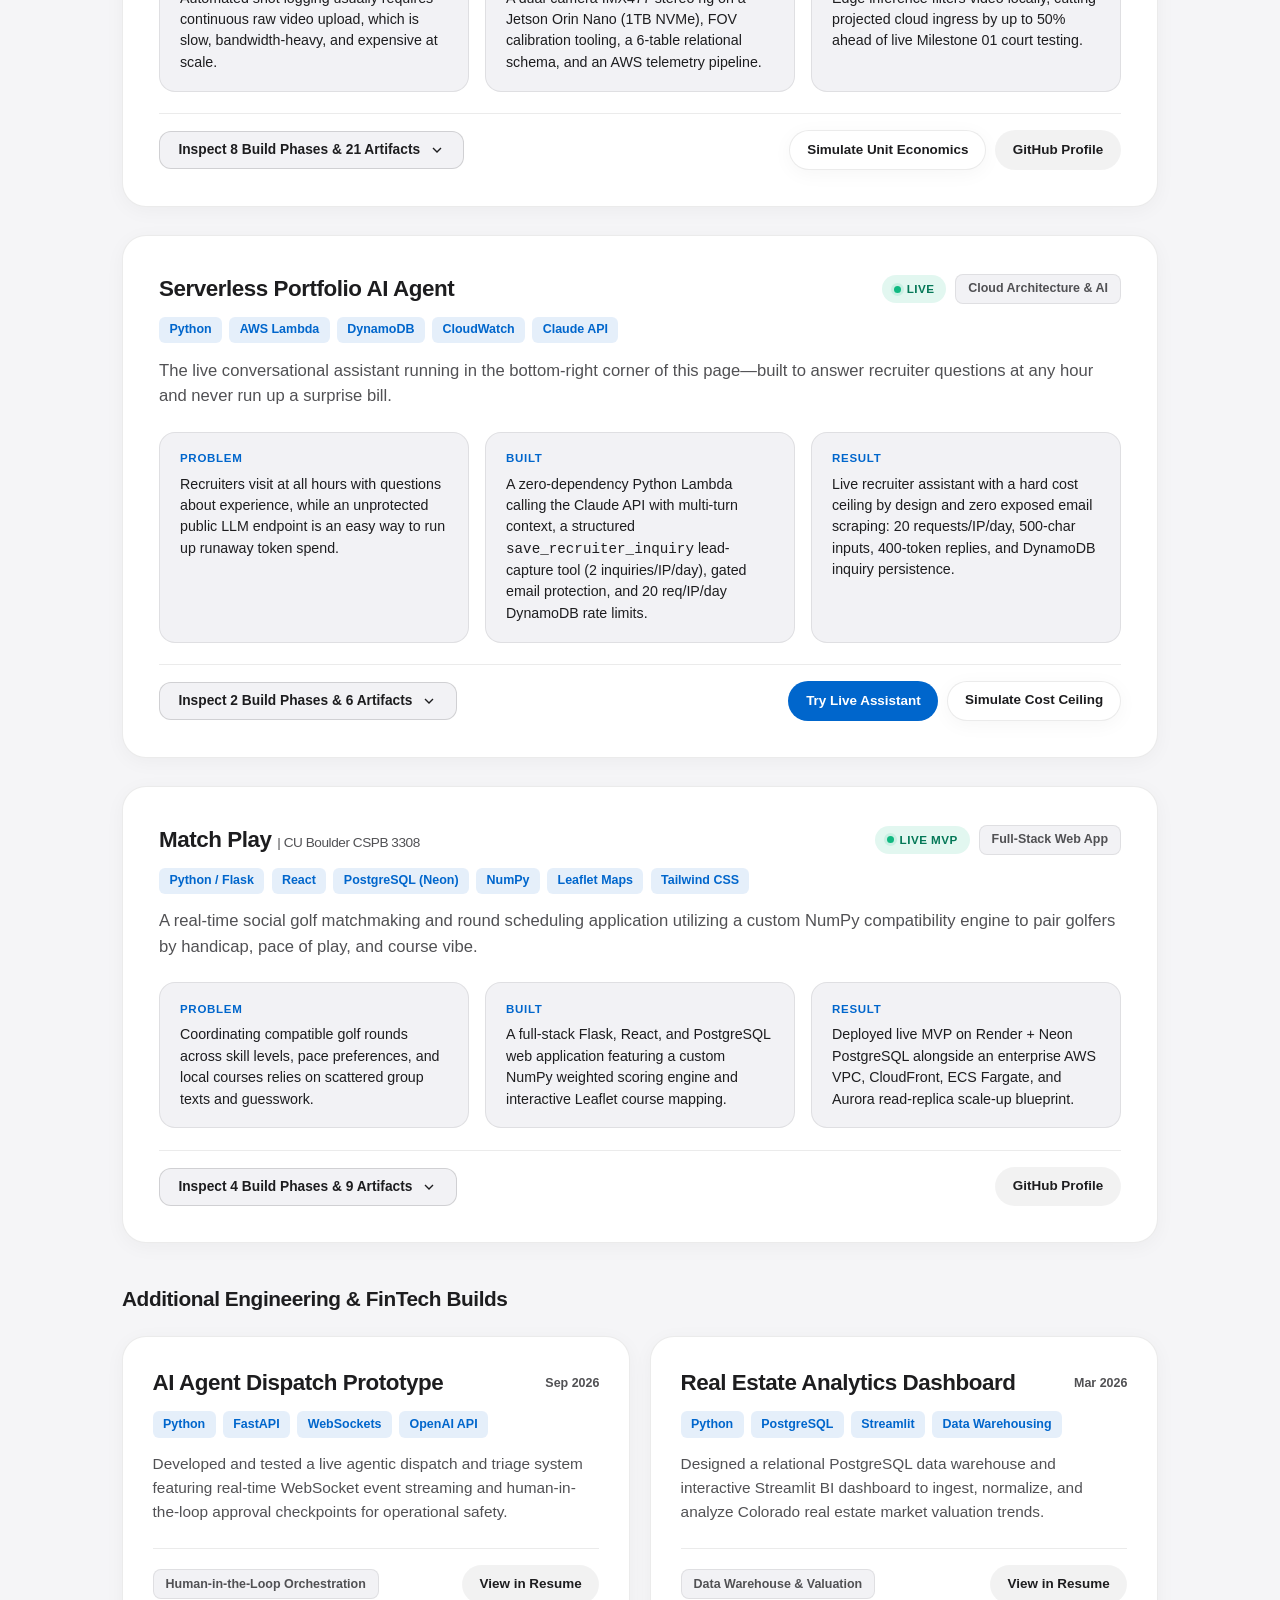
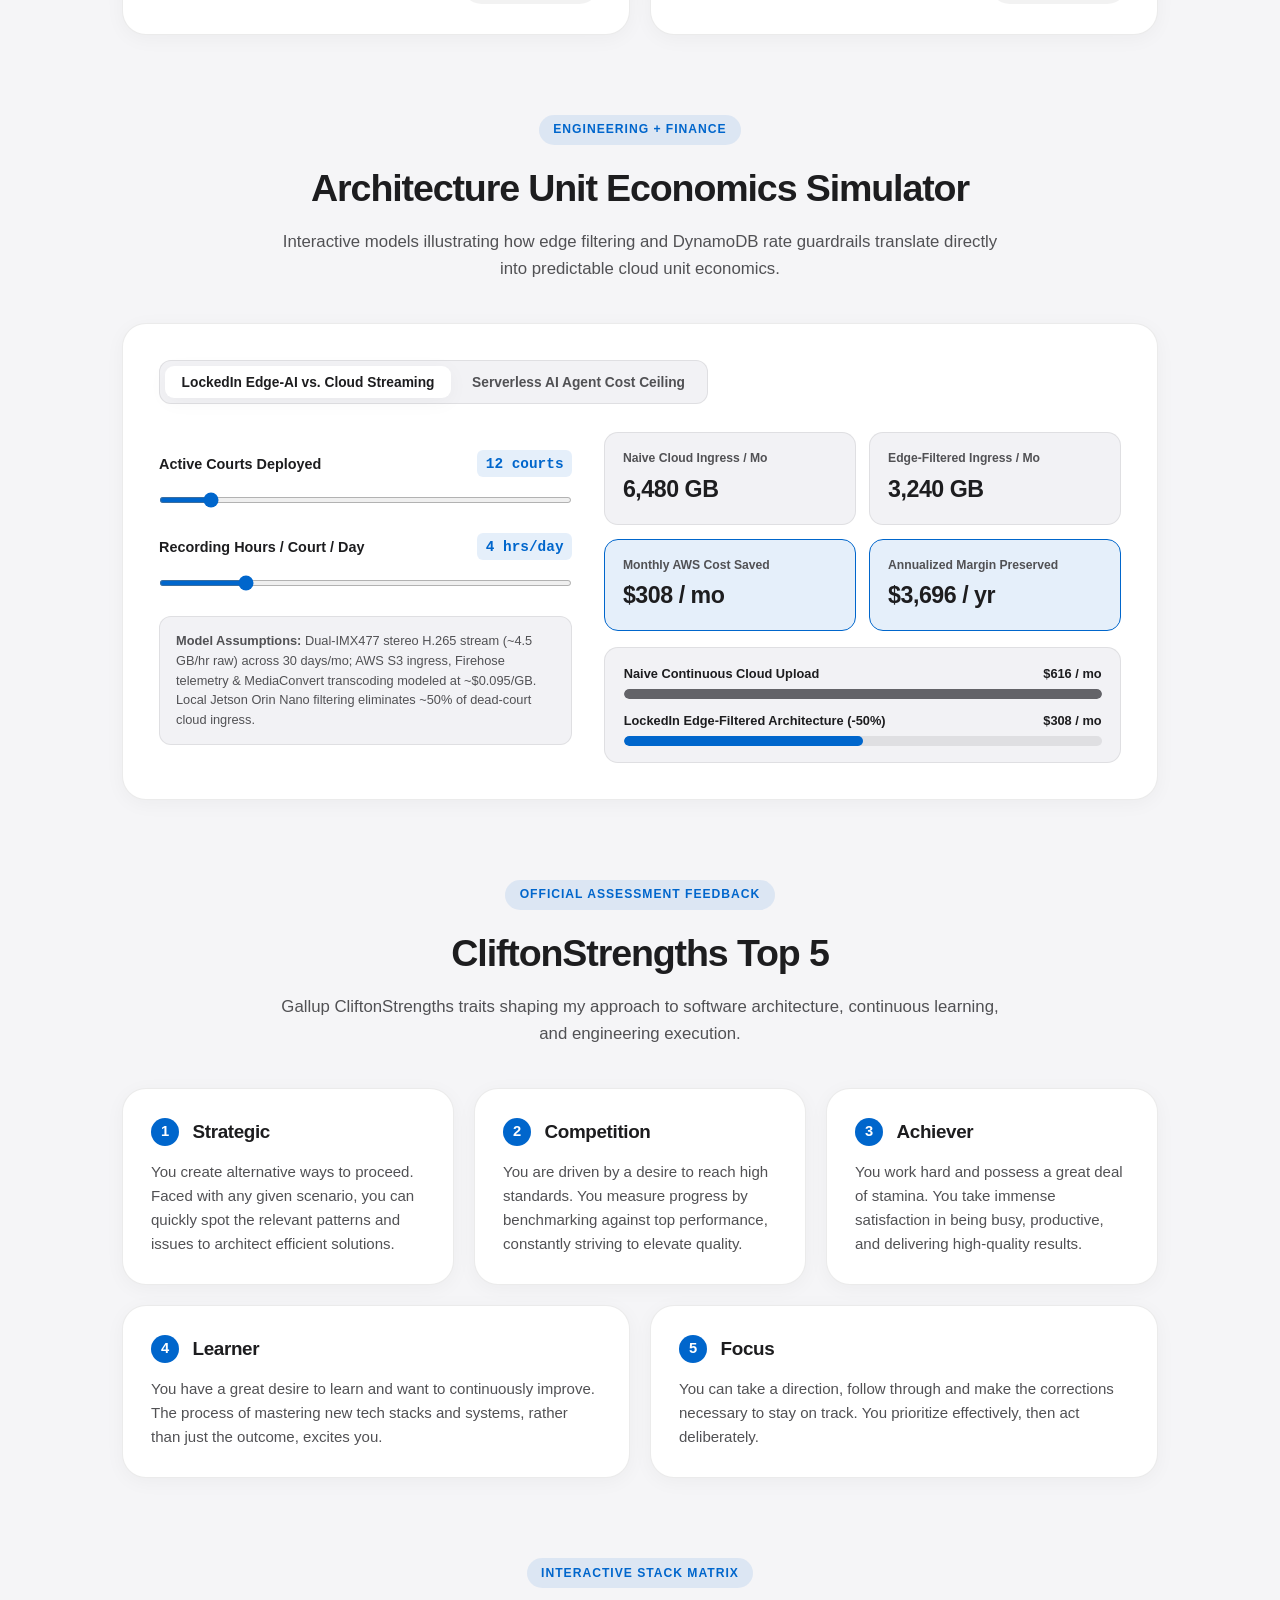
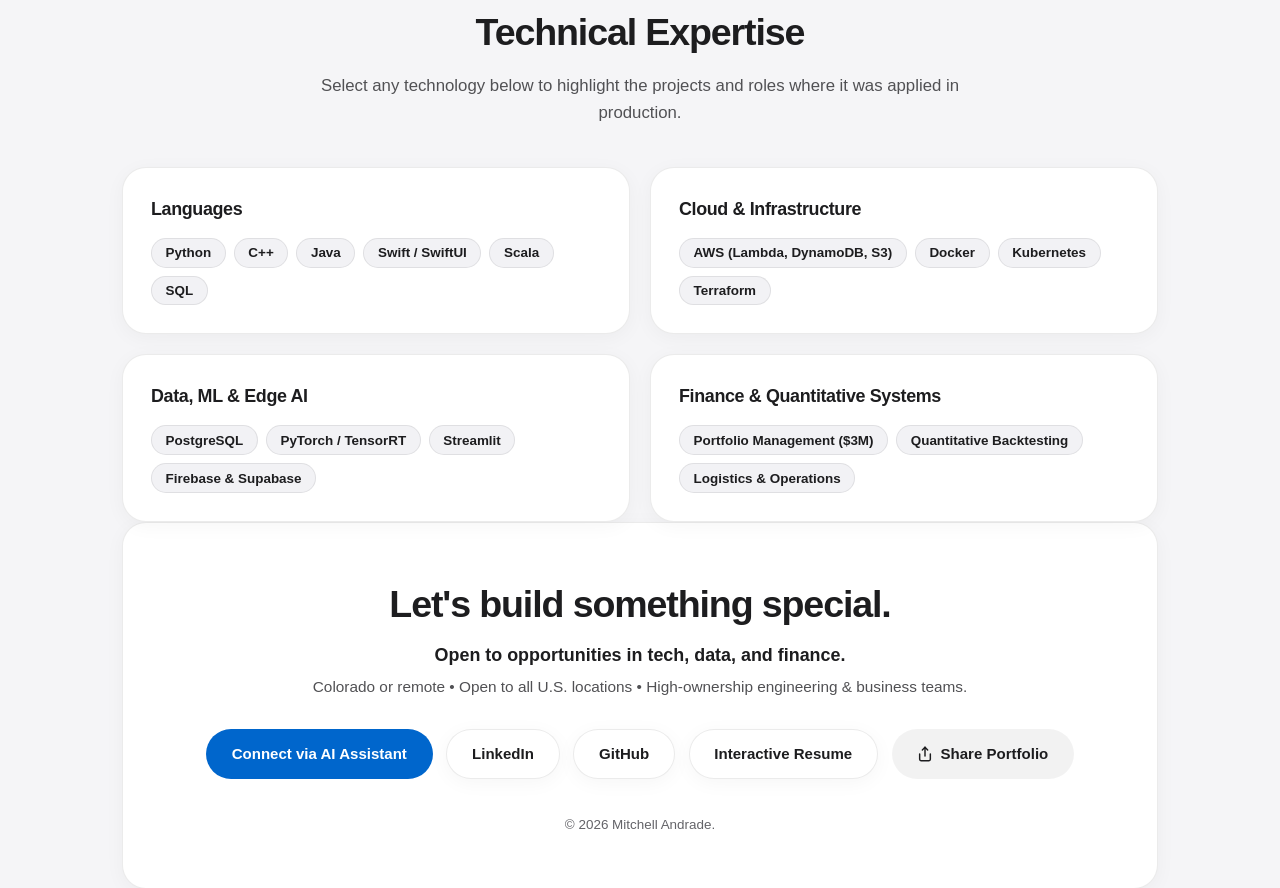
==== commit 9c86ed60: "CU Boulder timeline update" ====
--- a/index.html
+++ b/index.html
@@ -18,7 +18,7 @@
     <link rel="icon" type="image/png" sizes="192x192" href="https://mitchellandrade.com/apple-touch-icon.png?v=2">
     <link rel="apple-touch-icon" sizes="180x180" href="https://mitchellandrade.com/apple-touch-icon.png?v=2">
     <link rel="apple-touch-icon-precomposed" sizes="180x180" href="https://mitchellandrade.com/apple-touch-icon.png?v=2">
-    <link rel="stylesheet" href="style.css">
+    <link rel="stylesheet" href="style.css?v=3">
 
     <script>
         (function () {
@@ -87,7 +87,7 @@
                 </p>
 
                 <div class="hero-actions">
-                    <button type="button" class="btn btn-primary js-contact-assistant" data-contact-prompt="Hi! I'd like to schedule a meeting or connect with Mitch about an opportunity.">Contact Me</button>
+                    <button type="button" class="btn btn-primary js-contact-assistant" data-contact-prompt="I'd like to schedule a meeting or consultation with Mitch.">Contact Me</button>
                     <a href="resume.html" class="btn btn-secondary">Interactive Resume</a>
                     <a href="assets/resume.pdf" target="_blank" rel="noopener noreferrer" class="btn btn-secondary">Download PDF</a>
                     <button type="button" class="btn btn-ghost js-share-portfolio">
@@ -266,7 +266,7 @@
                             <div class="timeline-item">
                                 <div class="timeline-top">
                                     <h4 class="edu-degree">B.S. in Computer Science (Post-Baccalaureate)</h4>
-                                    <span class="timeline-period">Jan 2024 &ndash; 2027</span>
+                                    <span class="timeline-period">Jan 2024 &ndash; 2027 (anticipated)</span>
                                 </div>
                                 <div class="edu-school">University of Colorado Boulder</div>
                                 <div class="edu-highlight">Academic distinction: Invited to exclusive <strong>Google Boulder</strong> engineering tour.</div>
@@ -1228,7 +1228,7 @@
             <p class="footer-subtitle">Open to opportunities in tech, data, and finance.</p>
             <p class="footer-detail">Colorado or remote &bull; Open to all U.S. locations &bull; High-ownership engineering &amp; business teams.</p>
             <div class="footer-actions">
-                <button type="button" class="btn btn-primary js-contact-assistant" data-contact-prompt="Hi! I'd like to get in touch with Mitch regarding a role or question.">Connect via AI Assistant</button>
+                <button type="button" class="btn btn-primary js-contact-assistant" data-contact-prompt="I'd like to schedule a meeting or consultation with Mitch.">Connect via AI Assistant</button>
                 <a href="https://www.linkedin.com/in/mitchandrade/" target="_blank" rel="noopener noreferrer" class="btn btn-secondary">LinkedIn</a>
                 <a href="https://github.com/mitchandrade8" target="_blank" rel="noopener noreferrer" class="btn btn-secondary">GitHub</a>
                 <a href="resume.html" class="btn btn-secondary">Interactive Resume</a>
@@ -1305,12 +1305,12 @@
 
             <div id="chat-messages" class="chat-messages">
                 <div class="message ai-message">
-                    Hi! I can answer questions about Mitchell&rsquo;s projects, finance background, skills, and availability.
+                    Hi! I can answer questions about Mitchell&rsquo;s projects, finance background, skills, and availability&mdash;or help you schedule a meeting or consultation.
                 </div>
             </div>
 
             <div id="chat-suggestions" class="chat-suggestions-bar">
-                <button type="button" class="suggestion-pill" data-prompt="I'd like to schedule a meeting or leave an opportunity for Mitch.">Schedule a meeting / opportunity</button>
+                <button type="button" class="suggestion-pill suggestion-pill-primary" data-intake-trigger="true" data-prompt="I'd like to schedule a meeting or consultation with Mitch.">📅 Schedule a meeting / consultation</button>
                 <button type="button" class="suggestion-pill" data-prompt="What has Mitchell built?">What has Mitchell built?</button>
                 <button type="button" class="suggestion-pill" data-prompt="Tell me about his finance and $3M portfolio experience.">Finance &amp; $3M portfolio</button>
                 <button type="button" class="suggestion-pill" data-prompt="How is this chat kept affordable?">How is this chat kept affordable?</button>
@@ -1335,7 +1335,7 @@
         </div>
     </div>
 
-    <script src="script.js"></script>
+    <script src="script.js?v=3"></script>
 </body>
 
 </html>
--- a/style.css
+++ b/style.css
@@ -1901,6 +1901,369 @@
     background-color: var(--accent-soft);
 }
 
+.suggestion-pill-primary {
+    border-color: var(--accent-blue);
+    background-color: var(--accent-soft);
+    color: var(--accent-blue);
+}
+
+.suggestion-pill-primary:hover {
+    background-color: var(--accent-blue);
+    color: #ffffff;
+}
+
+.ai-message-intake {
+    max-width: 96%;
+    width: 100%;
+    white-space: normal;
+}
+
+.chat-intake-intro {
+    margin: 0;
+    line-height: 1.45;
+}
+
+.chat-intake-card {
+    margin-top: 0.75rem;
+    padding: 0.9rem;
+    background: var(--card-bg);
+    border: 1px solid var(--border-subtle);
+    border-radius: 16px;
+    box-shadow: var(--shadow-sm);
+    display: flex;
+    flex-direction: column;
+    gap: 0.65rem;
+    white-space: normal;
+}
+
+.chat-intake-section {
+    display: flex;
+    flex-direction: column;
+    gap: 0.45rem;
+}
+
+.chat-intake-section-label {
+    font-size: 0.72rem;
+    font-weight: 700;
+    letter-spacing: 0.04em;
+    text-transform: uppercase;
+    color: var(--text-secondary);
+}
+
+.chat-duration-bar {
+    display: grid;
+    grid-template-columns: repeat(3, minmax(0, 1fr));
+    gap: 0.35rem;
+    padding: 0.25rem;
+    background: var(--card-muted);
+    border: 1px solid var(--border-subtle);
+    border-radius: 11px;
+}
+
+.chat-duration-pill {
+    padding: 0.42rem 0.5rem;
+    border: 1px solid transparent;
+    border-radius: 8px;
+    background: transparent;
+    color: var(--text-secondary);
+    font-size: 0.78rem;
+    font-weight: 600;
+    font-family: inherit;
+    cursor: pointer;
+    transition: all 0.16s ease;
+}
+
+.chat-duration-pill:hover:not(:disabled) {
+    color: var(--text-primary);
+    background: var(--pill-bg);
+}
+
+.chat-duration-pill.active {
+    background: var(--accent-blue);
+    color: #ffffff;
+    box-shadow: 0 2px 8px rgba(0, 102, 204, 0.28);
+}
+
+.chat-duration-pill:disabled {
+    opacity: 0.68;
+    cursor: not-allowed;
+}
+
+.chat-calendar-box {
+    padding: 0.7rem;
+    background: var(--card-muted);
+    border: 1px solid var(--border-subtle);
+    border-radius: 12px;
+    display: flex;
+    flex-direction: column;
+    gap: 0.45rem;
+}
+
+.chat-cal-header {
+    display: flex;
+    align-items: center;
+    justify-content: space-between;
+    gap: 0.45rem;
+}
+
+.chat-cal-month-label {
+    font-size: 0.84rem;
+    font-weight: 700;
+    color: var(--text-primary);
+}
+
+.chat-cal-controls {
+    display: flex;
+    align-items: center;
+    gap: 0.3rem;
+}
+
+.chat-cal-tz {
+    padding: 0.24rem 0.45rem;
+    border: 1px solid var(--border-subtle);
+    border-radius: 7px;
+    background: var(--card-bg);
+    color: var(--text-primary);
+    font-size: 0.72rem;
+    font-weight: 600;
+    font-family: inherit;
+    outline: none;
+    cursor: pointer;
+}
+
+.chat-cal-tz:focus {
+    border-color: var(--accent-blue);
+}
+
+.chat-cal-nav-btn {
+    width: 26px;
+    height: 26px;
+    border-radius: 7px;
+    border: 1px solid var(--border-subtle);
+    background: var(--card-bg);
+    color: var(--text-primary);
+    display: flex;
+    align-items: center;
+    justify-content: center;
+    font-size: 0.82rem;
+    font-weight: 700;
+    font-family: inherit;
+    cursor: pointer;
+    transition: border-color 0.16s ease, background-color 0.16s ease;
+}
+
+.chat-cal-nav-btn:hover:not(:disabled) {
+    border-color: var(--accent-blue);
+    background: var(--accent-soft);
+    color: var(--accent-blue);
+}
+
+.chat-cal-nav-btn:disabled {
+    opacity: 0.38;
+    cursor: not-allowed;
+}
+
+.chat-cal-weekdays,
+.chat-cal-grid {
+    display: grid;
+    grid-template-columns: repeat(7, minmax(0, 1fr));
+    gap: 0.22rem;
+}
+
+.chat-cal-weekday {
+    text-align: center;
+    font-size: 0.68rem;
+    font-weight: 700;
+    color: var(--text-tertiary);
+    padding: 0.15rem 0;
+}
+
+.chat-cal-day {
+    height: 30px;
+    border-radius: 8px;
+    border: 1px solid transparent;
+    background: transparent;
+    color: var(--text-primary);
+    font-size: 0.76rem;
+    font-weight: 600;
+    font-family: inherit;
+    cursor: pointer;
+    display: flex;
+    align-items: center;
+    justify-content: center;
+    transition: all 0.14s ease;
+}
+
+.chat-cal-day:hover:not(:disabled):not(.is-selected) {
+    background: var(--card-bg);
+    border-color: var(--accent-blue);
+    color: var(--accent-blue);
+}
+
+.chat-cal-day.is-today:not(.is-selected) {
+    border-color: var(--accent-blue);
+    color: var(--accent-blue);
+}
+
+.chat-cal-day.is-selected {
+    background: var(--accent-blue);
+    color: #ffffff;
+    box-shadow: 0 2px 8px rgba(0, 102, 204, 0.3);
+}
+
+.chat-cal-day:disabled {
+    opacity: 0.3;
+    cursor: not-allowed;
+}
+
+.chat-slots-grid {
+    display: grid;
+    grid-template-columns: repeat(4, minmax(0, 1fr));
+    gap: 0.35rem;
+}
+
+.chat-slot-pill {
+    padding: 0.42rem 0.3rem;
+    border-radius: 8px;
+    border: 1px solid var(--border-subtle);
+    background: var(--card-bg);
+    color: var(--text-primary);
+    font-size: 0.74rem;
+    font-weight: 600;
+    font-family: inherit;
+    cursor: pointer;
+    text-align: center;
+    white-space: nowrap;
+    transition: all 0.14s ease;
+}
+
+.chat-slot-pill:hover:not(:disabled):not(.active) {
+    border-color: var(--accent-blue);
+    color: var(--accent-blue);
+    background: var(--accent-soft);
+}
+
+.chat-slot-pill.active {
+    background: var(--accent-blue);
+    border-color: var(--accent-blue);
+    color: #ffffff;
+    box-shadow: 0 2px 8px rgba(0, 102, 204, 0.25);
+}
+
+.chat-slot-pill:disabled {
+    opacity: 0.68;
+    cursor: not-allowed;
+}
+
+.chat-slot-summary {
+    padding: 0.46rem 0.7rem;
+    border-radius: 9px;
+    border: 1px solid var(--milestone-border);
+    background: var(--accent-soft);
+    color: var(--accent-blue);
+    font-size: 0.76rem;
+    font-weight: 600;
+    line-height: 1.35;
+}
+
+@media (max-width: 520px) {
+    .chat-slots-grid {
+        grid-template-columns: repeat(2, minmax(0, 1fr));
+    }
+}
+
+.chat-intake-grid {
+    display: grid;
+    grid-template-columns: repeat(2, minmax(0, 1fr));
+    gap: 0.45rem;
+}
+
+.chat-intake-field {
+    display: flex;
+    flex-direction: column;
+    min-width: 0;
+}
+
+.chat-intake-field-full {
+    grid-column: 1 / -1;
+}
+
+.chat-intake-input,
+.chat-intake-select,
+.chat-intake-textarea {
+    width: 100%;
+    padding: 0.5rem 0.68rem;
+    border: 1px solid var(--border-subtle);
+    border-radius: 10px;
+    background: var(--card-muted);
+    color: var(--text-primary);
+    font-size: 0.8rem;
+    font-family: inherit;
+    line-height: 1.35;
+    outline: none;
+    transition: border-color 0.18s ease, box-shadow 0.18s ease;
+}
+
+.chat-intake-input::placeholder,
+.chat-intake-textarea::placeholder {
+    color: var(--text-tertiary);
+}
+
+.chat-intake-input:focus,
+.chat-intake-select:focus,
+.chat-intake-textarea:focus {
+    border-color: var(--accent-blue);
+    box-shadow: 0 0 0 2px var(--accent-soft);
+}
+
+.chat-intake-input:disabled,
+.chat-intake-select:disabled,
+.chat-intake-textarea:disabled {
+    opacity: 0.68;
+    cursor: not-allowed;
+}
+
+.chat-intake-textarea {
+    resize: vertical;
+    min-height: 50px;
+}
+
+.chat-intake-submit {
+    width: 100%;
+    margin-top: 0.15rem;
+    padding: 0.6rem 0.9rem;
+    border: none;
+    border-radius: 10px;
+    background: var(--accent-blue);
+    color: #ffffff;
+    font-size: 0.83rem;
+    font-weight: 600;
+    font-family: inherit;
+    cursor: pointer;
+    transition: background-color 0.18s ease, opacity 0.18s ease;
+}
+
+.chat-intake-submit:hover:not(:disabled) {
+    background: var(--accent-hover);
+}
+
+.chat-intake-submit:disabled {
+    opacity: 0.72;
+    cursor: not-allowed;
+}
+
+.chat-intake-hint {
+    font-size: 0.72rem;
+    line-height: 1.3;
+    color: var(--text-tertiary);
+    min-height: 0.95rem;
+}
+
+.chat-intake-hint.is-error {
+    color: #dc2626;
+    font-weight: 600;
+}
+
 .chat-input-wrapper {
     background: var(--card-bg);
     border-top: 1px solid var(--border-subtle);
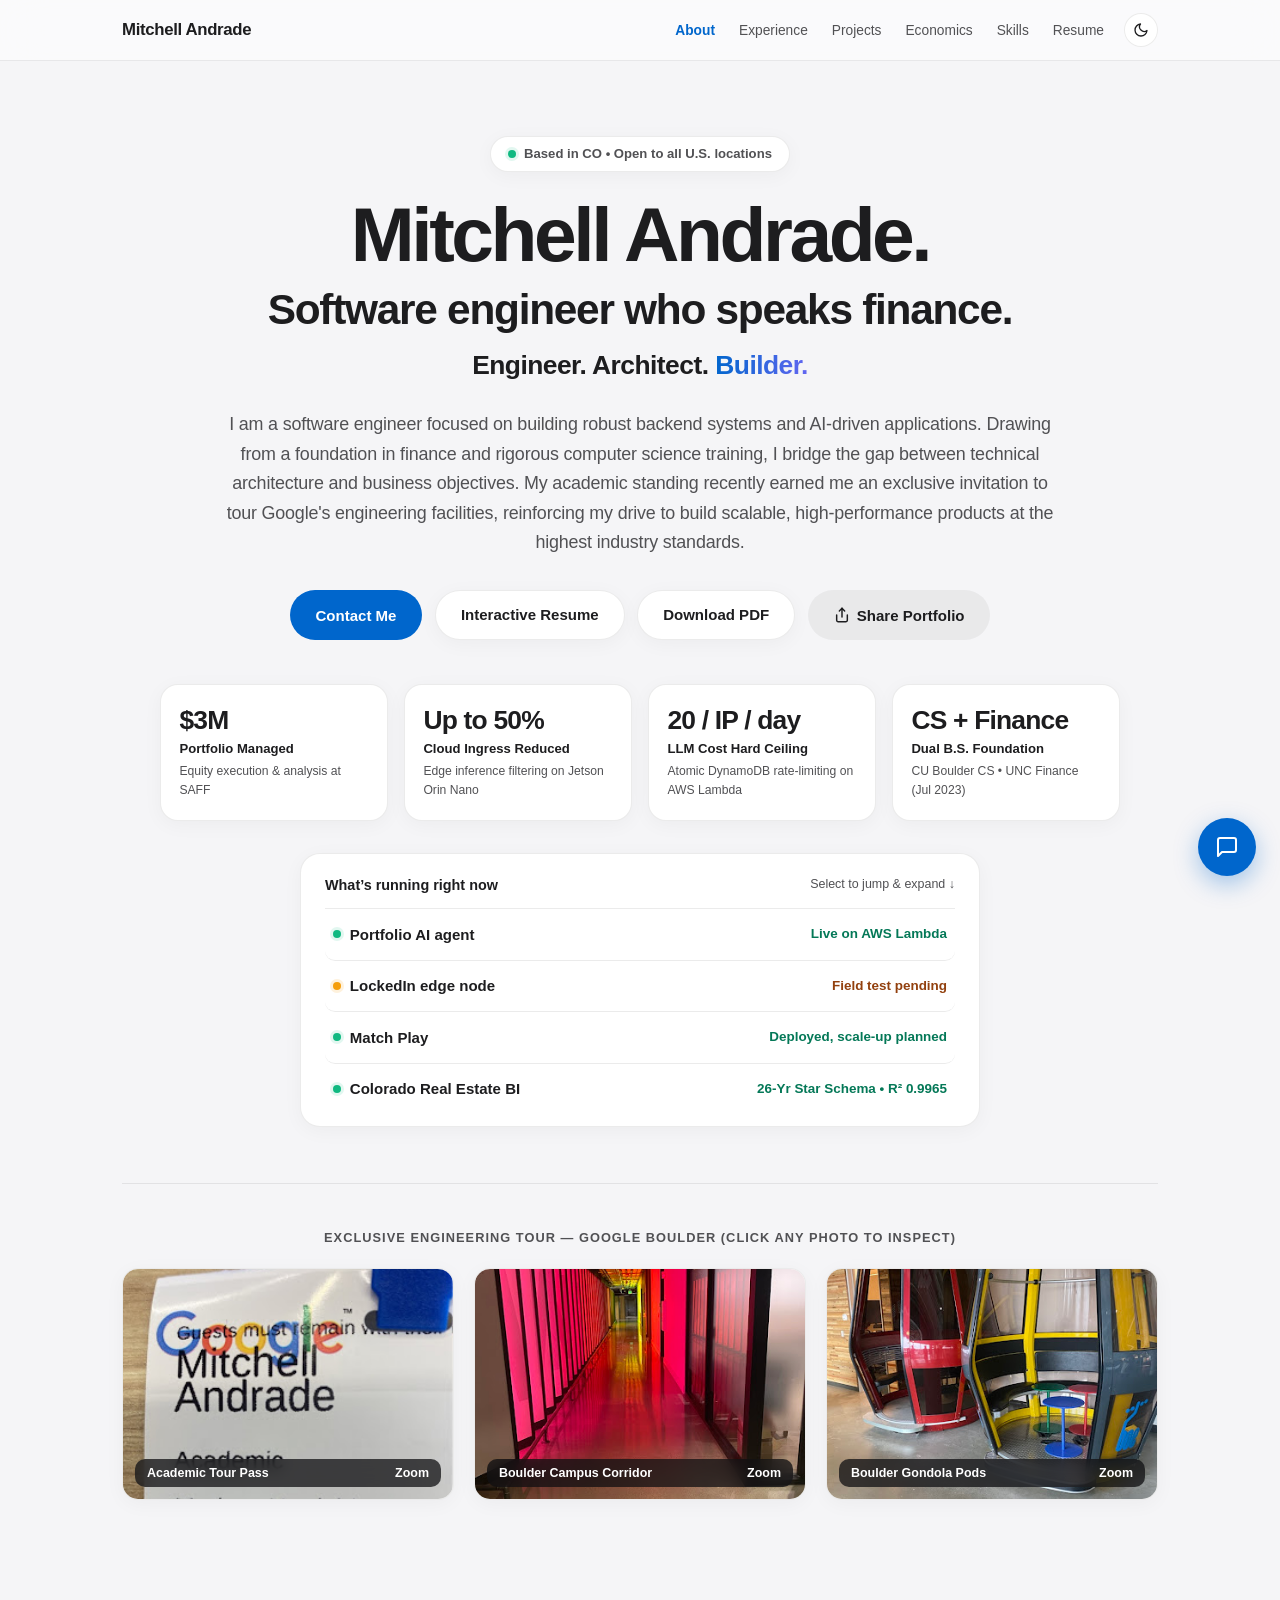
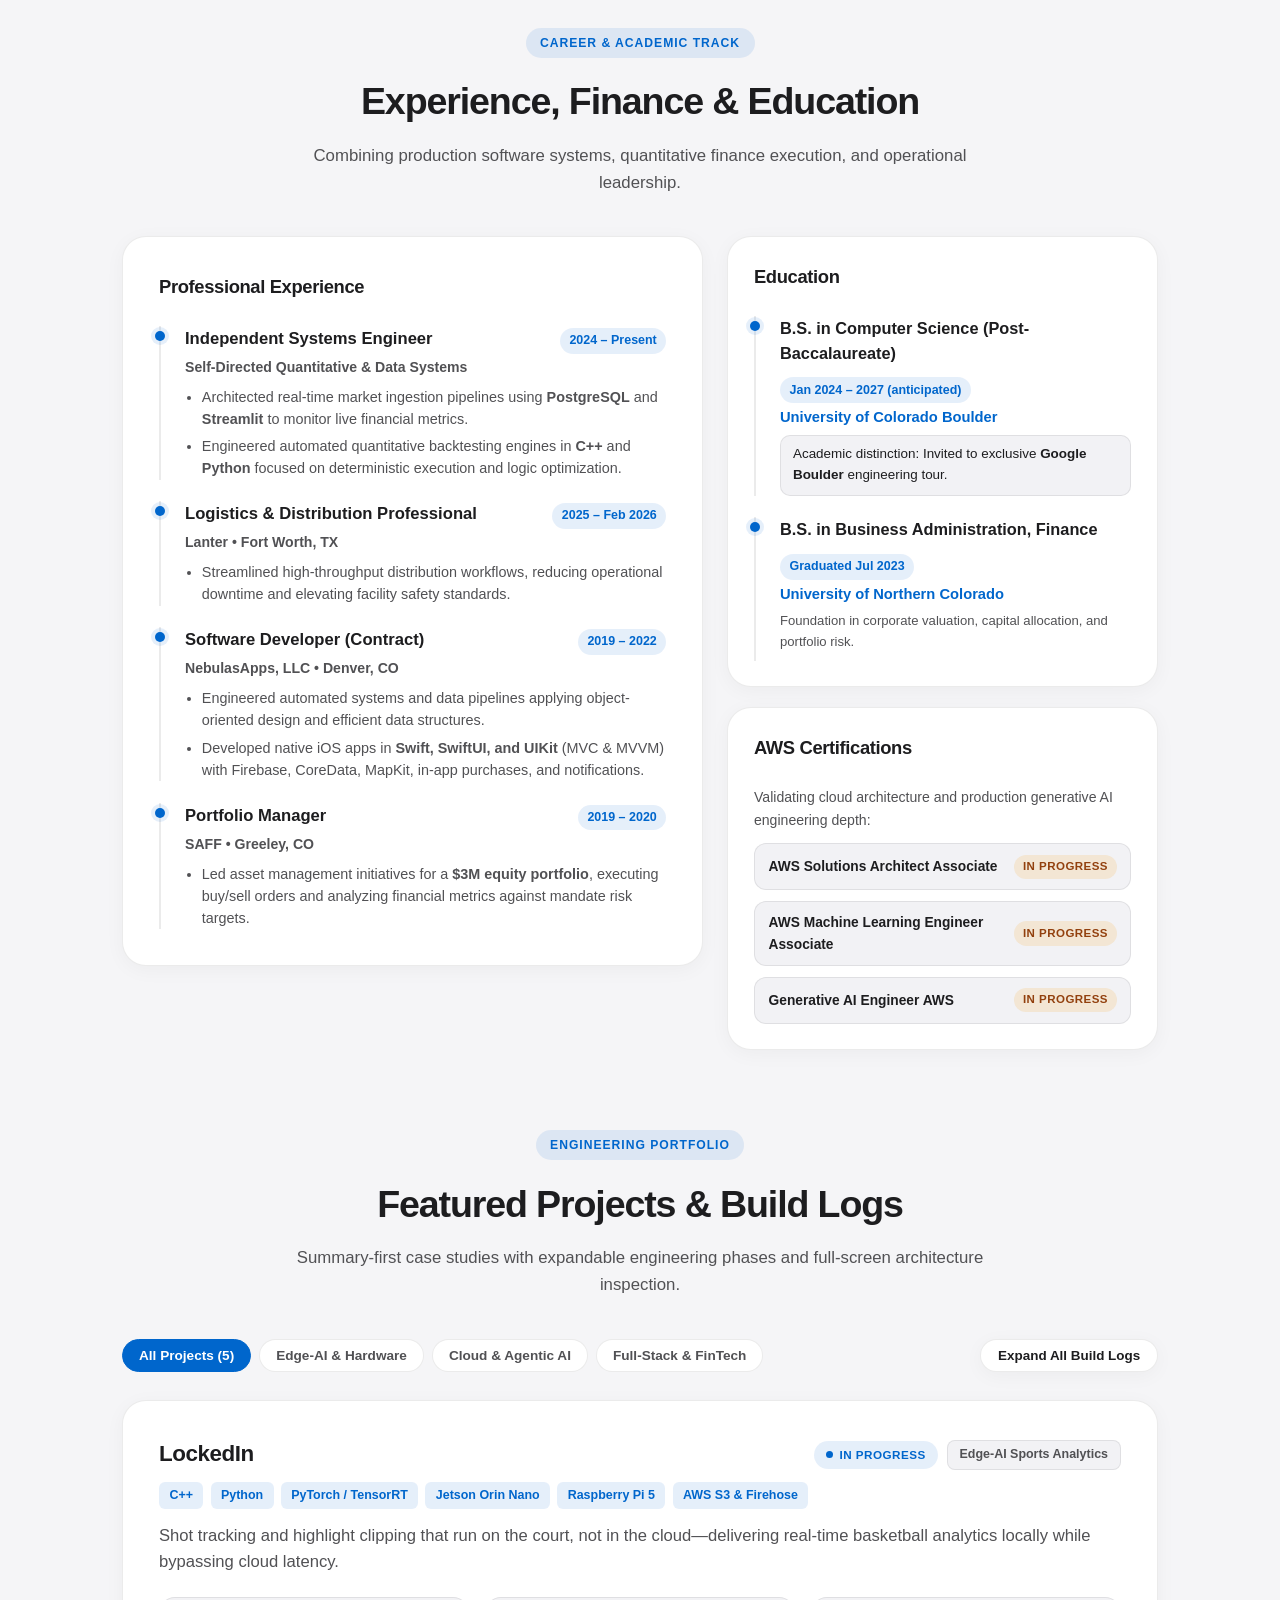
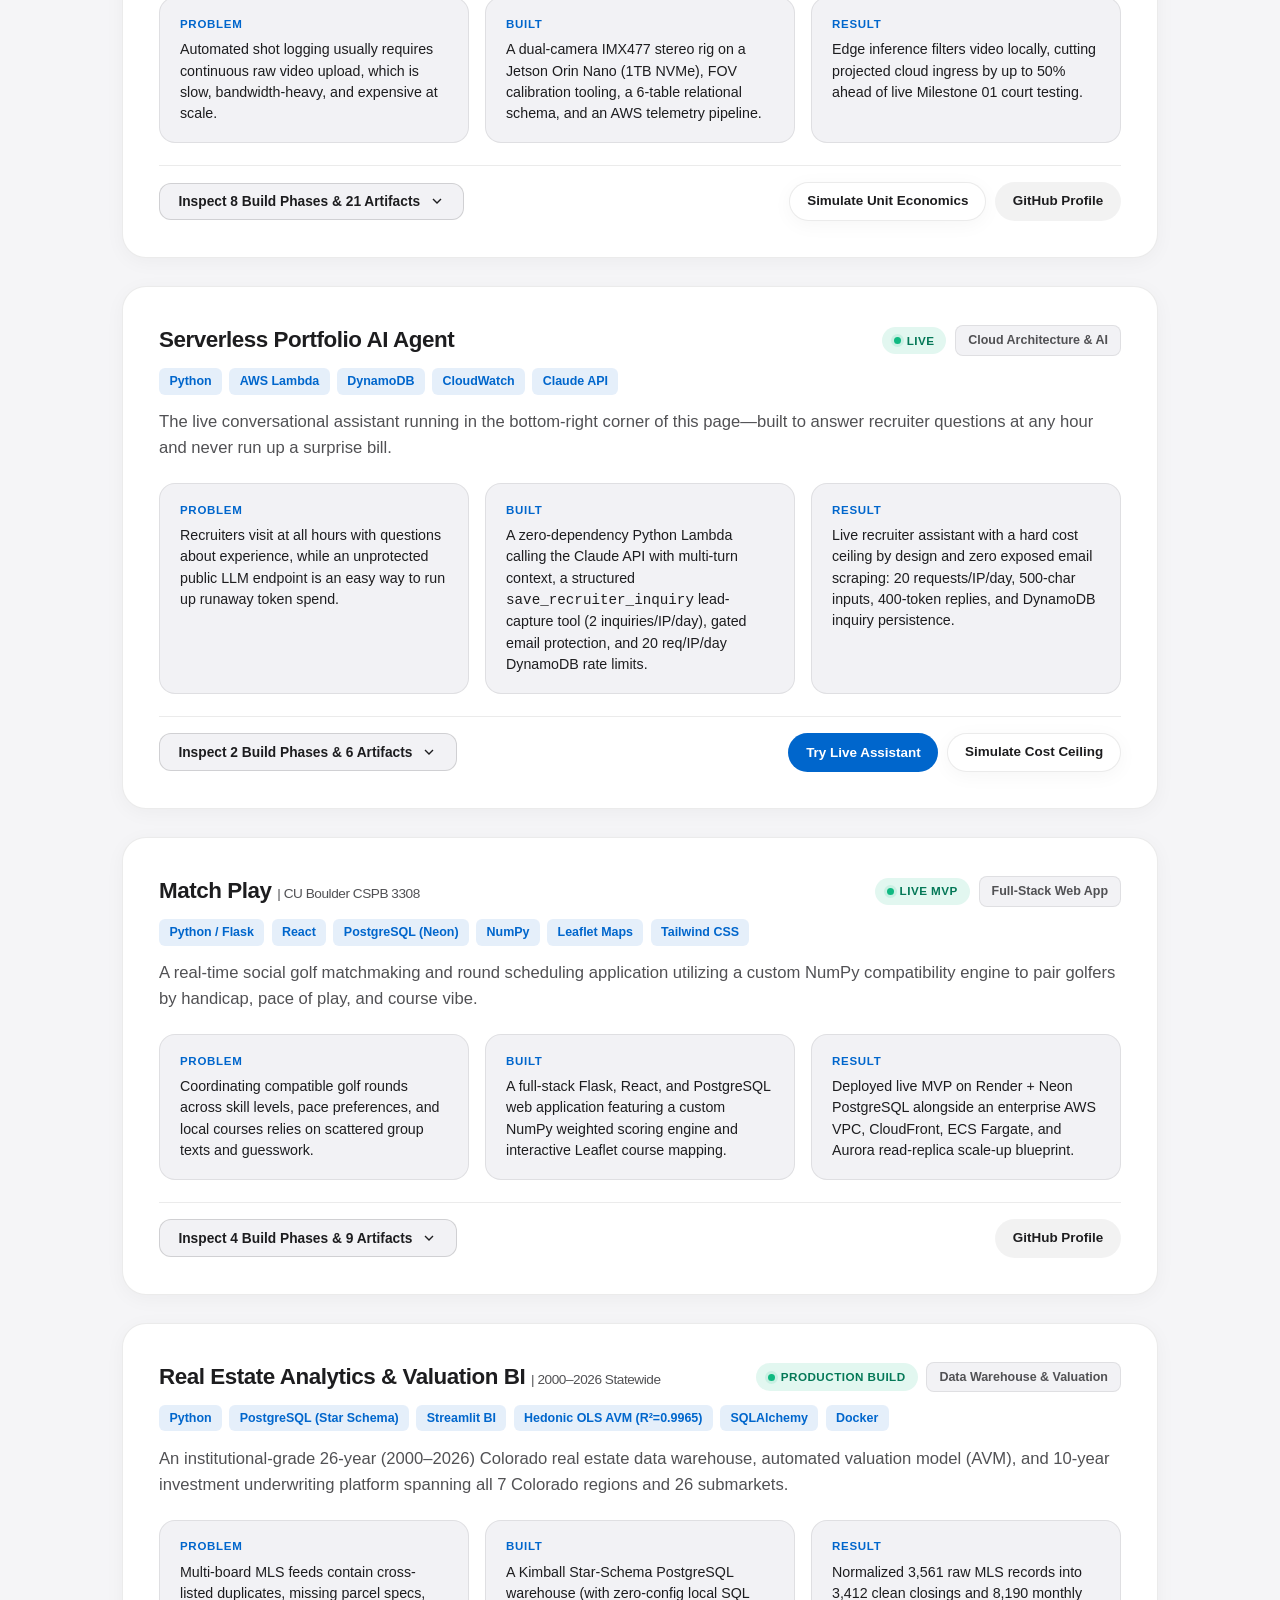
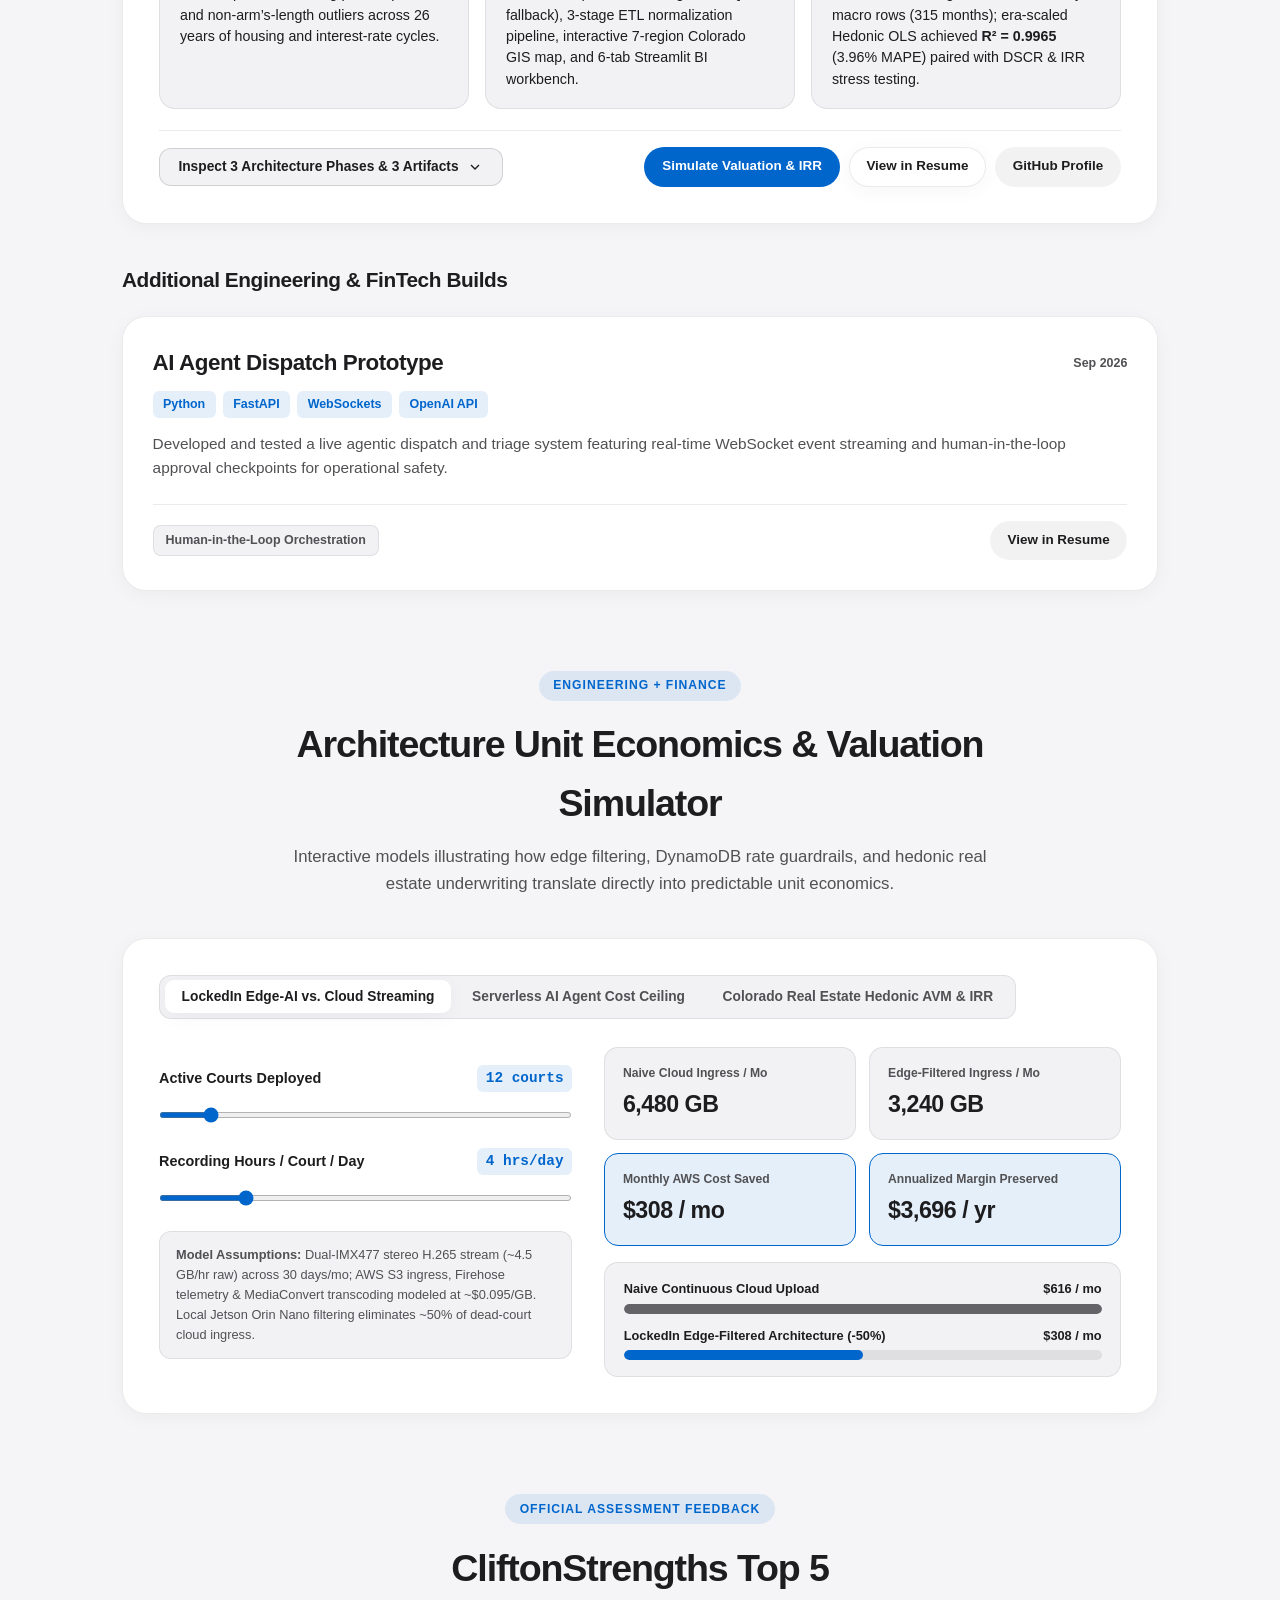
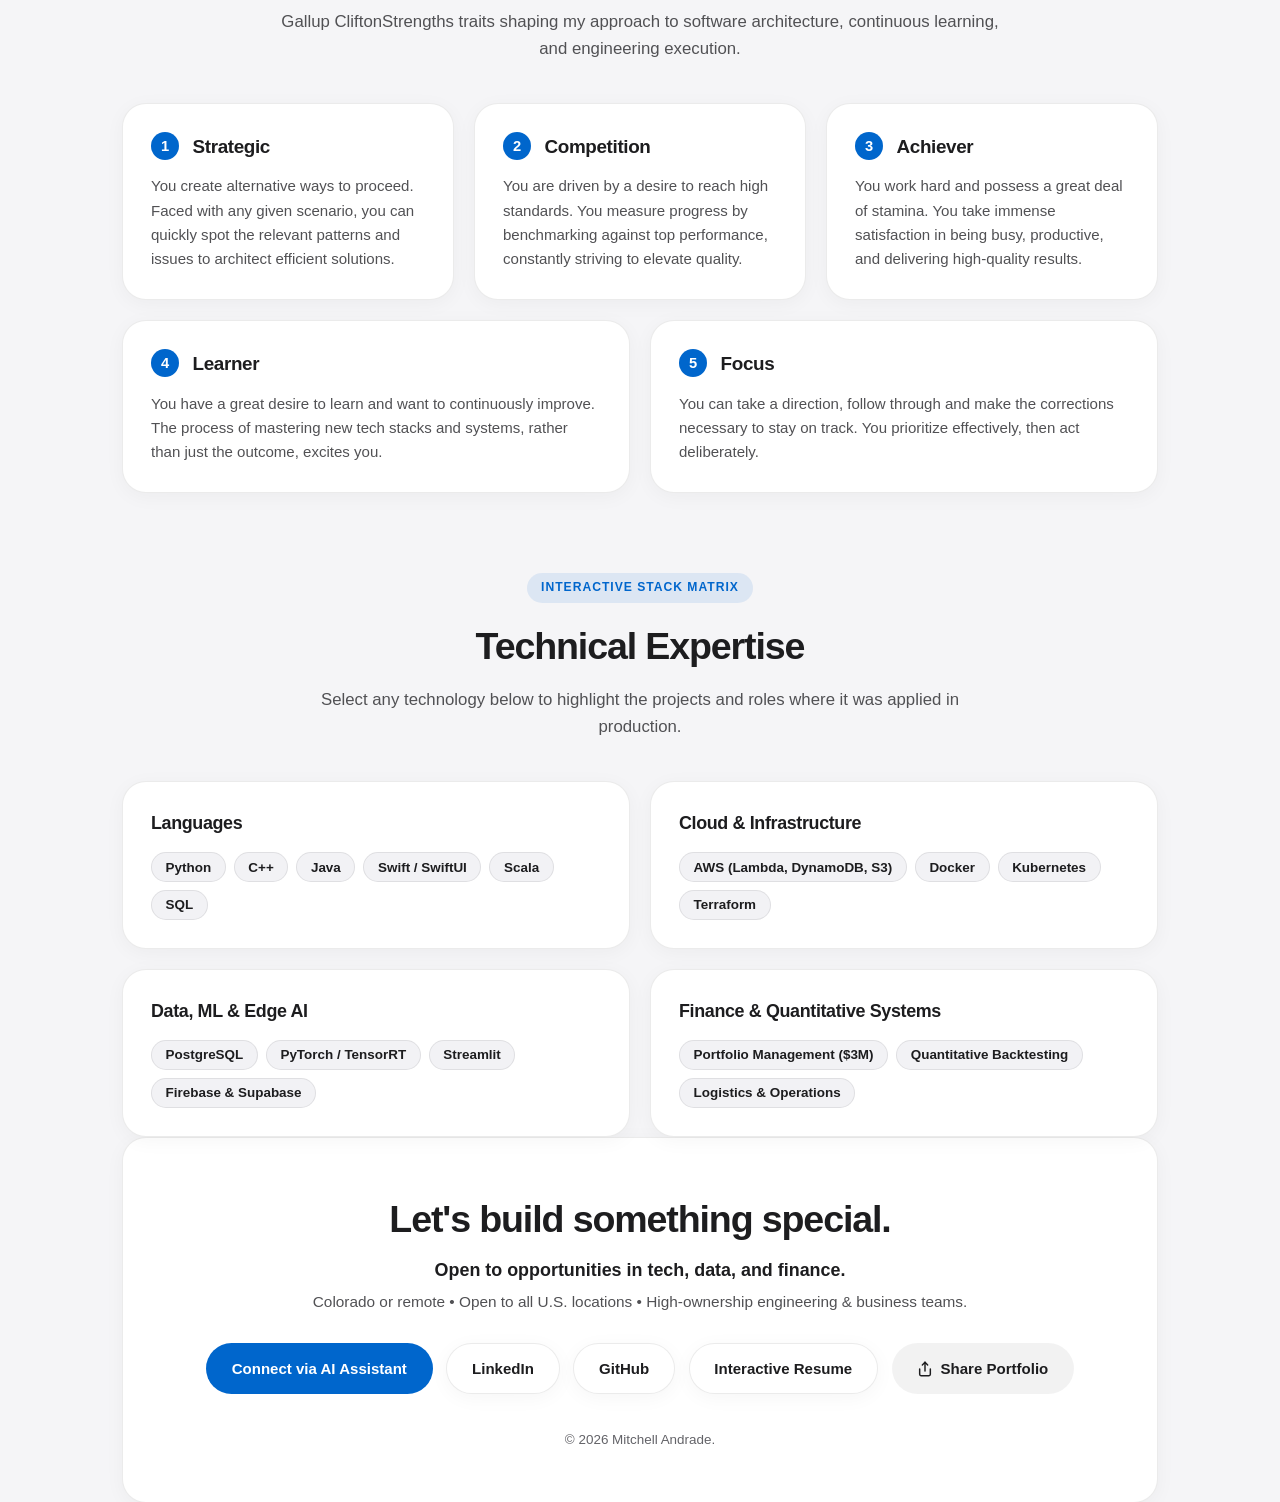
==== commit f16b46a1: "Real Estate project - FinTech integration phase #1" ====
--- a/index.html
+++ b/index.html
@@ -152,6 +152,13 @@
                             Match Play
                         </span>
                         <span class="status-row-state state-live">Deployed, scale-up planned</span>
+                    </a>
+                    <a href="#project-realestate" class="status-row" data-jump-project="project-realestate">
+                        <span class="status-row-name">
+                            <span class="pulse-dot pulse-live" aria-hidden="true"></span>
+                            Colorado Real Estate BI
+                        </span>
+                        <span class="status-row-state state-live">26-Yr Star Schema &bull; R&sup2; 0.9965</span>
                     </a>
                 </div>
             </div>
@@ -907,10 +914,114 @@
                 </div>
             </article>
 
+            <!-- Project 4: Real Estate Analytics Dashboard -->
+            <article id="project-realestate" class="card featured-card" data-category="fullstack" data-skills="python postgresql streamlit sql finance">
+                <div class="card-header">
+                    <h3>Real Estate Analytics &amp; Valuation BI <span style="font-size: 0.85rem; font-weight: 500; color: var(--text-secondary);">| 2000&ndash;2026 Statewide</span></h3>
+                    <div class="badge-group">
+                        <span class="status-pill status-live"><span class="status-dot" aria-hidden="true"></span> Production Build</span>
+                        <span class="badge">Data Warehouse &amp; Valuation</span>
+                    </div>
+                </div>
+
+                <div class="tech-stack-pills">
+                    <span class="tech-chip">Python</span>
+                    <span class="tech-chip">PostgreSQL (Star Schema)</span>
+                    <span class="tech-chip">Streamlit BI</span>
+                    <span class="tech-chip">Hedonic OLS AVM (R&sup2;=0.9965)</span>
+                    <span class="tech-chip">SQLAlchemy</span>
+                    <span class="tech-chip">Docker</span>
+                </div>
+
+                <p class="project-desc">
+                    An institutional-grade 26-year (2000&ndash;2026) Colorado real estate data warehouse, automated valuation model (AVM), and 10-year investment underwriting platform spanning all 7 Colorado regions and 26 submarkets.
+                </p>
+
+                <div class="pbr-grid">
+                    <div class="pbr-box">
+                        <span class="pbr-label">Problem</span>
+                        <p>Multi-board MLS feeds contain cross-listed duplicates, missing parcel specs, and non-arm&rsquo;s-length outliers across 26 years of housing and interest-rate cycles.</p>
+                    </div>
+                    <div class="pbr-box">
+                        <span class="pbr-label">Built</span>
+                        <p>A Kimball Star-Schema PostgreSQL warehouse (with zero-config local SQL fallback), 3-stage ETL normalization pipeline, interactive 7-region Colorado GIS map, and 6-tab Streamlit BI workbench.</p>
+                    </div>
+                    <div class="pbr-box">
+                        <span class="pbr-label">Result</span>
+                        <p>Normalized 3,561 raw MLS records into 3,412 clean closings and 8,190 monthly macro rows (315 months); era-scaled Hedonic OLS achieved <strong>R&sup2; = 0.9965</strong> (3.96% MAPE) paired with DSCR &amp; IRR stress testing.</p>
+                    </div>
+                </div>
+
+                <div class="project-actions-row">
+                    <button type="button" class="drawer-toggle-btn" aria-expanded="false" aria-controls="drawer-realestate">
+                        <span>Inspect 3 Architecture Phases &amp; 3 Artifacts</span>
+                        <svg class="drawer-chevron" width="16" height="16" viewBox="0 0 24 24" fill="none" stroke="currentColor" stroke-width="2" aria-hidden="true">
+                            <polyline points="6 9 12 15 18 9"></polyline>
+                        </svg>
+                    </button>
+                    <div class="project-quick-links">
+                        <a href="#economics" class="btn btn-primary btn-sm js-open-sim" data-sim-tab="realestate">Simulate Valuation &amp; IRR</a>
+                        <a href="resume.html" class="btn btn-secondary btn-sm">View in Resume</a>
+                        <a href="https://github.com/mitchandrade8" target="_blank" rel="noopener noreferrer" class="btn btn-ghost btn-sm">GitHub Profile</a>
+                    </div>
+                </div>
+
+                <div id="drawer-realestate" class="phases-drawer">
+                    <div class="phases-container">
+                        <div class="phase active-phase">
+                            <div class="phase-indicator"></div>
+                            <div class="phase-details">
+                                <h4>Phase 1: 26-Year Kimball Star-Schema Warehouse &amp; ETL Normalization</h4>
+                                <p>Architected <code>raw_mls_staging</code>, conformed dimensions (<code>dim_submarket</code>, <code>dim_property</code>, <code>dim_date</code> across 315 months from 2000&ndash;2026), indexed fact tables, and CTE/window-function SQL views. Purged 149 cross-board MLS duplicates, imputed 181 missing specs by cohort median, and Winsorized 84 time-normalized 3&sigma; outliers.</p>
+                                <div class="hardware-showcase">
+                                    <button type="button" class="media-thumb" data-lightbox-group="realestate" data-lightbox-src="assets/images/realestate/realestate-warehouse-etl.png" data-lightbox-title="Real Estate BI • Phase 1" data-lightbox-caption="Star-Schema ETL &amp; 26-Year Regional Trajectory (2000–2026)">
+                                        <span class="media-thumb-frame">
+                                            <img src="assets/images/realestate/realestate-warehouse-etl.png" alt="Star-Schema ETL Pipeline and 26-Year Colorado Price Trajectory" loading="lazy">
+                                            <span class="zoom-badge">Zoom</span>
+                                        </span>
+                                        <span class="media-thumb-caption">Star-Schema ETL &amp; 26-Yr Cycles</span>
+                                    </button>
+                                    <button type="button" class="media-thumb" data-lightbox-group="realestate" data-lightbox-src="assets/images/realestate/realestate-hedonic-avm.png" data-lightbox-title="Real Estate BI • Phase 2" data-lightbox-caption="Time-Adjusted Hedonic AVM (R² = 0.9965) &amp; Waterfall">
+                                        <span class="media-thumb-frame">
+                                            <img src="assets/images/realestate/realestate-hedonic-avm.png" alt="Hedonic AVM Parity Plot and Waterfall Bridge" loading="lazy">
+                                            <span class="zoom-badge">Zoom</span>
+                                        </span>
+                                        <span class="media-thumb-caption">Hedonic AVM &amp; Waterfall</span>
+                                    </button>
+                                    <button type="button" class="media-thumb" data-lightbox-group="realestate" data-lightbox-src="assets/images/realestate/realestate-underwriting-irr.png" data-lightbox-title="Real Estate BI • Phase 3" data-lightbox-caption="10-Year Underwriting &amp; Rate Shock IRR Matrix">
+                                        <span class="media-thumb-frame">
+                                            <img src="assets/images/realestate/realestate-underwriting-irr.png" alt="10-Year Real Estate Underwriting and IRR Stress Matrix" loading="lazy">
+                                            <span class="zoom-badge">Zoom</span>
+                                        </span>
+                                        <span class="media-thumb-caption">10-Yr Underwriting &amp; IRR Matrix</span>
+                                    </button>
+                                </div>
+                            </div>
+                        </div>
+
+                        <div class="phase active-phase">
+                            <div class="phase-indicator"></div>
+                            <div class="phase-details">
+                                <h4>Phase 2: Era-Scaled Hedonic AVM &amp; Comparable Sales Engine</h4>
+                                <p>Implemented a piecewise time-spline OLS hedonic valuation model across 3,328 outlier-clean transactions (<strong>R&sup2; = 0.9965</strong>, <strong>MAPE = 3.96%</strong>, <strong>MedAE = $14,097</strong>) producing 90% prediction intervals, feature attribution waterfalls, and weighted top-8 comparable sales.</p>
+                            </div>
+                        </div>
+
+                        <div class="phase active-phase">
+                            <div class="phase-indicator"></div>
+                            <div class="phase-details">
+                                <h4>Phase 3: 7-Region Colorado GIS Map, Underwriting &amp; Live SQL Workbench</h4>
+                                <p>Built a 6-tab top-navigated Streamlit BI platform featuring a gap-free 7-region Colorado GIS map, 10-year pro-forma amortization (Cap Rate, DSCR, Cash-on-Cash, Levered IRR, MOIC), a 5&times;5 mortgage-rate stress matrix, a read-only SQL workbench, and a dedicated Plain-English Glossary.</p>
+                            </div>
+                        </div>
+                    </div>
+                </div>
+            </article>
+
             <!-- Additional Resume Projects -->
             <h3 class="subprojects-heading">Additional Engineering &amp; FinTech Builds</h3>
             <div class="mini-projects-grid">
-                <article class="card mini-project-card" data-category="cloud" data-skills="python">
+                <article class="card mini-project-card" style="grid-column: 1 / -1;" data-category="cloud" data-skills="python">
                     <div>
                         <div class="card-header">
                             <h3>AI Agent Dispatch Prototype</h3>
@@ -931,28 +1042,6 @@
                         <a href="resume.html" class="btn btn-ghost btn-sm">View in Resume</a>
                     </div>
                 </article>
-
-                <article class="card mini-project-card" data-category="fullstack" data-skills="python postgresql streamlit sql finance">
-                    <div>
-                        <div class="card-header">
-                            <h3>Real Estate Analytics Dashboard</h3>
-                            <span class="mini-project-meta">Mar 2026</span>
-                        </div>
-                        <div class="tech-stack-pills">
-                            <span class="tech-chip">Python</span>
-                            <span class="tech-chip">PostgreSQL</span>
-                            <span class="tech-chip">Streamlit</span>
-                            <span class="tech-chip">Data Warehousing</span>
-                        </div>
-                        <p class="project-desc" style="margin-bottom: 0; font-size: 0.96rem;">
-                            Designed a relational PostgreSQL data warehouse and interactive Streamlit BI dashboard to ingest, normalize, and analyze Colorado real estate market valuation trends.
-                        </p>
-                    </div>
-                    <div class="project-actions-row" style="margin-top: 0.5rem;">
-                        <span class="badge">Data Warehouse &amp; Valuation</span>
-                        <a href="resume.html" class="btn btn-ghost btn-sm">View in Resume</a>
-                    </div>
-                </article>
             </div>
         </section>
 
@@ -960,9 +1049,9 @@
         <section id="economics" class="container">
             <div class="section-header">
                 <span class="section-eyebrow">Engineering + Finance</span>
-                <h2 class="section-title">Architecture Unit Economics Simulator</h2>
+                <h2 class="section-title">Architecture Unit Economics &amp; Valuation Simulator</h2>
                 <p class="section-subtitle">
-                    Interactive models illustrating how edge filtering and DynamoDB rate guardrails translate directly into predictable cloud unit economics.
+                    Interactive models illustrating how edge filtering, DynamoDB rate guardrails, and hedonic real estate underwriting translate directly into predictable unit economics.
                 </p>
             </div>
 
@@ -973,6 +1062,9 @@
                     </button>
                     <button type="button" class="sim-tab-btn" role="tab" aria-selected="false" data-sim-target="agent">
                         Serverless AI Agent Cost Ceiling
+                    </button>
+                    <button type="button" class="sim-tab-btn" role="tab" aria-selected="false" data-sim-target="realestate">
+                        Colorado Real Estate Hedonic AVM &amp; IRR
                     </button>
                 </div>
 
@@ -1100,6 +1192,87 @@
                                 </div>
                                 <div class="bar-track">
                                     <div id="bar-agent-safe" class="bar-fill bar-fill-safe" style="width: 8%;"></div>
+                                </div>
+                            </div>
+                        </div>
+                    </div>
+                </div>
+
+                <!-- Tab 3: Colorado Real Estate Hedonic AVM & IRR -->
+                <div id="sim-panel-realestate" class="sim-panel" role="tabpanel">
+                    <div class="sim-controls">
+                        <div class="slider-group">
+                            <label for="sim-re-market">
+                                <span>Colorado Region &amp; Submarket (7 Regions)</span>
+                                <span id="sim-re-ppsf-badge" class="slider-val">$612 / sf</span>
+                            </label>
+                            <select id="sim-re-market" style="width: 100%; padding: 0.62rem 0.85rem; border-radius: 10px; background: var(--card-muted); color: var(--text-primary); border: 1px solid var(--border-subtle); font-family: inherit; font-size: 0.88rem; font-weight: 600; cursor: pointer;">
+                                <option value="80209">Denver Metro &bull; Washington Park (80209)</option>
+                                <option value="80302">Boulder &amp; US-36 &bull; Downtown Boulder (80302)</option>
+                                <option value="80524">N. Front Range &bull; Old Town Fort Collins (80524)</option>
+                                <option value="80920">Pikes Peak &bull; Briargate / CO Springs (80920)</option>
+                                <option value="80424">High Country Resorts &bull; Breckenridge (80424)</option>
+                                <option value="81611">High Country Resorts &bull; Aspen / Roaring Fork (81611)</option>
+                                <option value="81501">Western Slope &bull; Grand Junction (81501)</option>
+                                <option value="80751">Eastern Plains &bull; Sterling NE Plains (80751)</option>
+                            </select>
+                        </div>
+                        <div class="slider-group">
+                            <label for="sim-re-sqft">
+                                <span>Living Area</span>
+                                <span id="sim-re-sqft-val" class="slider-val">2,200 sq ft</span>
+                            </label>
+                            <input id="sim-re-sqft" class="sim-range" type="range" min="900" max="4500" step="50" value="2200">
+                        </div>
+                        <div class="slider-group">
+                            <label for="sim-re-rate">
+                                <span>30-Yr Fixed Mortgage Rate</span>
+                                <span id="sim-re-rate-val" class="slider-val">6.08%</span>
+                            </label>
+                            <input id="sim-re-rate" class="sim-range" type="range" min="4.0" max="8.0" step="0.05" value="6.08">
+                        </div>
+                        <div class="sim-assumption">
+                            <strong>Underwriting Model (R&sup2; = 0.9965):</strong> Hedonic Fair Market Value derived from 26-year (2000&ndash;2026) Colorado warehouse regression; 10-year pro-forma assumes 25% down + 2% closing, 5% vacancy, CO county mill levy (~6.7% assessment), 3.5% rent growth, and 4.5% appreciation.
+                        </div>
+                    </div>
+
+                    <div class="sim-results">
+                        <div class="sim-kpi-grid">
+                            <div class="sim-kpi">
+                                <div class="sim-kpi-label">Hedonic Fair Market Value</div>
+                                <div id="out-re-fmv" class="sim-kpi-num">$1,346,000</div>
+                            </div>
+                            <div class="sim-kpi">
+                                <div class="sim-kpi-label">Est. Rent &amp; Going-In Cap</div>
+                                <div id="out-re-cap" class="sim-kpi-num">4.25% Cap</div>
+                            </div>
+                            <div class="sim-kpi sim-kpi-highlight">
+                                <div class="sim-kpi-label">Debt Coverage (DSCR)</div>
+                                <div id="out-re-dscr" class="sim-kpi-num">0.78x</div>
+                            </div>
+                            <div class="sim-kpi sim-kpi-highlight">
+                                <div class="sim-kpi-label">10-Yr Levered IRR &amp; MOIC</div>
+                                <div id="out-re-irr" class="sim-kpi-num">10.4% (2.68x)</div>
+                            </div>
+                        </div>
+
+                        <div class="sim-bars">
+                            <div class="bar-row">
+                                <div class="bar-meta">
+                                    <span>10-Yr Total Wealth (Net Equity + Cash Flow)</span>
+                                    <span id="out-re-wealth-bar">$1,095,000</span>
+                                </div>
+                                <div class="bar-track">
+                                    <div id="bar-re-wealth" class="bar-fill bar-fill-safe" style="width: 72%;"></div>
+                                </div>
+                            </div>
+                            <div class="bar-row">
+                                <div class="bar-meta">
+                                    <span>Initial Cash Invested (25% Down + Closing)</span>
+                                    <span id="out-re-init-bar">$363,420</span>
+                                </div>
+                                <div class="bar-track">
+                                    <div id="bar-re-init" class="bar-fill bar-fill-edge" style="width: 33%;"></div>
                                 </div>
                             </div>
                         </div>
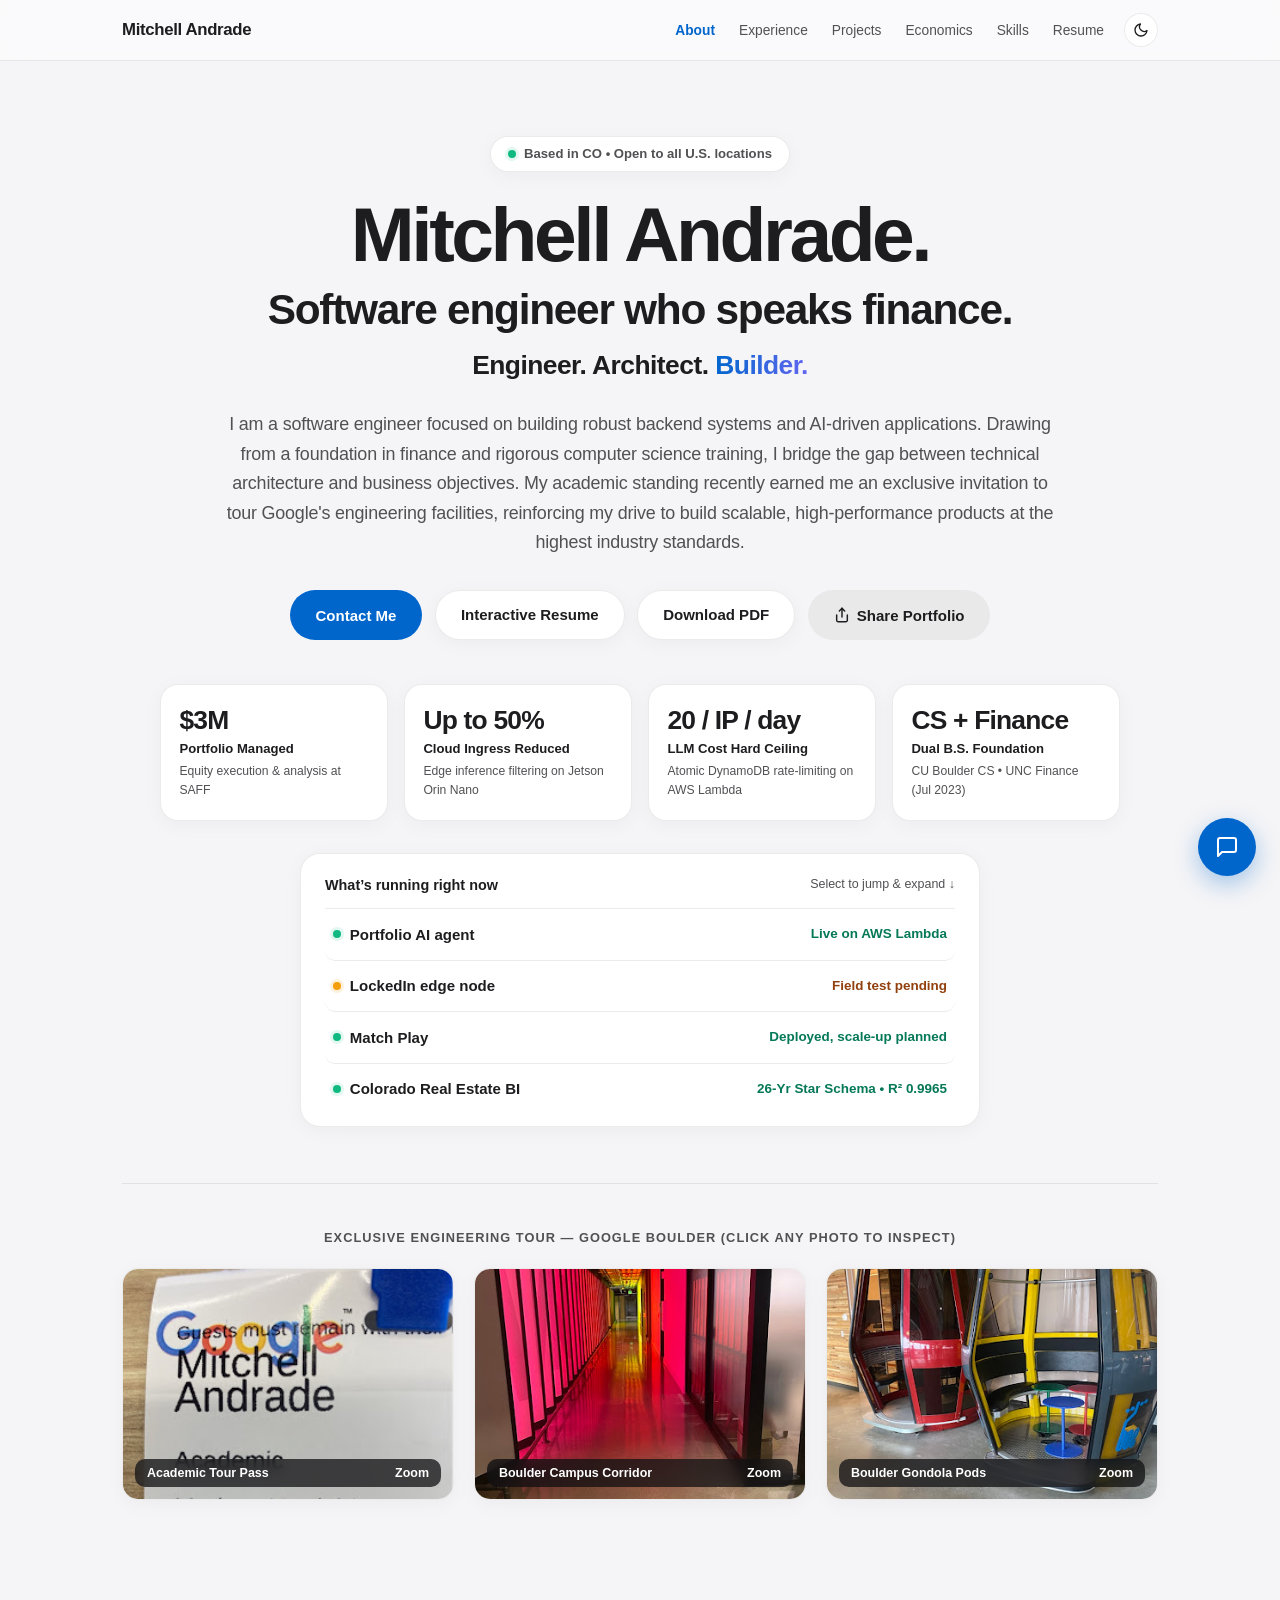
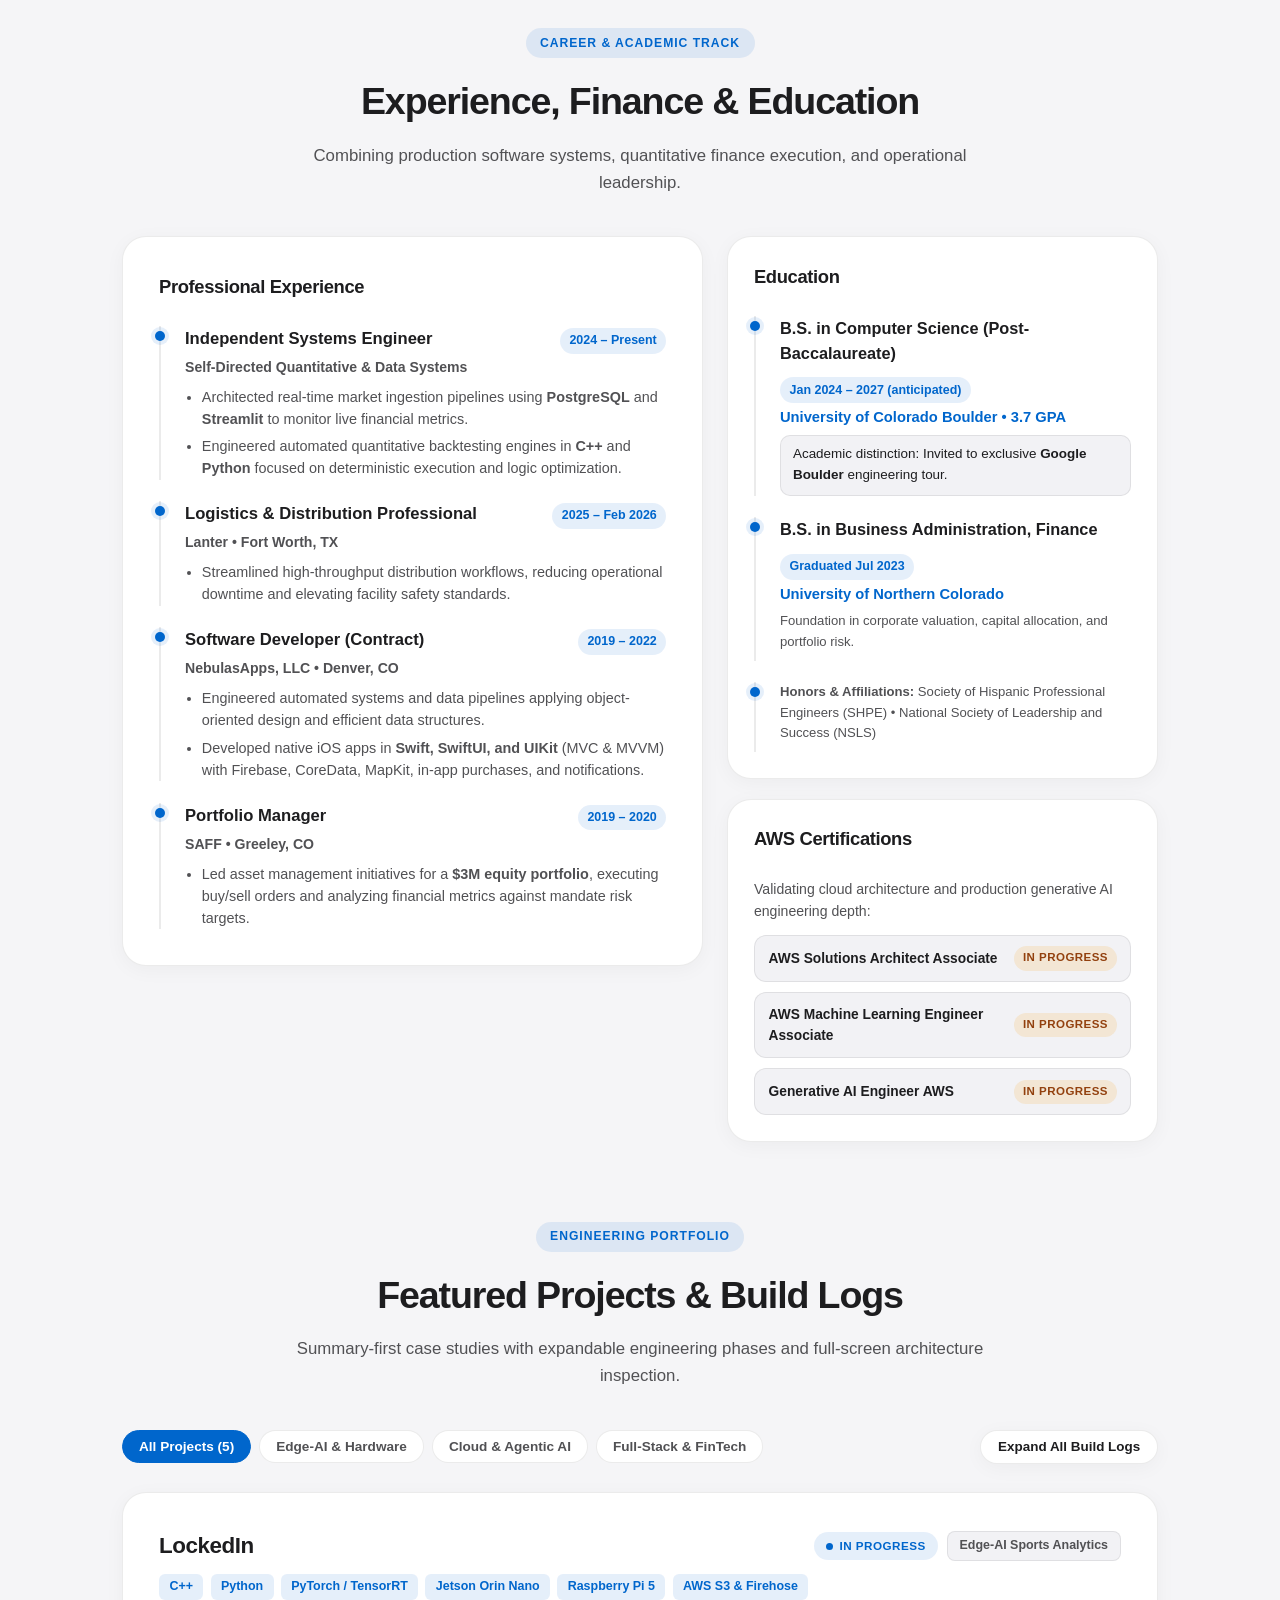
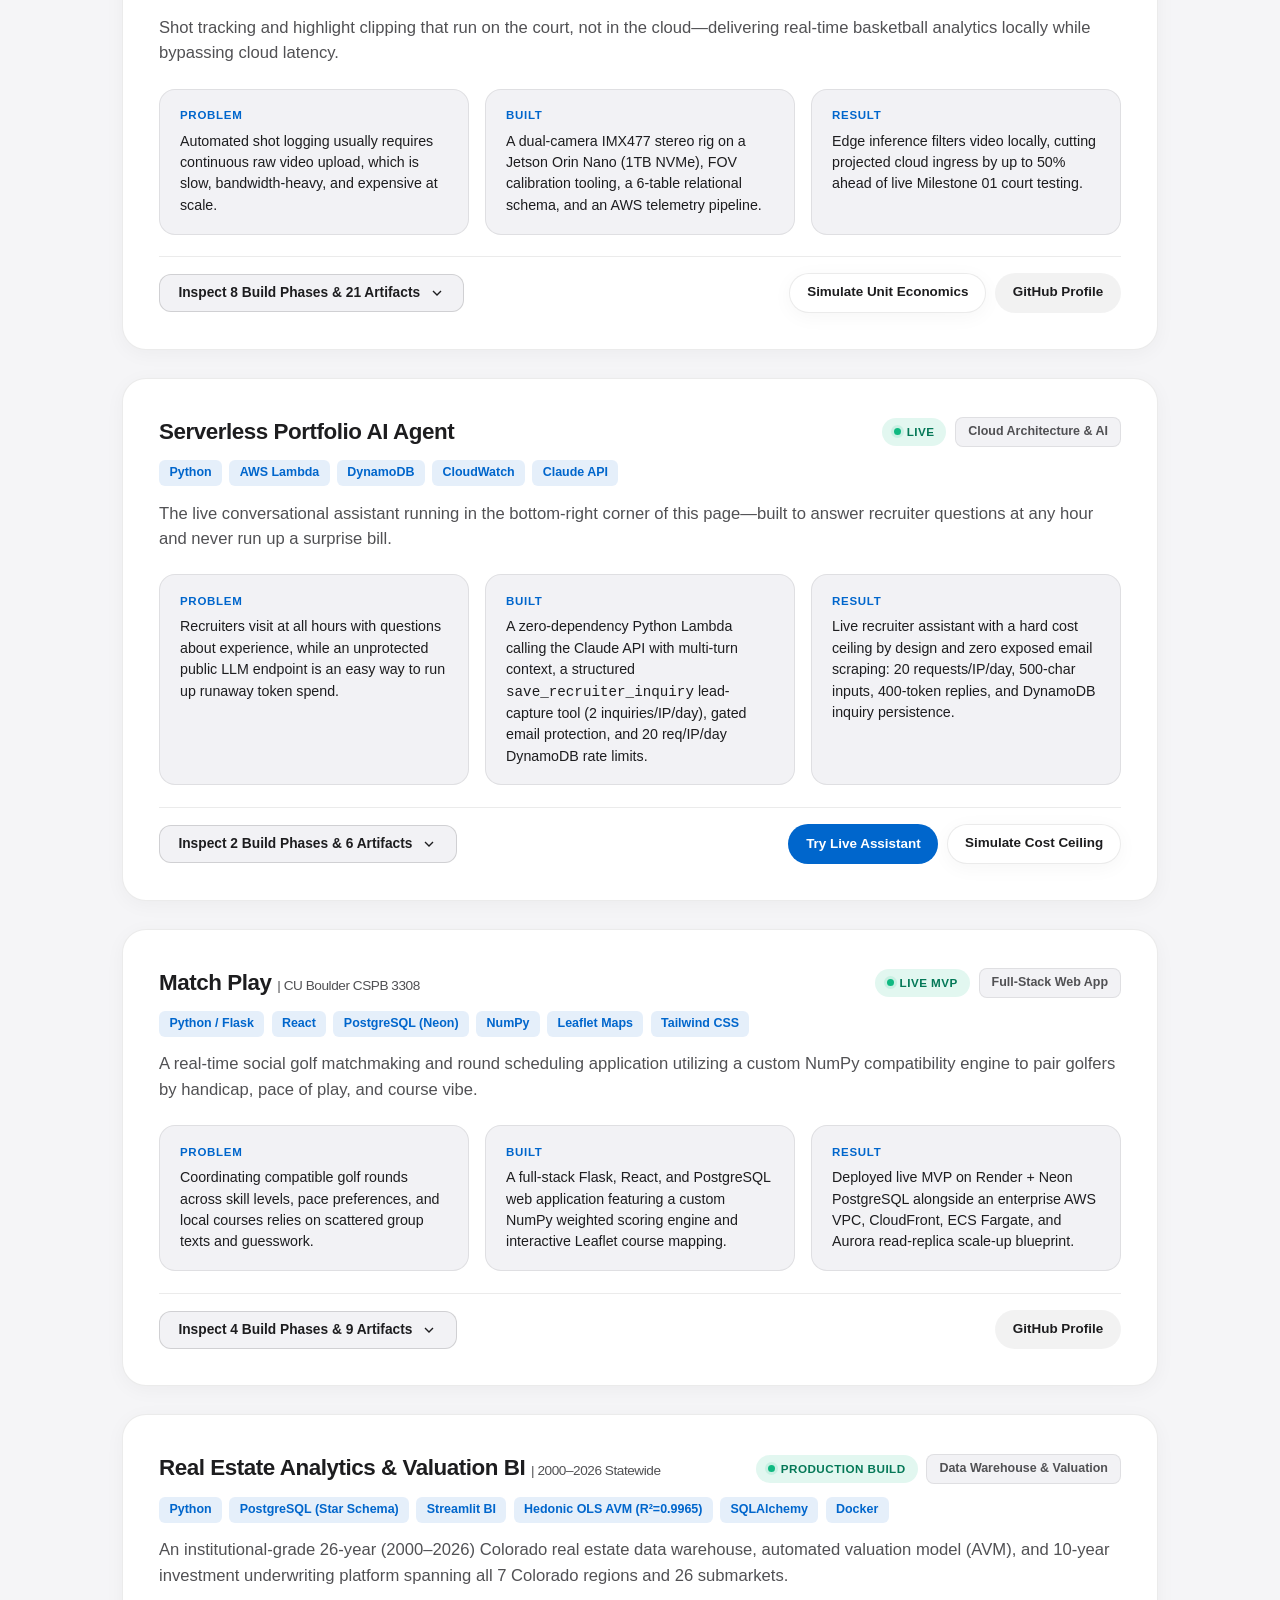
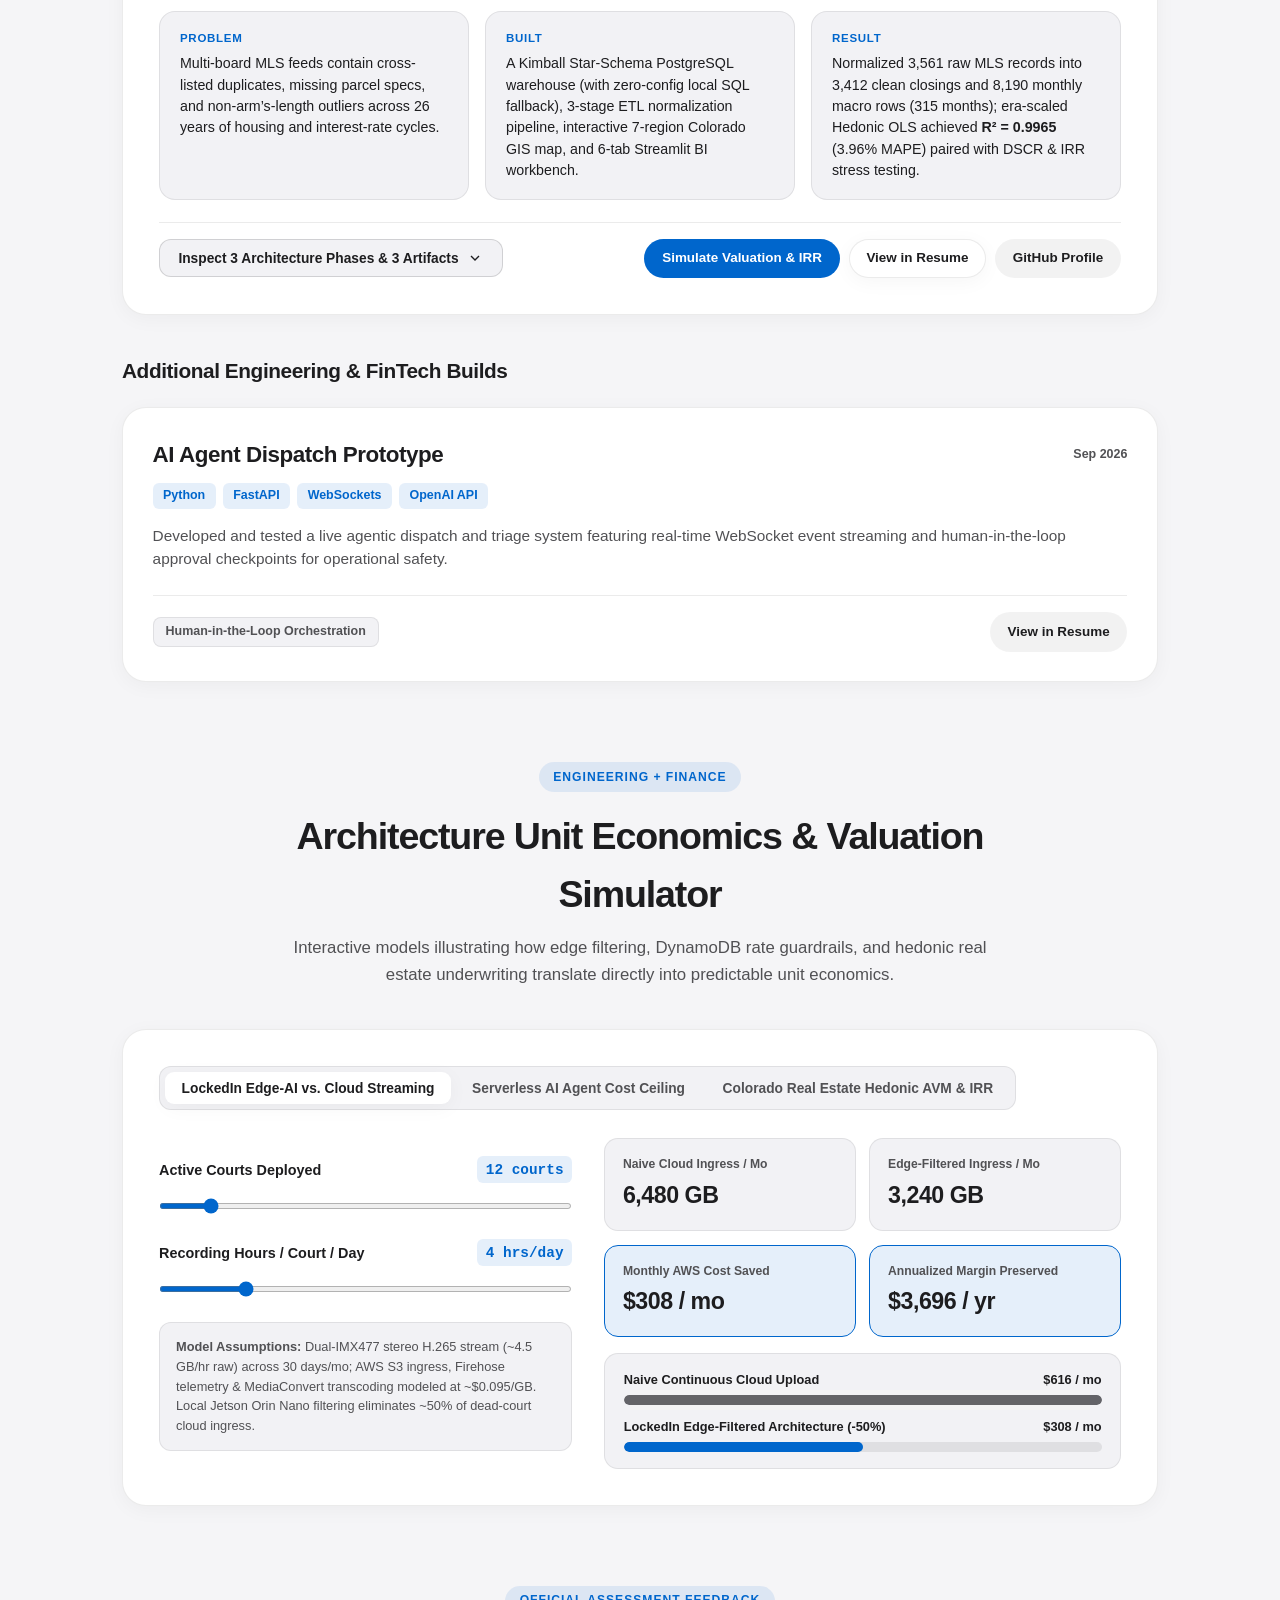
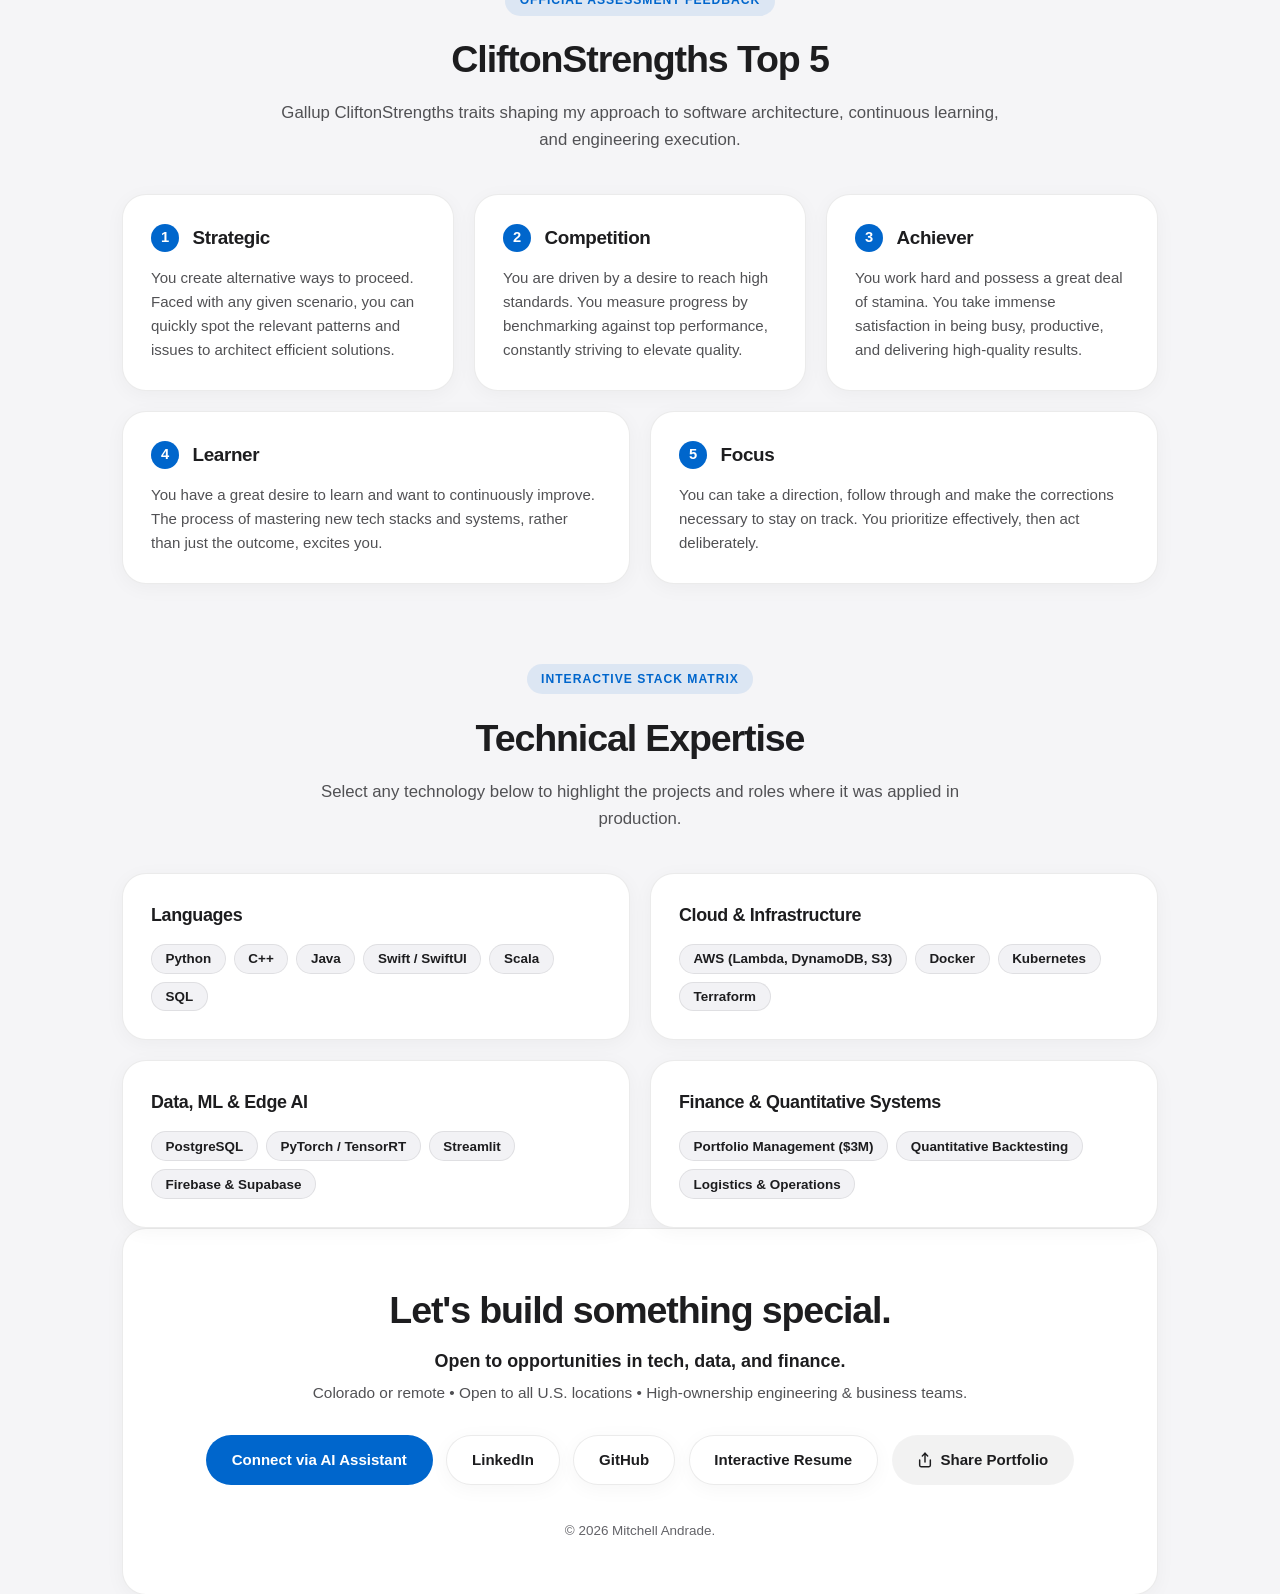
==== commit 31f5c715: "Adding societies and GPA to website and resume" ====
--- a/index.html
+++ b/index.html
@@ -275,7 +275,7 @@
                                     <h4 class="edu-degree">B.S. in Computer Science (Post-Baccalaureate)</h4>
                                     <span class="timeline-period">Jan 2024 &ndash; 2027 (anticipated)</span>
                                 </div>
-                                <div class="edu-school">University of Colorado Boulder</div>
+                                <div class="edu-school">University of Colorado Boulder &bull; 3.7 GPA</div>
                                 <div class="edu-highlight">Academic distinction: Invited to exclusive <strong>Google Boulder</strong> engineering tour.</div>
                             </div>
 
@@ -286,6 +286,10 @@
                                 </div>
                                 <div class="edu-school">University of Northern Colorado</div>
                                 <div class="edu-meta">Foundation in corporate valuation, capital allocation, and portfolio risk.</div>
+                            </div>
+
+                            <div class="timeline-item">
+                                <div class="edu-meta"><strong>Honors &amp; Affiliations:</strong> Society of Hispanic Professional Engineers (SHPE) &bull; National Society of Leadership and Success (NSLS)</div>
                             </div>
                         </div>
                     </div>
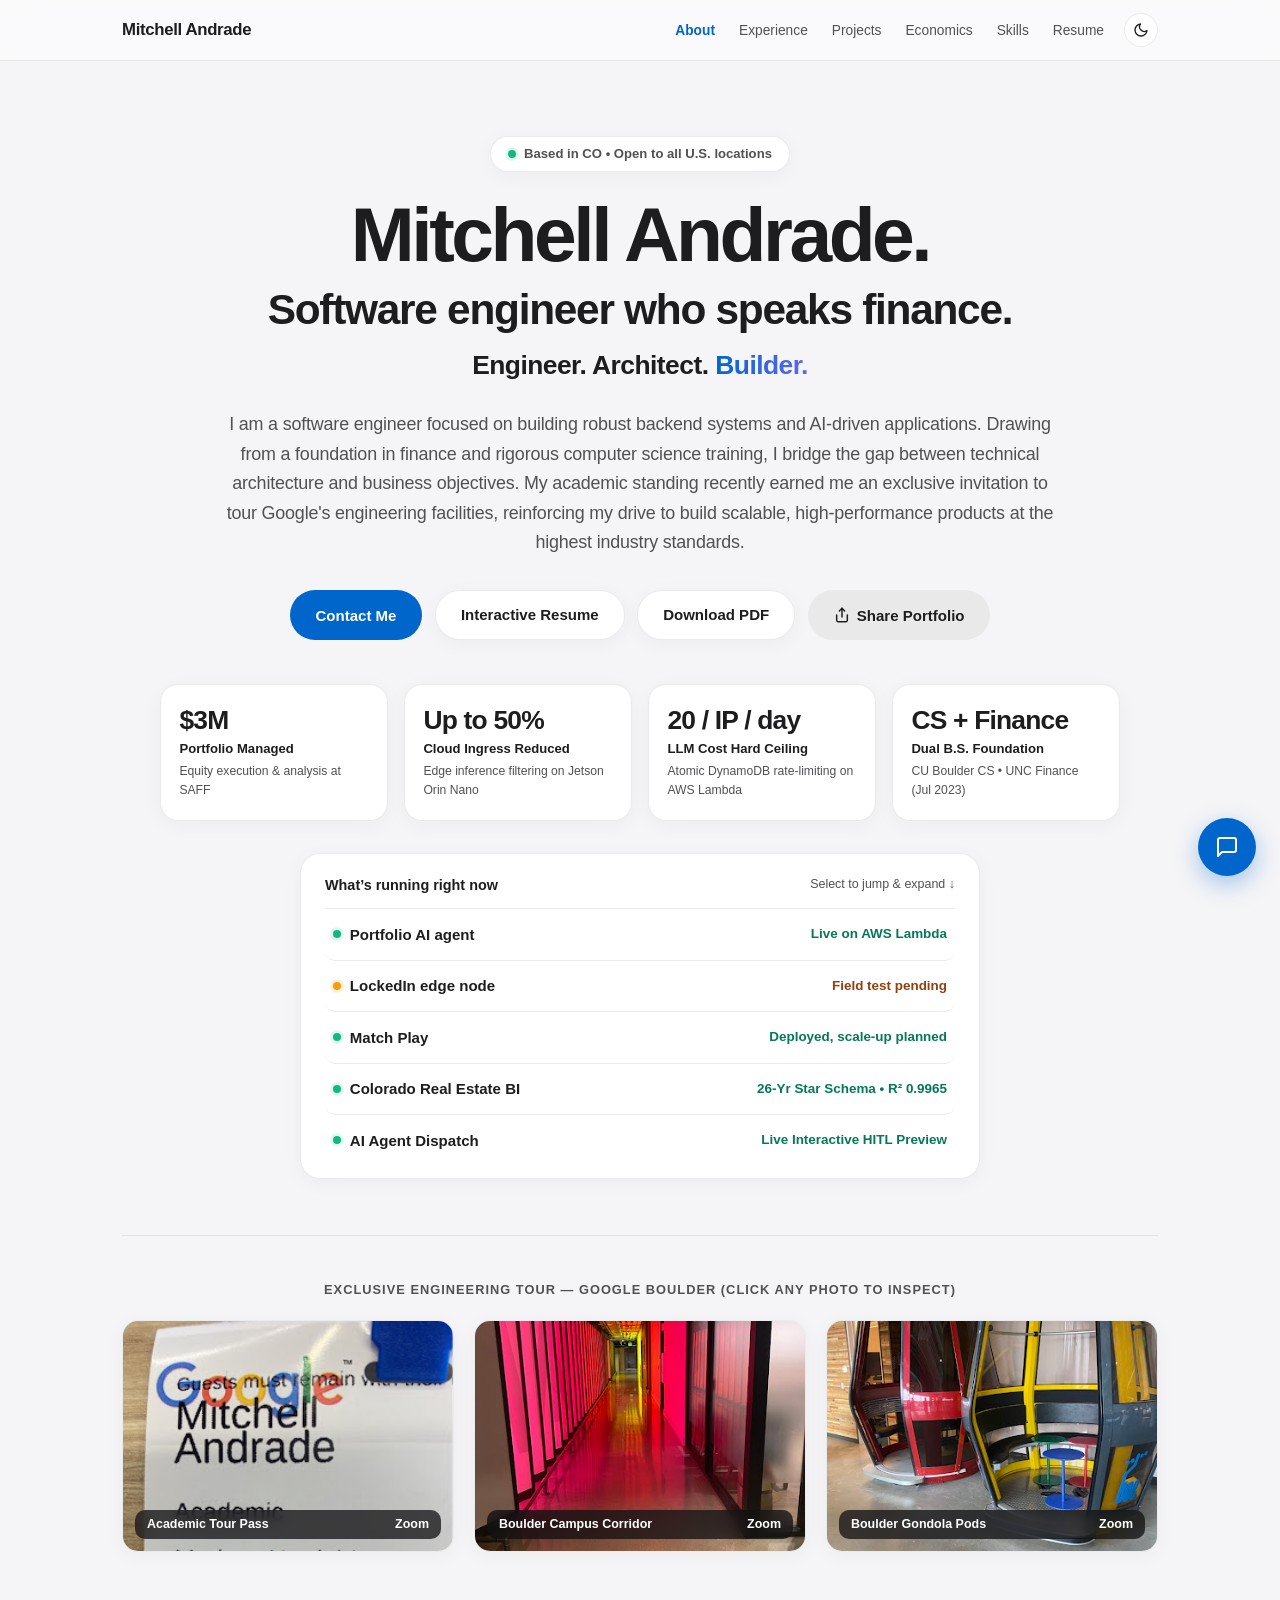
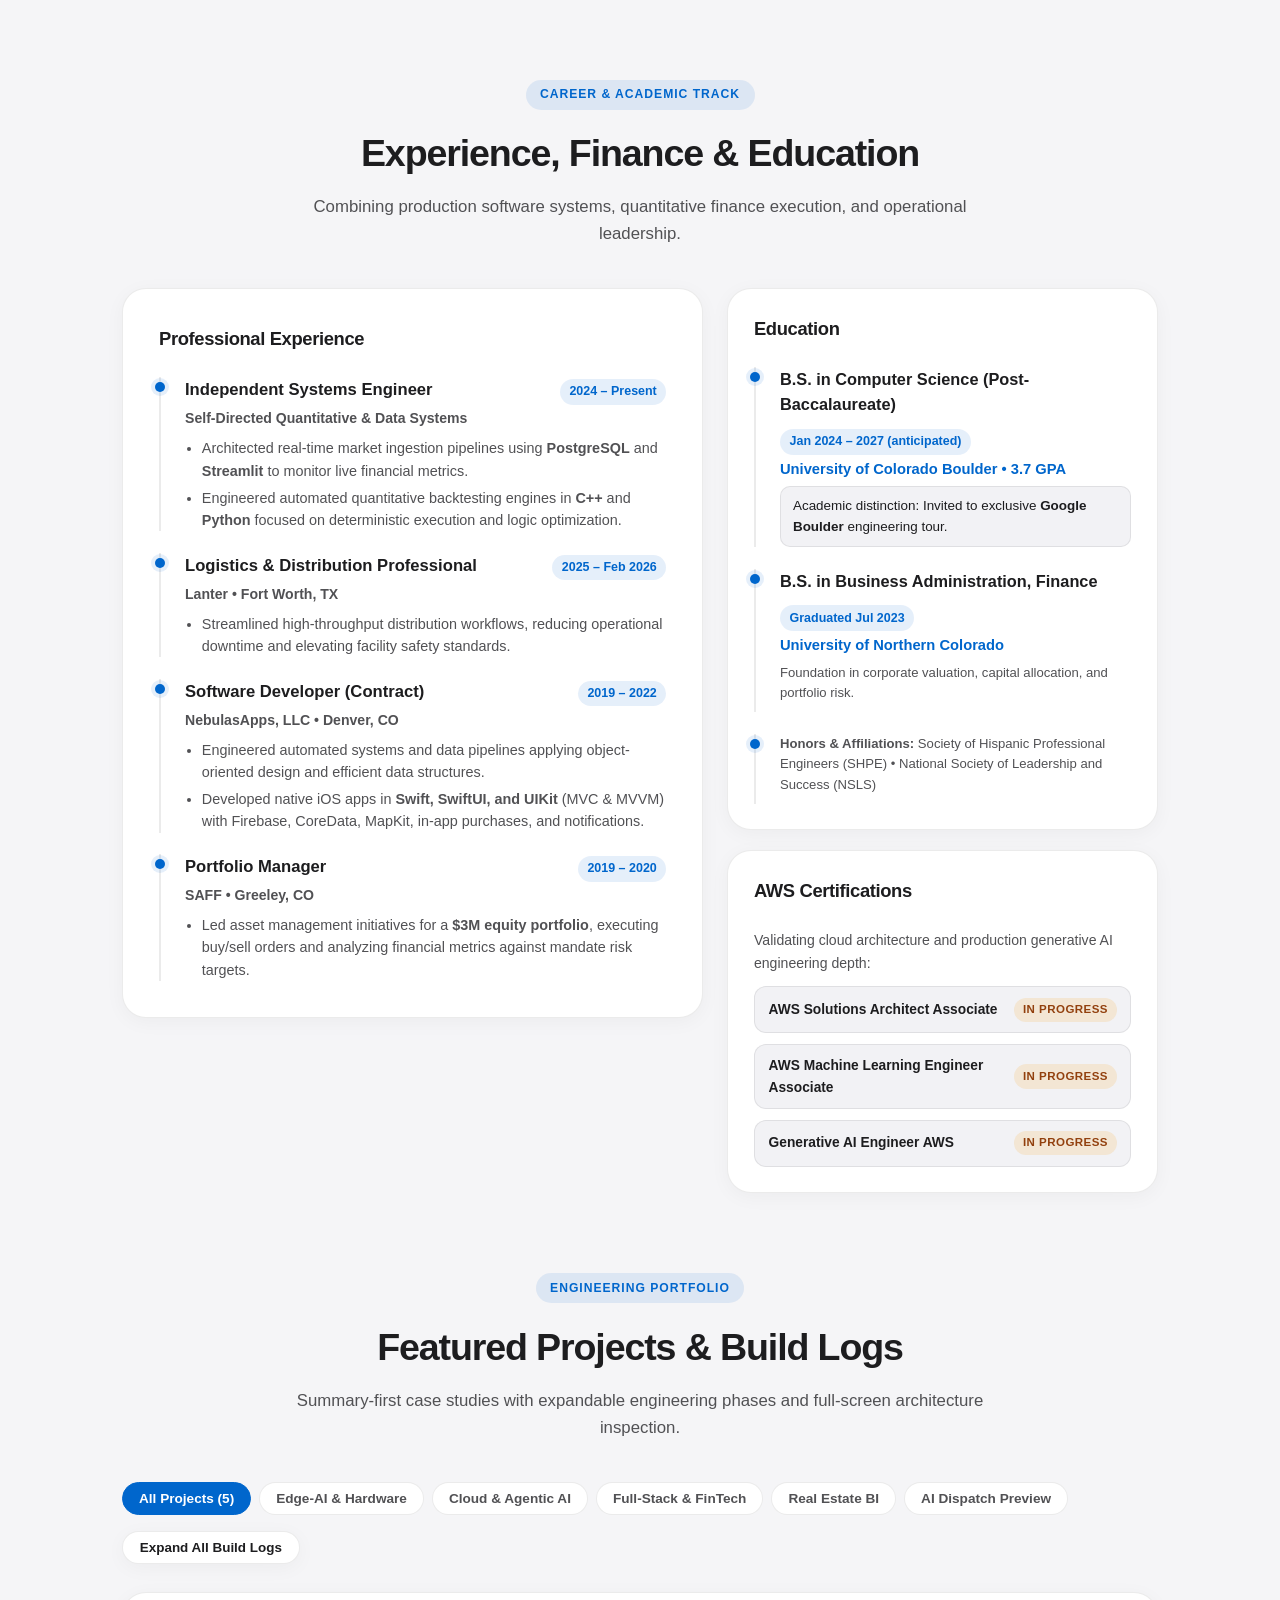
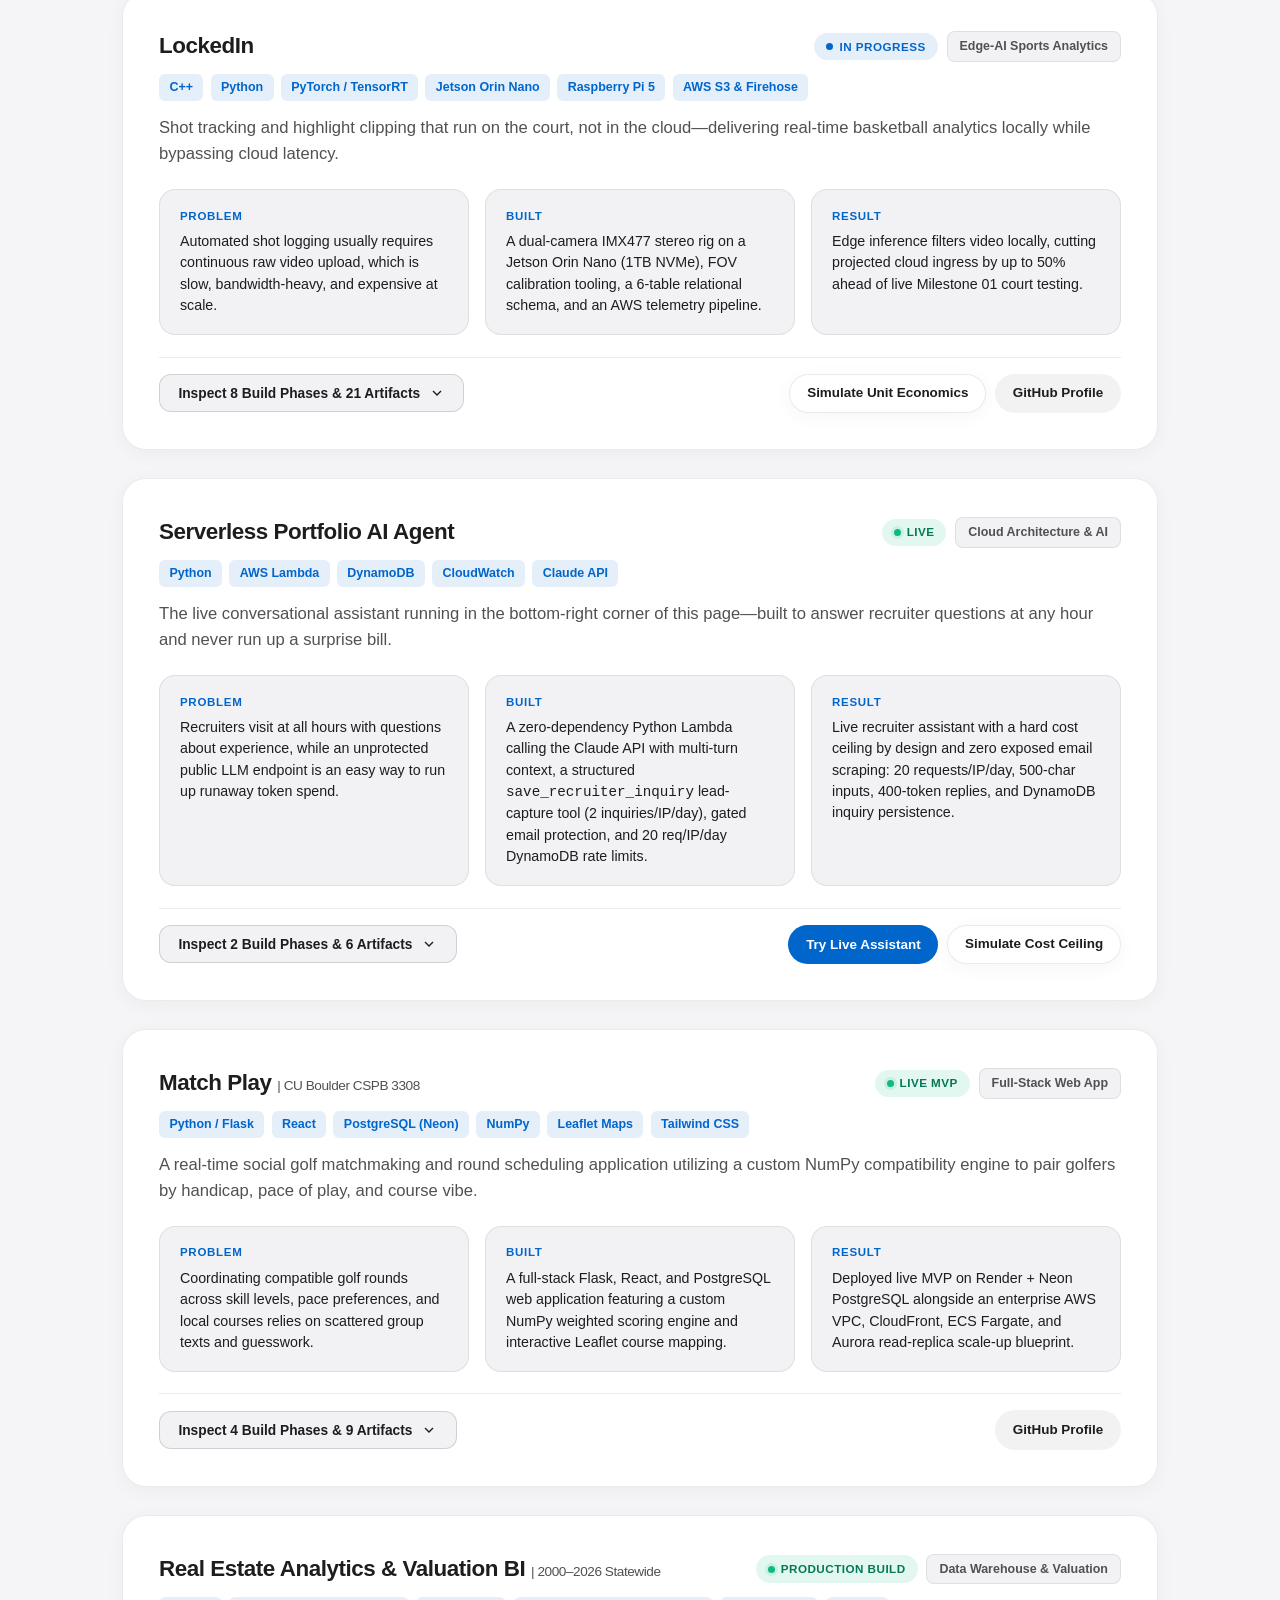
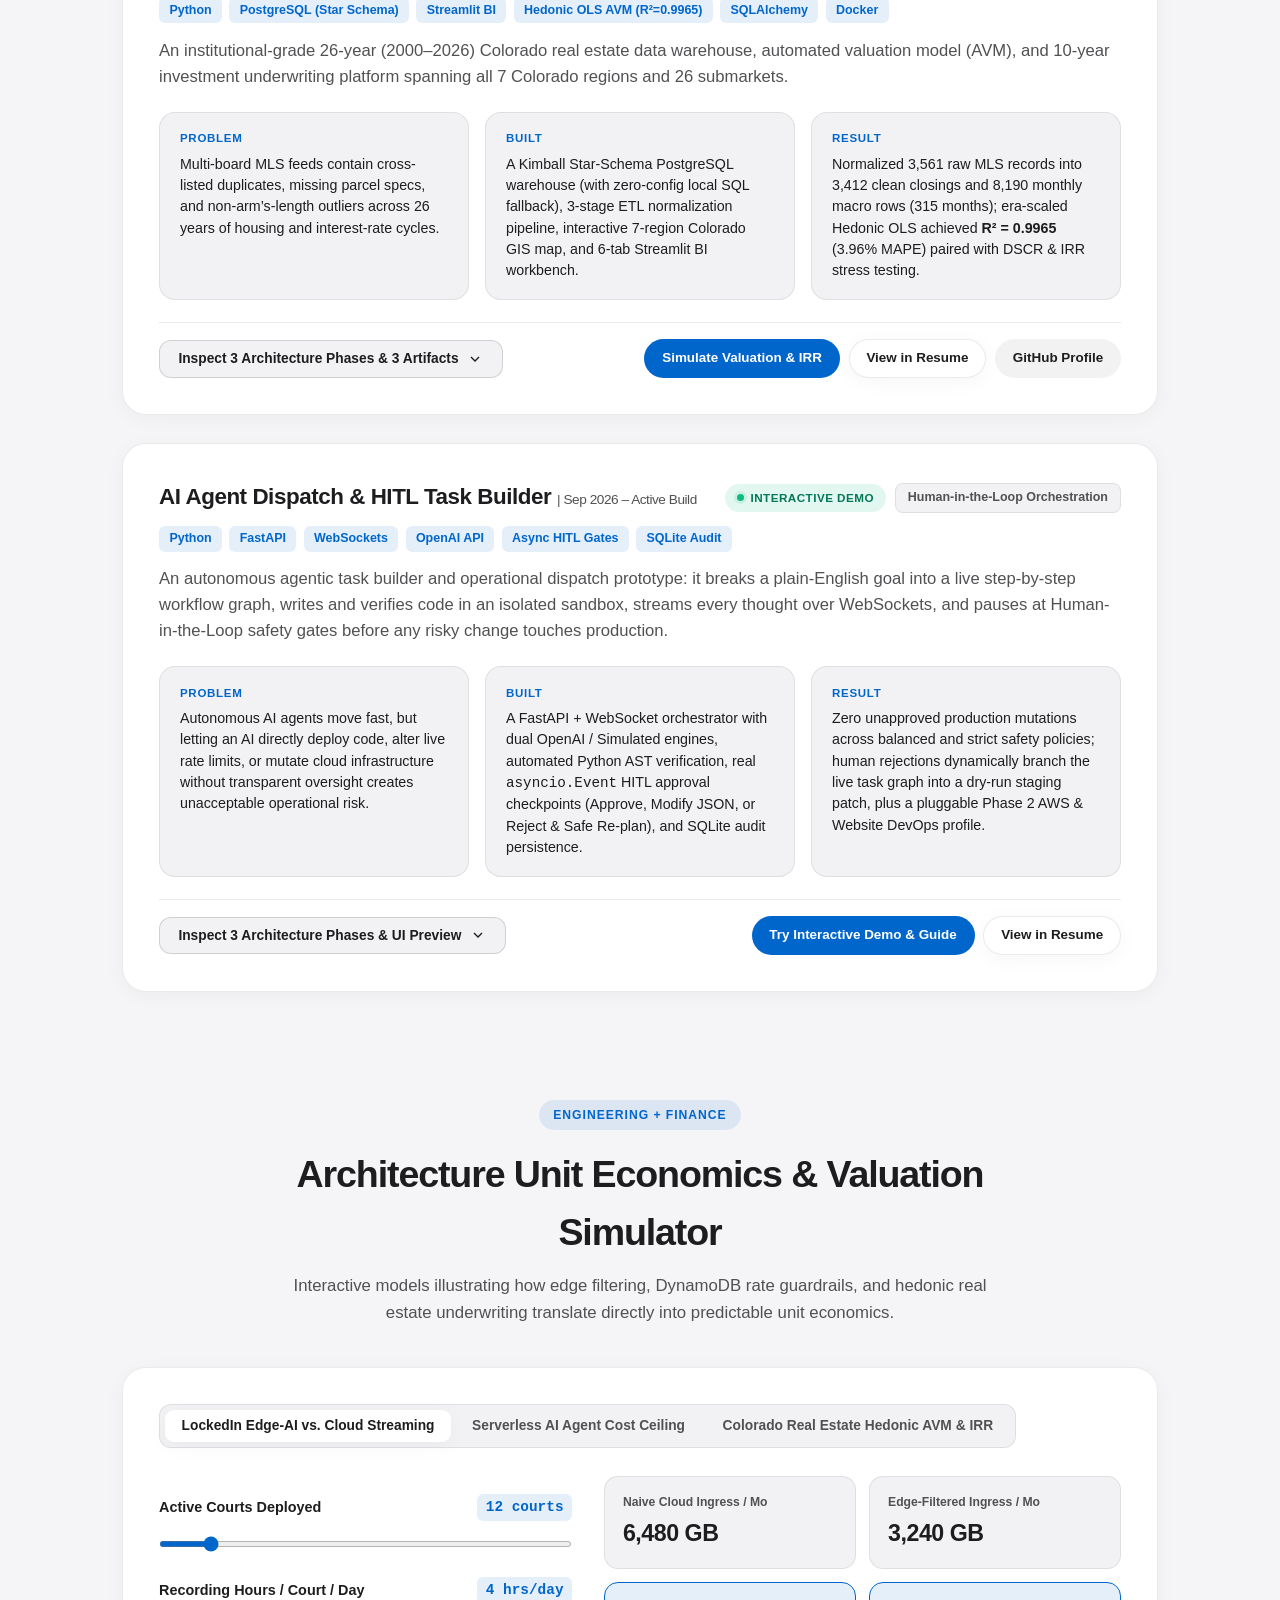
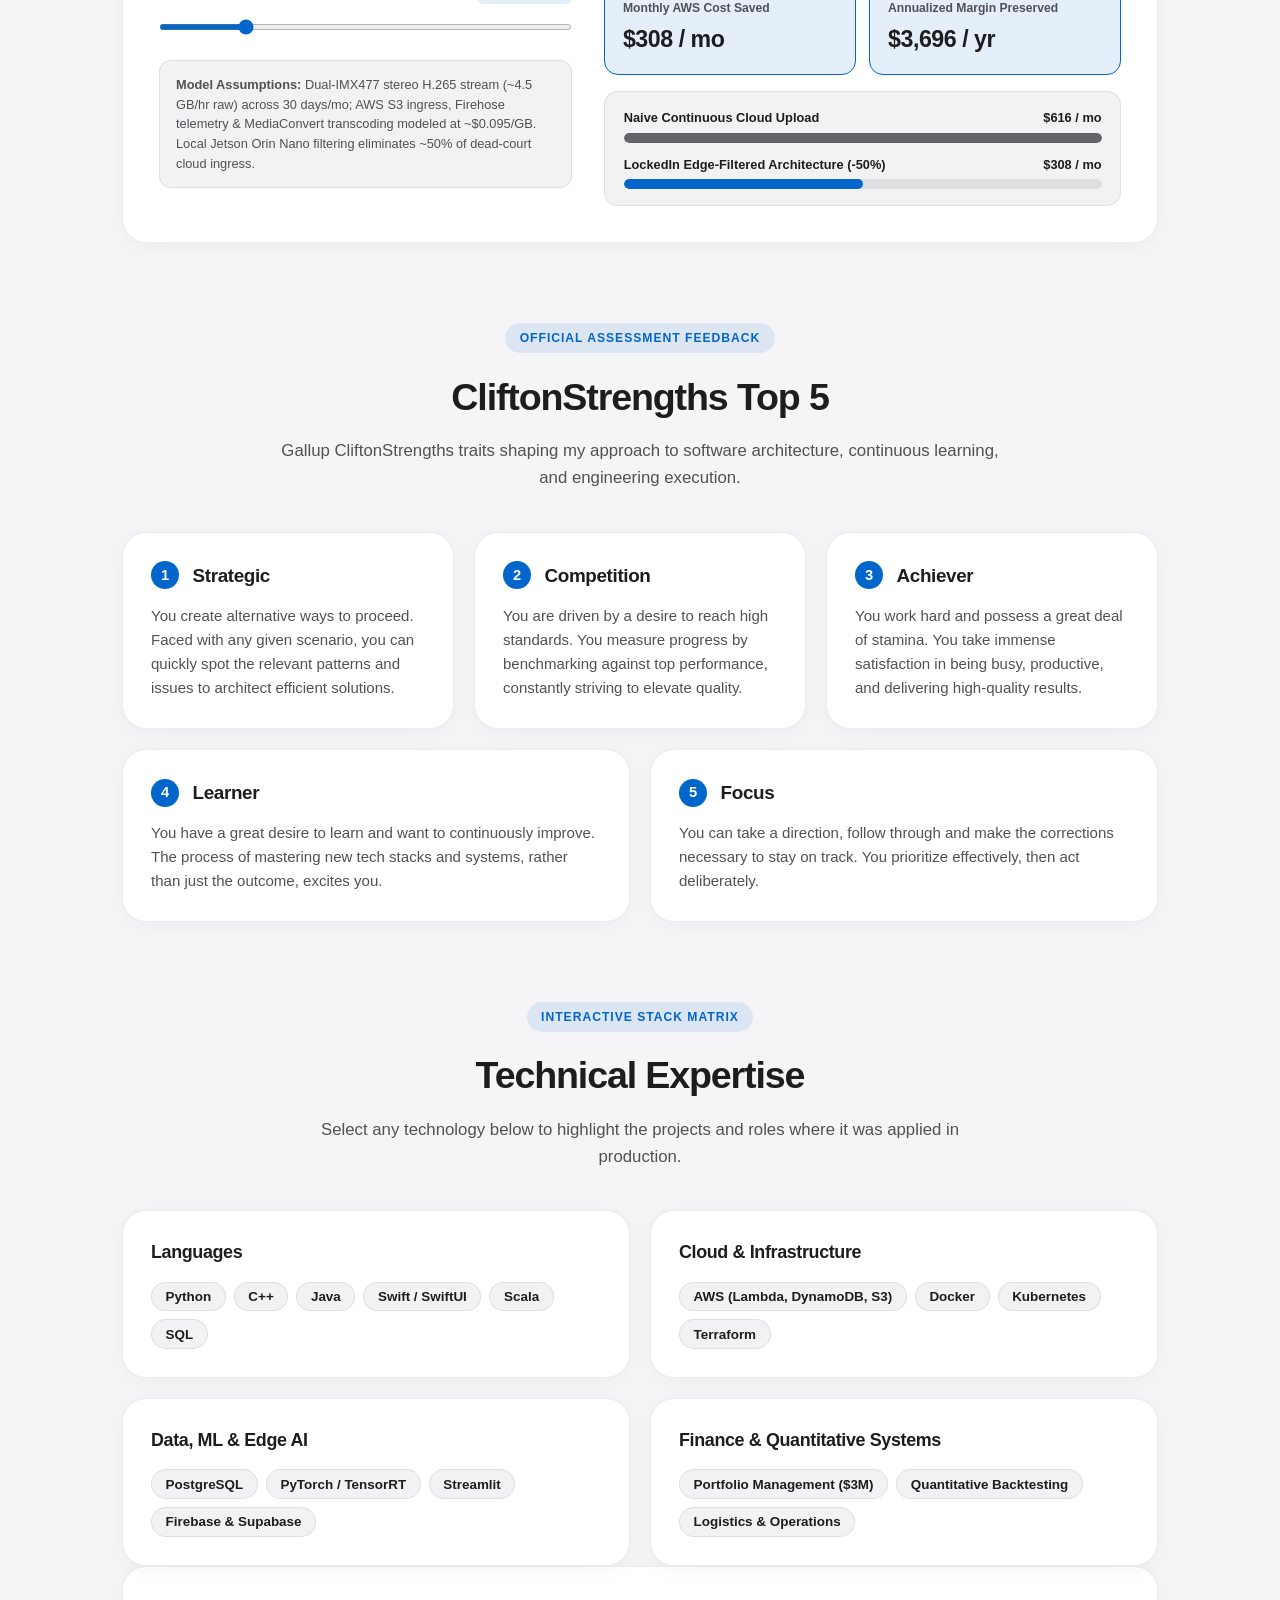
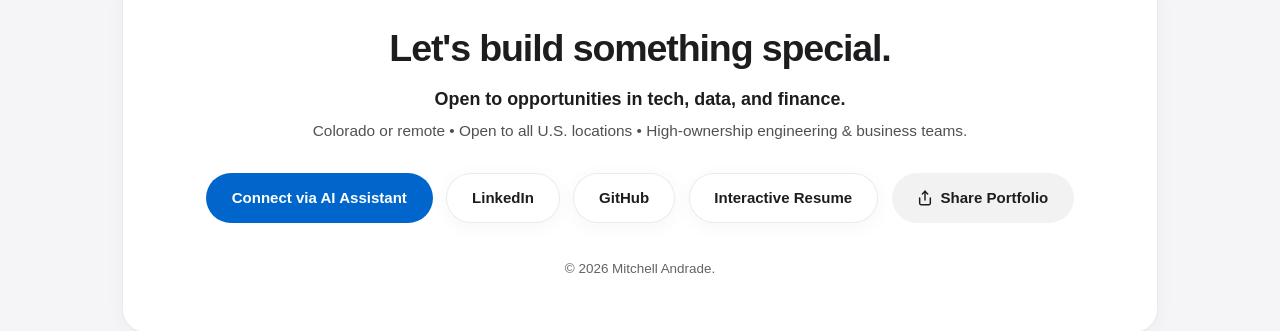
==== commit dbb0dbf4: "Add AI Agent Dispatch showcase, interactive HITL demo, and project filter pills" ====
--- a/index.html
+++ b/index.html
@@ -159,6 +159,13 @@
                             Colorado Real Estate BI
                         </span>
                         <span class="status-row-state state-live">26-Yr Star Schema &bull; R&sup2; 0.9965</span>
+                    </a>
+                    <a href="#project-dispatch" class="status-row" data-jump-project="project-dispatch">
+                        <span class="status-row-name">
+                            <span class="pulse-dot pulse-live" aria-hidden="true"></span>
+                            AI Agent Dispatch
+                        </span>
+                        <span class="status-row-state state-live">Live Interactive HITL Preview</span>
                     </a>
                 </div>
             </div>
@@ -334,6 +341,8 @@
                     <button type="button" class="filter-pill" data-filter="edge">Edge-AI &amp; Hardware</button>
                     <button type="button" class="filter-pill" data-filter="cloud">Cloud &amp; Agentic AI</button>
                     <button type="button" class="filter-pill" data-filter="fullstack">Full-Stack &amp; FinTech</button>
+                    <button type="button" class="filter-pill" data-filter="realestate">Real Estate BI</button>
+                    <button type="button" class="filter-pill" data-filter="dispatch">AI Dispatch Preview</button>
                 </div>
                 <button type="button" id="toggle-all-phases" class="btn btn-secondary btn-sm">
                     Expand All Build Logs
@@ -919,7 +928,7 @@
             </article>
 
             <!-- Project 4: Real Estate Analytics Dashboard -->
-            <article id="project-realestate" class="card featured-card" data-category="fullstack" data-skills="python postgresql streamlit sql finance">
+            <article id="project-realestate" class="card featured-card" data-category="fullstack realestate" data-skills="python postgresql streamlit sql finance">
                 <div class="card-header">
                     <h3>Real Estate Analytics &amp; Valuation BI <span style="font-size: 0.85rem; font-weight: 500; color: var(--text-secondary);">| 2000&ndash;2026 Statewide</span></h3>
                     <div class="badge-group">
@@ -1022,31 +1031,94 @@
                 </div>
             </article>
 
-            <!-- Additional Resume Projects -->
-            <h3 class="subprojects-heading">Additional Engineering &amp; FinTech Builds</h3>
-            <div class="mini-projects-grid">
-                <article class="card mini-project-card" style="grid-column: 1 / -1;" data-category="cloud" data-skills="python">
-                    <div>
-                        <div class="card-header">
-                            <h3>AI Agent Dispatch Prototype</h3>
-                            <span class="mini-project-meta">Sep 2026</span>
-                        </div>
-                        <div class="tech-stack-pills">
-                            <span class="tech-chip">Python</span>
-                            <span class="tech-chip">FastAPI</span>
-                            <span class="tech-chip">WebSockets</span>
-                            <span class="tech-chip">OpenAI API</span>
-                        </div>
-                        <p class="project-desc" style="margin-bottom: 0; font-size: 0.96rem;">
-                            Developed and tested a live agentic dispatch and triage system featuring real-time WebSocket event streaming and human-in-the-loop approval checkpoints for operational safety.
-                        </p>
-                    </div>
-                    <div class="project-actions-row" style="margin-top: 0.5rem;">
+            <!-- Project 5: AI Agent Dispatch & HITL Task Builder -->
+            <article id="project-dispatch" class="card featured-card" data-category="cloud dispatch" data-skills="python aws">
+                <div class="card-header">
+                    <h3>AI Agent Dispatch &amp; HITL Task Builder <span style="font-size: 0.85rem; font-weight: 500; color: var(--text-secondary);">| Sep 2026 &ndash; Active Build</span></h3>
+                    <div class="badge-group">
+                        <span class="status-pill status-live"><span class="status-dot" aria-hidden="true"></span> Interactive Demo</span>
                         <span class="badge">Human-in-the-Loop Orchestration</span>
-                        <a href="resume.html" class="btn btn-ghost btn-sm">View in Resume</a>
-                    </div>
-                </article>
-            </div>
+                    </div>
+                </div>
+
+                <div class="tech-stack-pills">
+                    <span class="tech-chip">Python</span>
+                    <span class="tech-chip">FastAPI</span>
+                    <span class="tech-chip">WebSockets</span>
+                    <span class="tech-chip">OpenAI API</span>
+                    <span class="tech-chip">Async HITL Gates</span>
+                    <span class="tech-chip">SQLite Audit</span>
+                </div>
+
+                <p class="project-desc">
+                    An autonomous agentic task builder and operational dispatch prototype: it breaks a plain-English goal into a live step-by-step workflow graph, writes and verifies code in an isolated sandbox, streams every thought over WebSockets, and pauses at Human-in-the-Loop safety gates before any risky change touches production.
+                </p>
+
+                <div class="pbr-grid">
+                    <div class="pbr-box">
+                        <span class="pbr-label">Problem</span>
+                        <p>Autonomous AI agents move fast, but letting an AI directly deploy code, alter live rate limits, or mutate cloud infrastructure without transparent oversight creates unacceptable operational risk.</p>
+                    </div>
+                    <div class="pbr-box">
+                        <span class="pbr-label">Built</span>
+                        <p>A FastAPI + WebSocket orchestrator with dual OpenAI / Simulated engines, automated Python AST verification, real <code>asyncio.Event</code> HITL approval checkpoints (Approve, Modify JSON, or Reject &amp; Safe Re-plan), and SQLite audit persistence.</p>
+                    </div>
+                    <div class="pbr-box">
+                        <span class="pbr-label">Result</span>
+                        <p>Zero unapproved production mutations across balanced and strict safety policies; human rejections dynamically branch the live task graph into a dry-run staging patch, plus a pluggable Phase 2 AWS &amp; Website DevOps profile.</p>
+                    </div>
+                </div>
+
+                <div class="project-actions-row">
+                    <button type="button" class="drawer-toggle-btn" aria-expanded="false" aria-controls="drawer-dispatch">
+                        <span>Inspect 3 Architecture Phases &amp; UI Preview</span>
+                        <svg class="drawer-chevron" width="16" height="16" viewBox="0 0 24 24" fill="none" stroke="currentColor" stroke-width="2" aria-hidden="true">
+                            <polyline points="6 9 12 15 18 9"></polyline>
+                        </svg>
+                    </button>
+                    <div class="project-quick-links">
+                        <a href="dispatch.html" class="btn btn-primary btn-sm">Try Interactive Demo &amp; Guide</a>
+                        <a href="resume.html" class="btn btn-secondary btn-sm">View in Resume</a>
+                    </div>
+                </div>
+
+                <div id="drawer-dispatch" class="phases-drawer">
+                    <div class="phases-container">
+                        <div class="phase active-phase">
+                            <div class="phase-indicator"></div>
+                            <div class="phase-details">
+                                <h4>Phase 1: Visual Task DAG Builder &amp; Sandbox Verification</h4>
+                                <p>Streams agent thinking chunks over <code>/ws/runs/{run_id}</code> while dynamically assembling a dependency graph (DAG). Read-only workspace scans, code synthesis, and Python <code>ast.parse()</code> checks run autonomously inside per-run sandboxes.</p>
+                                <div class="hardware-showcase">
+                                    <button type="button" class="media-thumb" data-lightbox-group="dispatch" data-lightbox-src="assets/images/dispatch/mission-control-hitl.png" data-lightbox-title="AI Agent Dispatch &bull; Mission Control" data-lightbox-caption="Live FastAPI + WebSocket Mission Control paused at a Human-in-the-Loop deployment checkpoint">
+                                        <span class="media-thumb-frame">
+                                            <img src="assets/images/dispatch/mission-control-hitl.png" alt="AI Agent Dispatch Mission Control paused at HITL Approval Gate" loading="lazy">
+                                            <span class="zoom-badge">Zoom</span>
+                                        </span>
+                                        <span class="media-thumb-caption">Mission Control &amp; HITL Gate</span>
+                                    </button>
+                                </div>
+                            </div>
+                        </div>
+
+                        <div class="phase active-phase">
+                            <div class="phase-indicator"></div>
+                            <div class="phase-details">
+                                <h4>Phase 2: Async Human-in-the-Loop Gates &amp; Dynamic Safe Re-Planning</h4>
+                                <p><code>SafetyPolicyEngine</code> suspends execution whenever a high-risk tool (e.g., <code>deploy_release</code> or <code>apply_live_config</code>) is reached. Operators can Approve, edit the tool payload JSON on the fly, or Reject &mdash; prompting the agent to splice a non-destructive dry-run fallback node onto the graph.</p>
+                            </div>
+                        </div>
+
+                        <div class="phase active-phase">
+                            <div class="phase-indicator"></div>
+                            <div class="phase-details">
+                                <h4>Phase 3: Extensible AWS &amp; Website DevOps Incident Blueprint</h4>
+                                <p>Built on a pluggable <code>ProfileRegistry</code> contract so the same safety gate and WebSocket UI seamlessly expand into monitoring portfolio uptime, CloudWatch Logs Insights, and Lambda throttles with gated rollbacks.</p>
+                            </div>
+                        </div>
+                    </div>
+                </div>
+            </article>
         </section>
 
         <!-- Interactive Unit Economics & Cost Guardrail Simulator -->
@@ -1512,7 +1584,7 @@
         </div>
     </div>
 
-    <script src="script.js?v=3"></script>
+    <script src="script.js?v=4"></script>
 </body>
 
 </html>
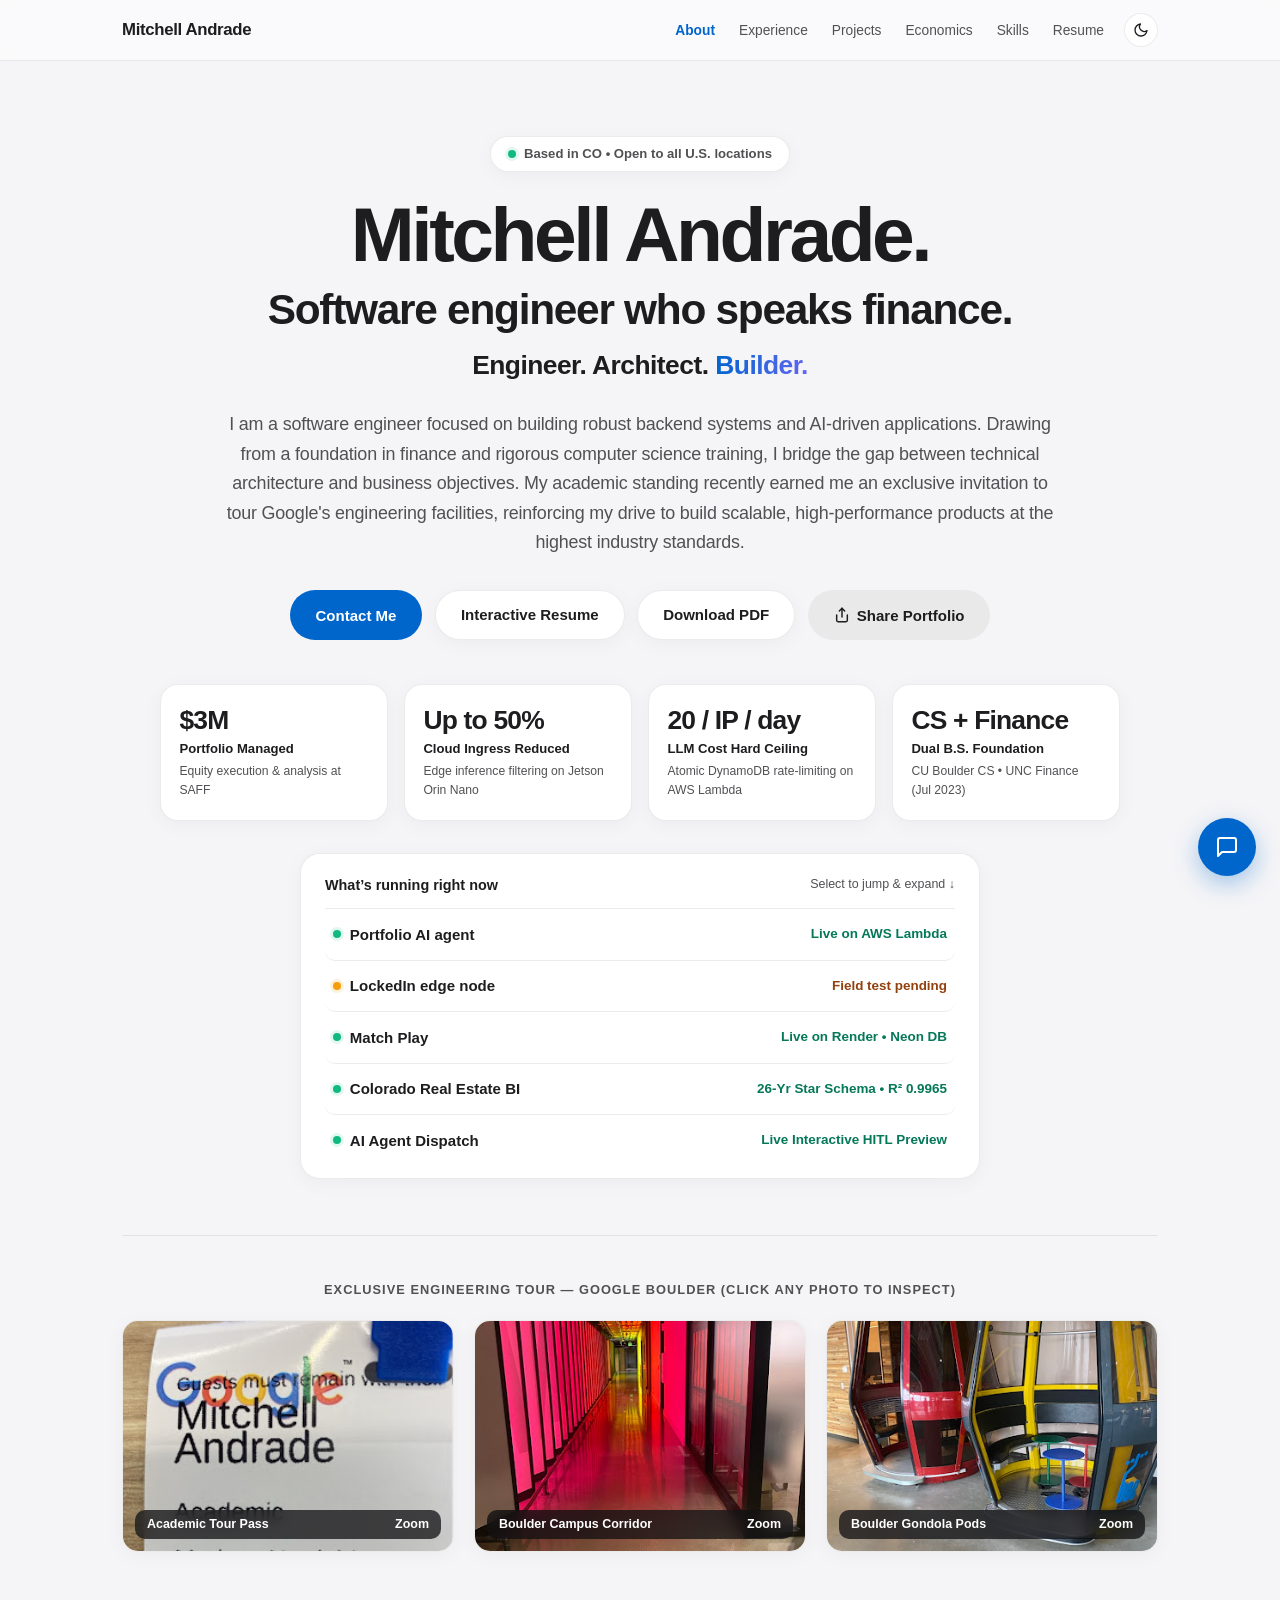
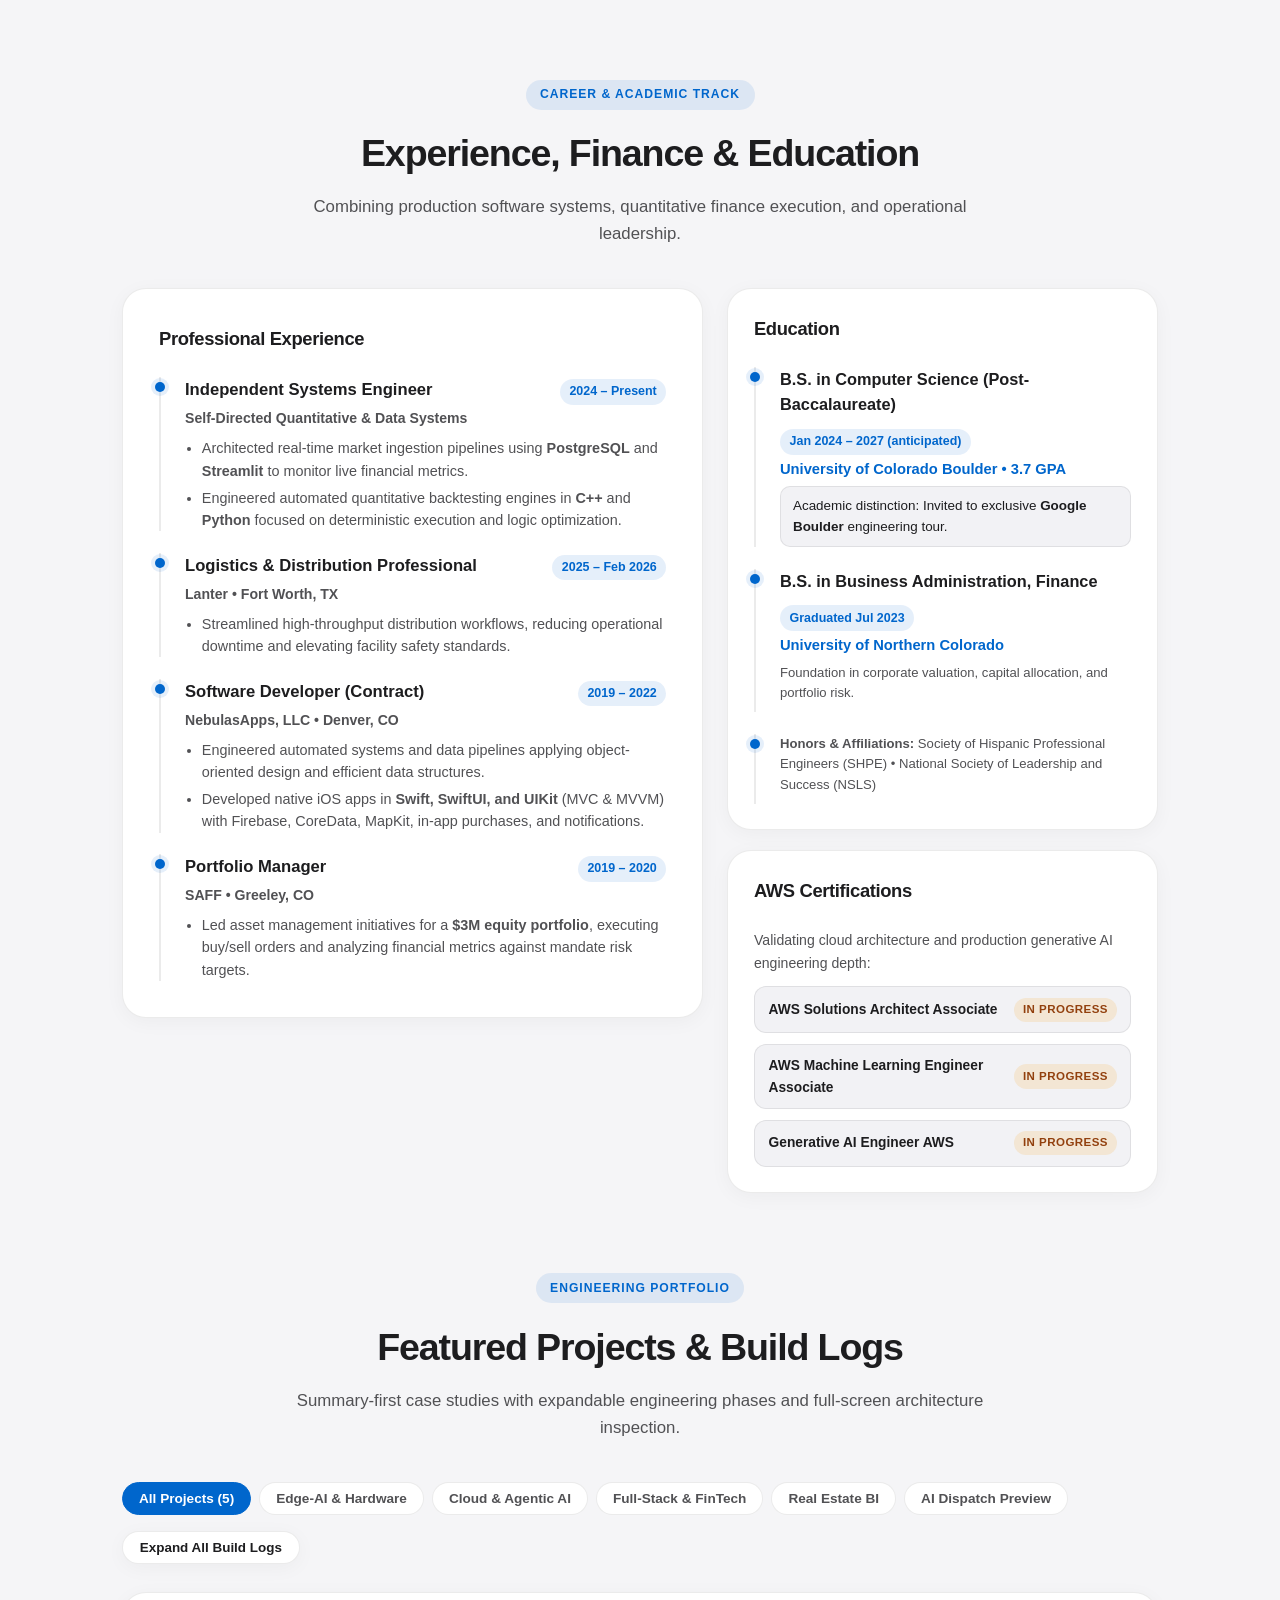
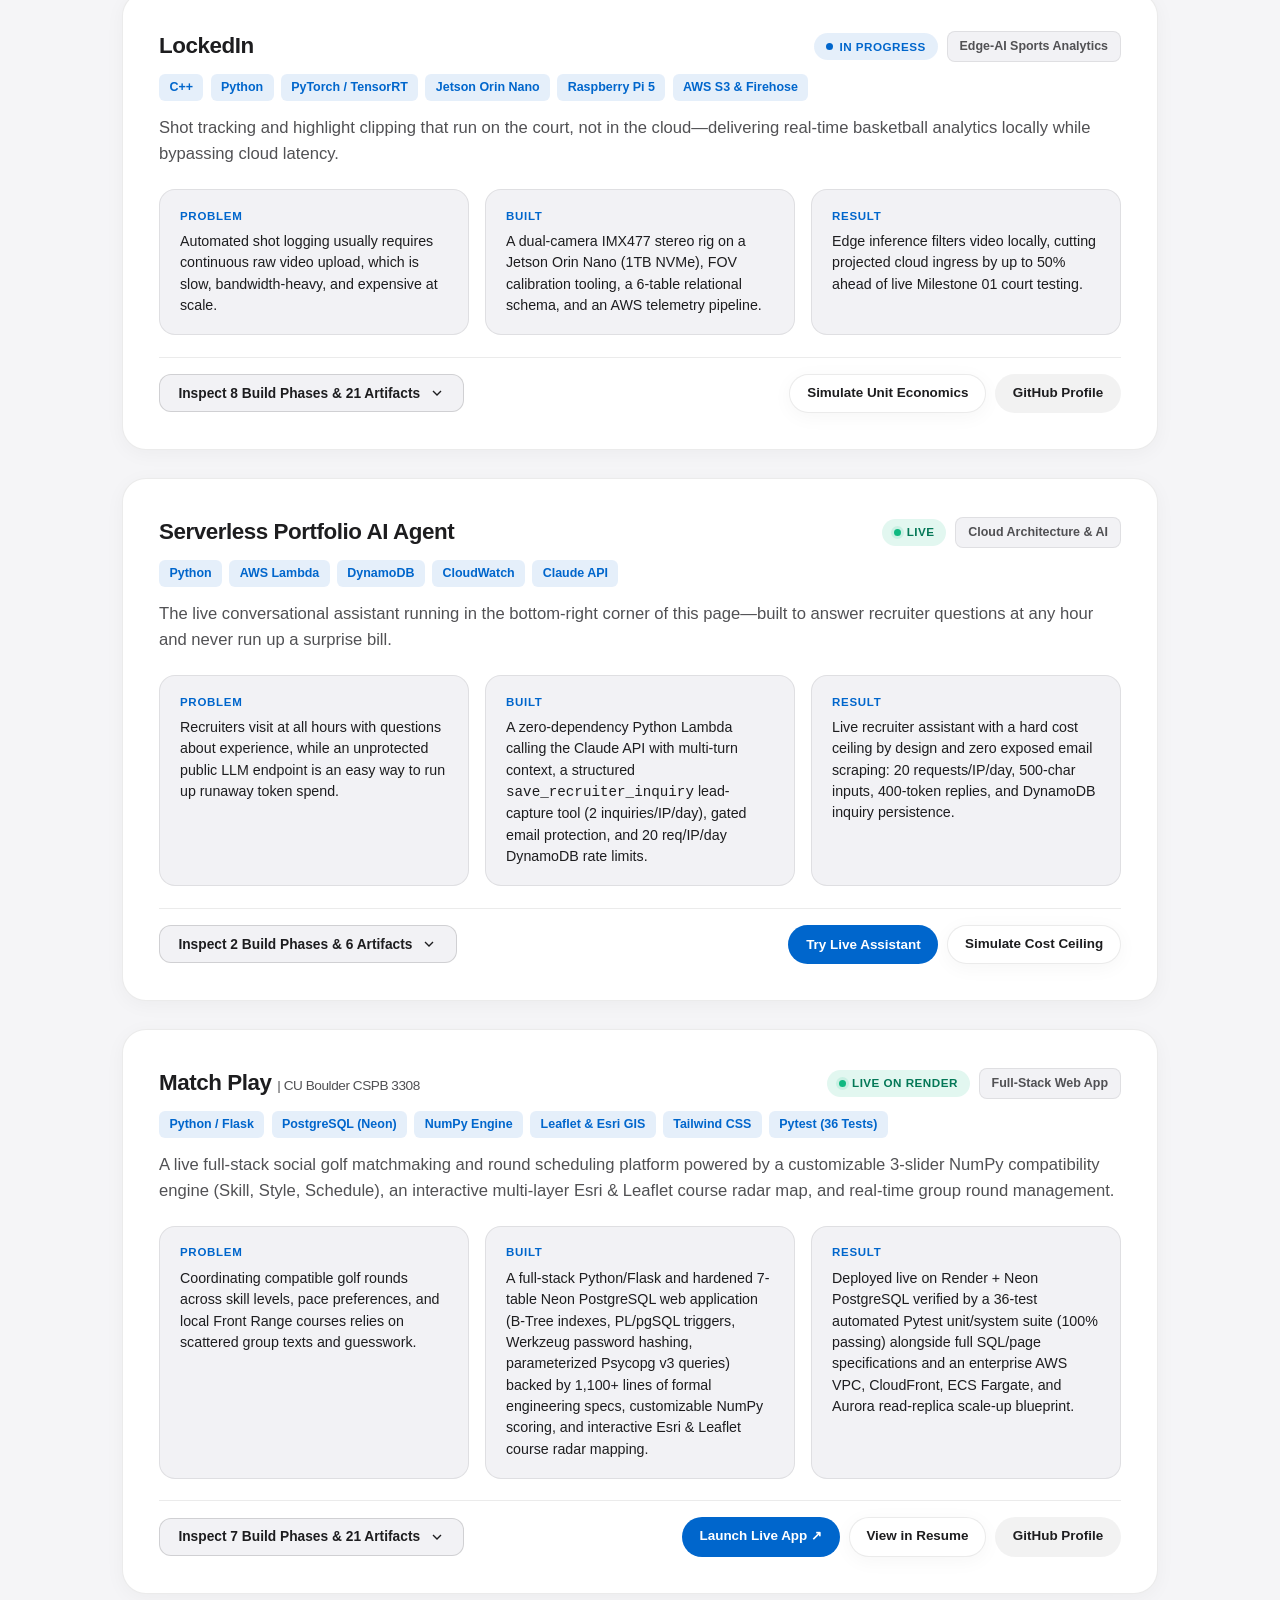
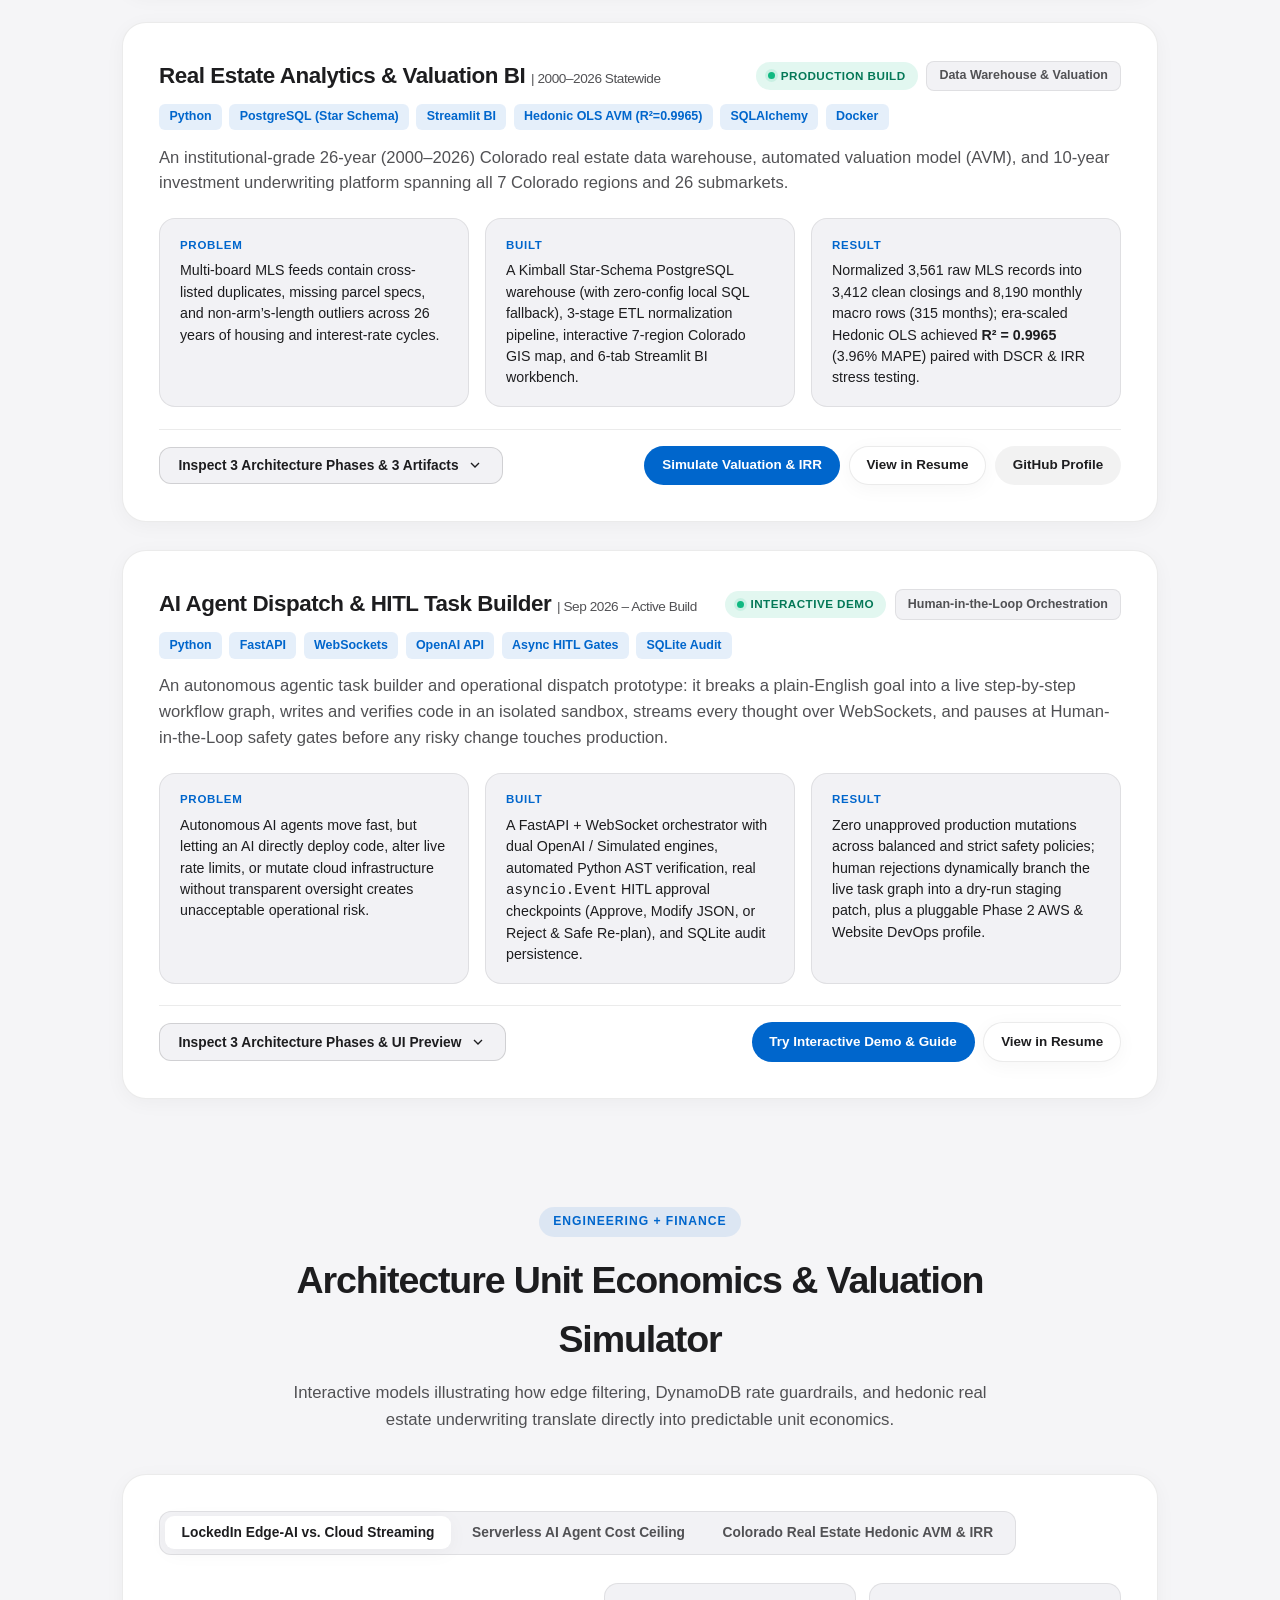
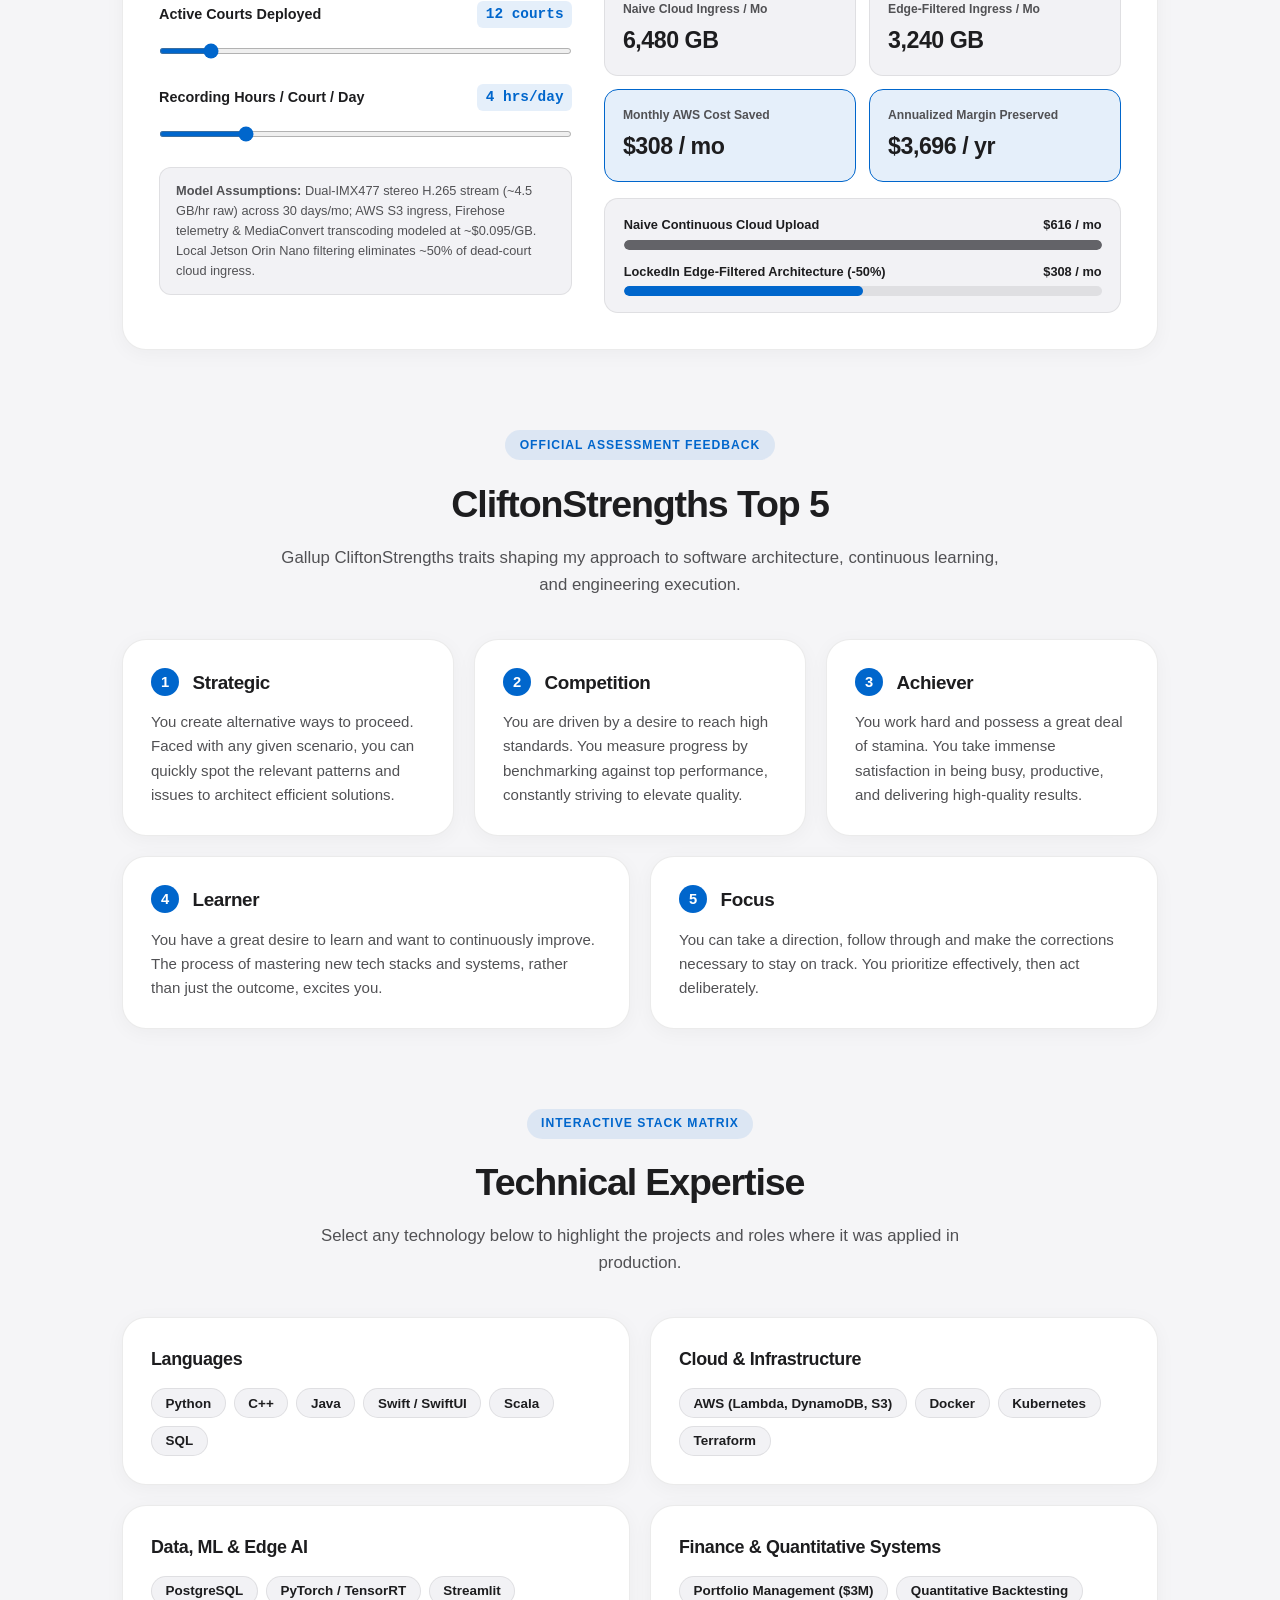
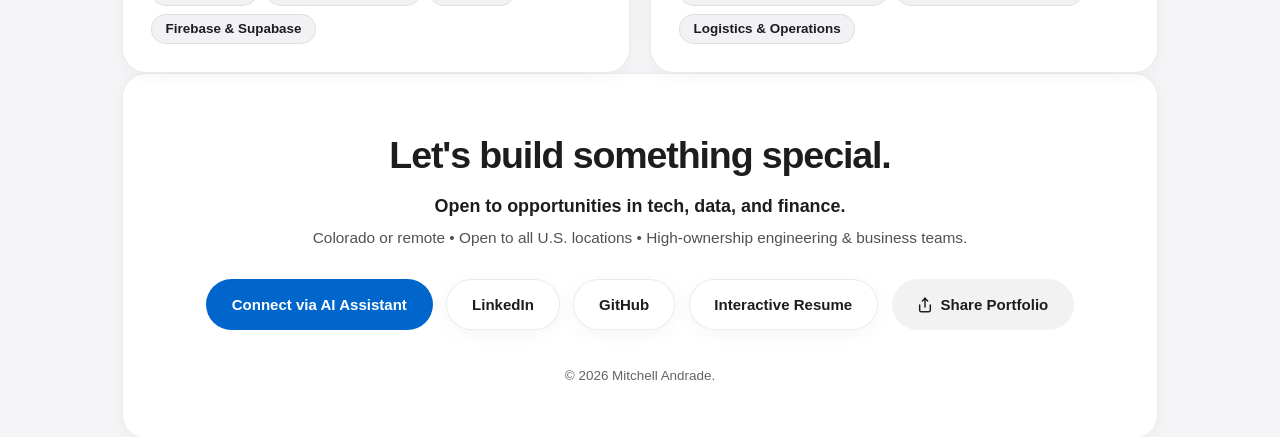
==== commit 4d7812c5: "Update Match Play project with live Render link, 7 build phases, and 12 new engineering artifacts" ====
--- a/index.html
+++ b/index.html
@@ -151,7 +151,7 @@
                             <span class="pulse-dot pulse-live" aria-hidden="true"></span>
                             Match Play
                         </span>
-                        <span class="status-row-state state-live">Deployed, scale-up planned</span>
+                        <span class="status-row-state state-live">Live on Render &bull; Neon DB</span>
                     </a>
                     <a href="#project-realestate" class="status-row" data-jump-project="project-realestate">
                         <span class="status-row-name">
@@ -776,47 +776,49 @@
                 <div class="card-header">
                     <h3>Match Play <span style="font-size: 0.85rem; font-weight: 500; color: var(--text-secondary);">| CU Boulder CSPB 3308</span></h3>
                     <div class="badge-group">
-                        <span class="status-pill status-live"><span class="status-dot" aria-hidden="true"></span> Live MVP</span>
+                        <span class="status-pill status-live"><span class="status-dot" aria-hidden="true"></span> Live on Render</span>
                         <span class="badge">Full-Stack Web App</span>
                     </div>
                 </div>
 
                 <div class="tech-stack-pills">
                     <span class="tech-chip">Python / Flask</span>
-                    <span class="tech-chip">React</span>
                     <span class="tech-chip">PostgreSQL (Neon)</span>
-                    <span class="tech-chip">NumPy</span>
-                    <span class="tech-chip">Leaflet Maps</span>
+                    <span class="tech-chip">NumPy Engine</span>
+                    <span class="tech-chip">Leaflet &amp; Esri GIS</span>
                     <span class="tech-chip">Tailwind CSS</span>
+                    <span class="tech-chip">Pytest (36 Tests)</span>
                 </div>
 
                 <p class="project-desc">
-                    A real-time social golf matchmaking and round scheduling application utilizing a custom NumPy compatibility engine to pair golfers by handicap, pace of play, and course vibe.
+                    A live full-stack social golf matchmaking and round scheduling platform powered by a customizable 3-slider NumPy compatibility engine (Skill, Style, Schedule), an interactive multi-layer Esri &amp; Leaflet course radar map, and real-time group round management.
                 </p>
 
                 <div class="pbr-grid">
                     <div class="pbr-box">
                         <span class="pbr-label">Problem</span>
-                        <p>Coordinating compatible golf rounds across skill levels, pace preferences, and local courses relies on scattered group texts and guesswork.</p>
+                        <p>Coordinating compatible golf rounds across skill levels, pace preferences, and local Front Range courses relies on scattered group texts and guesswork.</p>
                     </div>
                     <div class="pbr-box">
                         <span class="pbr-label">Built</span>
-                        <p>A full-stack Flask, React, and PostgreSQL web application featuring a custom NumPy weighted scoring engine and interactive Leaflet course mapping.</p>
+                        <p>A full-stack Python/Flask and hardened 7-table Neon PostgreSQL web application (B-Tree indexes, PL/pgSQL triggers, Werkzeug password hashing, parameterized Psycopg v3 queries) backed by 1,100+ lines of formal engineering specs, customizable NumPy scoring, and interactive Esri &amp; Leaflet course radar mapping.</p>
                     </div>
                     <div class="pbr-box">
                         <span class="pbr-label">Result</span>
-                        <p>Deployed live MVP on Render + Neon PostgreSQL alongside an enterprise AWS VPC, CloudFront, ECS Fargate, and Aurora read-replica scale-up blueprint.</p>
+                        <p>Deployed live on Render + Neon PostgreSQL verified by a 36-test automated Pytest unit/system suite (100% passing) alongside full SQL/page specifications and an enterprise AWS VPC, CloudFront, ECS Fargate, and Aurora read-replica scale-up blueprint.</p>
                     </div>
                 </div>
 
                 <div class="project-actions-row">
                     <button type="button" class="drawer-toggle-btn" aria-expanded="false" aria-controls="drawer-matchplay">
-                        <span>Inspect 4 Build Phases &amp; 9 Artifacts</span>
+                        <span>Inspect 7 Build Phases &amp; 21 Artifacts</span>
                         <svg class="drawer-chevron" width="16" height="16" viewBox="0 0 24 24" fill="none" stroke="currentColor" stroke-width="2" aria-hidden="true">
                             <polyline points="6 9 12 15 18 9"></polyline>
                         </svg>
                     </button>
                     <div class="project-quick-links">
+                        <a href="https://cspb3308-team-4.onrender.com/" target="_blank" rel="noopener noreferrer" class="btn btn-primary btn-sm">Launch Live App &nearr;</a>
+                        <a href="resume.html" class="btn btn-secondary btn-sm">View in Resume</a>
                         <a href="https://github.com/mitchandrade8" target="_blank" rel="noopener noreferrer" class="btn btn-ghost btn-sm">GitHub Profile</a>
                     </div>
                 </div>
@@ -919,8 +921,124 @@
                         <div class="phase active-phase">
                             <div class="phase-indicator"></div>
                             <div class="phase-details">
-                                <h4>Phase 3: Bootstrapped Production &amp; AWS Scale-Up Blueprint</h4>
-                                <p><strong>Bootstrapped MVP:</strong> Flask REST API + React hosted on Render, paired with Neon serverless PostgreSQL for rapid iteration.<br><strong>Enterprise Scale-Up Plan:</strong> Consolidated inside a single AWS VPC using CloudFront CDN, containerized Flask on AWS ECS Fargate, and Amazon Aurora PostgreSQL with read replicas.</p>
+                                <h4>Phase 3: Technical Documentation &amp; Engineering Specifications</h4>
+                                <p>Authored 1,100+ lines of developer specifications across <code>SCHEMA.md</code>, <code>SQL_TESTING.md</code>, <code>PAGE_TESTING.md</code>, <code>TESTING.md</code>, <code>Lab3-Sizing.md</code>, <code>WEEKLY_STATUS.md</code>, and architecture docs&mdash;defining strict table enums, route contracts, ASCII UI wireframes, Given/When/Then user stories, and risk mitigation plans.</p>
+                                <div class="hardware-showcase">
+                                    <button type="button" class="media-thumb" data-lightbox-group="matchplay" data-lightbox-src="assets/images/matchplay/matchplay-doc-schema-spec.png" data-lightbox-title="Match Play • Phase 3 (Documentation)" data-lightbox-caption="Database Schema Dictionary &amp; 414-Line SQL Verification Specs (SCHEMA.md &amp; SQL_TESTING.md)">
+                                        <span class="media-thumb-frame">
+                                            <img src="assets/images/matchplay/matchplay-doc-schema-spec.png" alt="Match Play Schema Dictionary and SQL Verification Specs" loading="lazy">
+                                            <span class="zoom-badge">Zoom</span>
+                                        </span>
+                                        <span class="media-thumb-caption">Schema &amp; SQL Specs</span>
+                                    </button>
+                                    <button type="button" class="media-thumb" data-lightbox-group="matchplay" data-lightbox-src="assets/images/matchplay/matchplay-doc-page-contracts.png" data-lightbox-title="Match Play • Phase 3 (Documentation)" data-lightbox-caption="Route Contracts, Wireframe Specs &amp; Page-to-DB Dependency Matrix (PAGE_TESTING.md &amp; page_design.md)">
+                                        <span class="media-thumb-frame">
+                                            <img src="assets/images/matchplay/matchplay-doc-page-contracts.png" alt="Match Play Route Contracts and UI Wireframe Specs" loading="lazy">
+                                            <span class="zoom-badge">Zoom</span>
+                                        </span>
+                                        <span class="media-thumb-caption">Route &amp; Wireframe Specs</span>
+                                    </button>
+                                    <button type="button" class="media-thumb" data-lightbox-group="matchplay" data-lightbox-src="assets/images/matchplay/matchplay-doc-agile-stories.png" data-lightbox-title="Match Play • Phase 3 (Documentation)" data-lightbox-caption="Formal Given/When/Then User Stories, Effort Sizing &amp; Risk Governance (Lab3-Sizing.md &amp; WEEKLY_STATUS.md)">
+                                        <span class="media-thumb-frame">
+                                            <img src="assets/images/matchplay/matchplay-doc-agile-stories.png" alt="Match Play User Stories Effort Sizing and Risk Matrix" loading="lazy">
+                                            <span class="zoom-badge">Zoom</span>
+                                        </span>
+                                        <span class="media-thumb-caption">User Stories &amp; Risk Log</span>
+                                    </button>
+                                </div>
+                            </div>
+                        </div>
+
+                        <div class="phase active-phase">
+                            <div class="phase-indicator"></div>
+                            <div class="phase-details">
+                                <h4>Phase 4: Neon PostgreSQL Backend Architecture &amp; Security Hardening</h4>
+                                <p>Engineered a 7-table relational schema (<code>database/schema.sql</code> + idempotent <code>ensure_schema()</code>) with <code>CHECK</code> constraints, <code>UNIQUE</code> slot guards, cascading FKs, 4 B-Tree indexes, and PL/pgSQL audit triggers. Hardened the Flask REST engine (<code>server/app.py</code> &amp; <code>server/db.py</code>) with Werkzeug salted password hashing, 100% parameterized Psycopg v3 <code>dict_row</code> queries, atomic <code>ON CONFLICT</code> upserts, secret isolation via <code>.env</code>/Render, and session-gated 401/403 route protection.</p>
+                                <div class="hardware-showcase">
+                                    <button type="button" class="media-thumb" data-lightbox-group="matchplay" data-lightbox-src="assets/images/matchplay/matchplay-pg-schema-erd.png" data-lightbox-title="Match Play • Phase 4 (PostgreSQL)" data-lightbox-caption="7-Table Neon PostgreSQL Schema, B-Tree Performance Indexes &amp; PL/pgSQL Triggers (schema.sql)">
+                                        <span class="media-thumb-frame">
+                                            <img src="assets/images/matchplay/matchplay-pg-schema-erd.png" alt="Neon PostgreSQL 7-Table Relational Schema and B-Tree Indexes" loading="lazy">
+                                            <span class="zoom-badge">Zoom</span>
+                                        </span>
+                                        <span class="media-thumb-caption">7-Table PostgreSQL DDL</span>
+                                    </button>
+                                    <button type="button" class="media-thumb" data-lightbox-group="matchplay" data-lightbox-src="assets/images/matchplay/matchplay-security-hardening.png" data-lightbox-title="Match Play • Phase 4 (Security)" data-lightbox-caption="Security Architecture: Werkzeug Password Hashing, Parameterized SQLi Defense &amp; Secret Isolation">
+                                        <span class="media-thumb-frame">
+                                            <img src="assets/images/matchplay/matchplay-security-hardening.png" alt="Flask and Neon PostgreSQL Security Hardening" loading="lazy">
+                                            <span class="zoom-badge">Zoom</span>
+                                        </span>
+                                        <span class="media-thumb-caption">Security &amp; SQLi Defense</span>
+                                    </button>
+                                    <button type="button" class="media-thumb" data-lightbox-group="matchplay" data-lightbox-src="assets/images/matchplay/matchplay-backend-transactions.png" data-lightbox-title="Match Play • Phase 4 (Backend Engine)" data-lightbox-caption="Transactional Flask REST Engine: Atomic Profile Upserts, Capacity Locking &amp; Group Cancellation Logic">
+                                        <span class="media-thumb-frame">
+                                            <img src="assets/images/matchplay/matchplay-backend-transactions.png" alt="Atomic Upserts Slot Capacity Locking and Group Cancellation Logic" loading="lazy">
+                                            <span class="zoom-badge">Zoom</span>
+                                        </span>
+                                        <span class="media-thumb-caption">Transactions &amp; State Machine</span>
+                                    </button>
+                                </div>
+                            </div>
+                        </div>
+
+                        <div class="phase active-phase">
+                            <div class="phase-indicator"></div>
+                            <div class="phase-details">
+                                <h4>Phase 5: Automated Pytest Verification &amp; Coverage Suite (36 Tests)</h4>
+                                <p>Validated core math, cloud DB connectivity, API auth boundaries, schedule syncing, and round invite/cancellation flows across 5 automated Pytest suites (<strong>36/36 passed in 0.81s</strong>) paired with <code>pytest-cov</code> reporting (<code>tests/pytest-cov-report.md</code>).</p>
+                                <div class="hardware-showcase">
+                                    <button type="button" class="media-thumb" data-lightbox-group="matchplay" data-lightbox-src="assets/images/matchplay/matchplay-pytest-suite.png" data-lightbox-title="Match Play • Phase 5 (Testing)" data-lightbox-caption="Full 36-Test Pytest Execution Suite Across 5 Modules (36 Passed in 0.81s)">
+                                        <span class="media-thumb-frame">
+                                            <img src="assets/images/matchplay/matchplay-pytest-suite.png" alt="36 Passed Pytest Execution Suite Across 5 Modules" loading="lazy">
+                                            <span class="zoom-badge">Zoom</span>
+                                        </span>
+                                        <span class="media-thumb-caption">36/36 Pytest Suite</span>
+                                    </button>
+                                    <button type="button" class="media-thumb" data-lightbox-group="matchplay" data-lightbox-src="assets/images/matchplay/matchplay-pytest-algorithm.png" data-lightbox-title="Match Play • Phase 5 (Unit Tests)" data-lightbox-caption="NumPy Compatibility Engine Unit Tests: Handicap, Jaccard Similarity &amp; Weighting (test_algorithm.py • 18 Tests)">
+                                        <span class="media-thumb-frame">
+                                            <img src="assets/images/matchplay/matchplay-pytest-algorithm.png" alt="NumPy Matchmaking Algorithm Unit Tests" loading="lazy">
+                                            <span class="zoom-badge">Zoom</span>
+                                        </span>
+                                        <span class="media-thumb-caption">Algorithm Unit Tests (18)</span>
+                                    </button>
+                                    <button type="button" class="media-thumb" data-lightbox-group="matchplay" data-lightbox-src="assets/images/matchplay/matchplay-pytest-integration.png" data-lightbox-title="Match Play • Phase 5 (Integration)" data-lightbox-caption="System &amp; Integration Tests: Neon Cloud DB, Auth Guards, Availability &amp; Invites (18 Tests)">
+                                        <span class="media-thumb-frame">
+                                            <img src="assets/images/matchplay/matchplay-pytest-integration.png" alt="Neon DB and Flask API Integration Tests" loading="lazy">
+                                            <span class="zoom-badge">Zoom</span>
+                                        </span>
+                                        <span class="media-thumb-caption">Cloud DB &amp; API Tests (18)</span>
+                                    </button>
+                                </div>
+                            </div>
+                        </div>
+
+                        <div class="phase active-phase">
+                            <div class="phase-indicator"></div>
+                            <div class="phase-details">
+                                <h4>Phase 6: Live Render Production Build &amp; AWS Scale-Up Blueprint</h4>
+                                <p><strong>Live Production MVP (<a href="https://cspb3308-team-4.onrender.com/" target="_blank" rel="noopener noreferrer" style="color: var(--accent-primary); text-decoration: underline;">cspb3308-team-4.onrender.com</a>):</strong> Gunicorn + Flask REST API on Render paired with Neon serverless PostgreSQL, customizable 3-slider matchmaking priority weights, multi-layer Esri &amp; Leaflet course radar with pulsing markers, and group-aware round cancellation alerts.<br><strong>Enterprise Scale-Up Plan:</strong> Consolidated inside a single AWS VPC using CloudFront CDN, containerized Flask on AWS ECS Fargate, and Amazon Aurora PostgreSQL with read replicas.</p>
+                                <div class="hardware-showcase">
+                                    <button type="button" class="media-thumb" data-lightbox-group="matchplay" data-lightbox-src="assets/images/matchplay/matchplay-live-dashboard.png" data-lightbox-title="Match Play • Phase 6 (Live)" data-lightbox-caption="Live Clubhouse Dashboard, Active Rounds &amp; Group-Aware Spot Reopened Notification">
+                                        <span class="media-thumb-frame">
+                                            <img src="assets/images/matchplay/matchplay-live-dashboard.png" alt="Live Match Play Clubhouse Dashboard" loading="lazy">
+                                            <span class="zoom-badge">Zoom</span>
+                                        </span>
+                                        <span class="media-thumb-caption">Live Clubhouse Dashboard</span>
+                                    </button>
+                                    <button type="button" class="media-thumb" data-lightbox-group="matchplay" data-lightbox-src="assets/images/matchplay/matchplay-live-radar-map.png" data-lightbox-title="Match Play • Phase 6 (Live)" data-lightbox-caption="Interactive Esri Dark Radar Course Directory with Pulsing Match Markers &amp; Quick-Invite Popups">
+                                        <span class="media-thumb-frame">
+                                            <img src="assets/images/matchplay/matchplay-live-radar-map.png" alt="Interactive Esri Dark Radar Course Map" loading="lazy">
+                                            <span class="zoom-badge">Zoom</span>
+                                        </span>
+                                        <span class="media-thumb-caption">Interactive Course Radar Map</span>
+                                    </button>
+                                    <button type="button" class="media-thumb" data-lightbox-group="matchplay" data-lightbox-src="assets/images/matchplay/matchplay-live-satellite-map.png" data-lightbox-title="Match Play • Phase 6 (Live)" data-lightbox-caption="Multi-Layer Esri Satellite Fairways View with Front Range Course Ratings &amp; Par">
+                                        <span class="media-thumb-frame">
+                                            <img src="assets/images/matchplay/matchplay-live-satellite-map.png" alt="Esri Satellite Fairways Map Layer" loading="lazy">
+                                            <span class="zoom-badge">Zoom</span>
+                                        </span>
+                                        <span class="media-thumb-caption">Satellite Fairways GIS Layer</span>
+                                    </button>
+                                </div>
                             </div>
                         </div>
                     </div>
